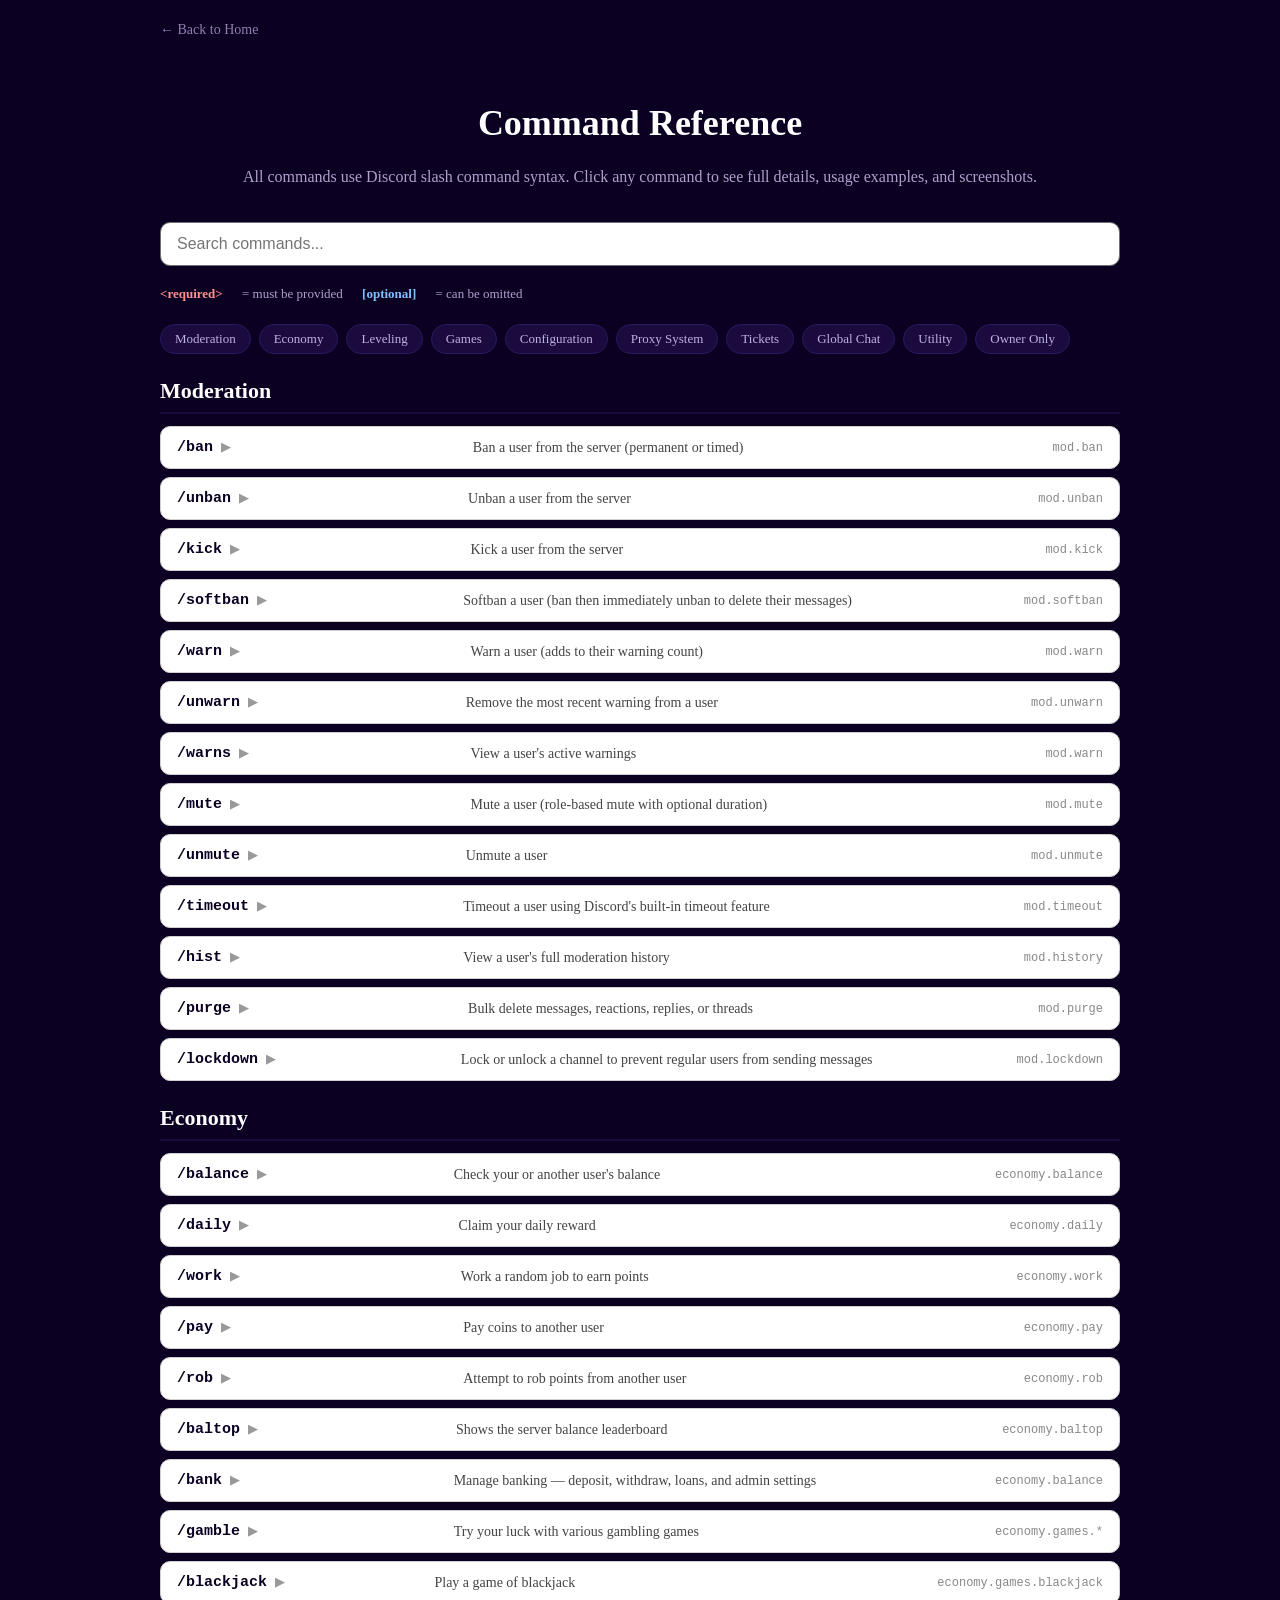
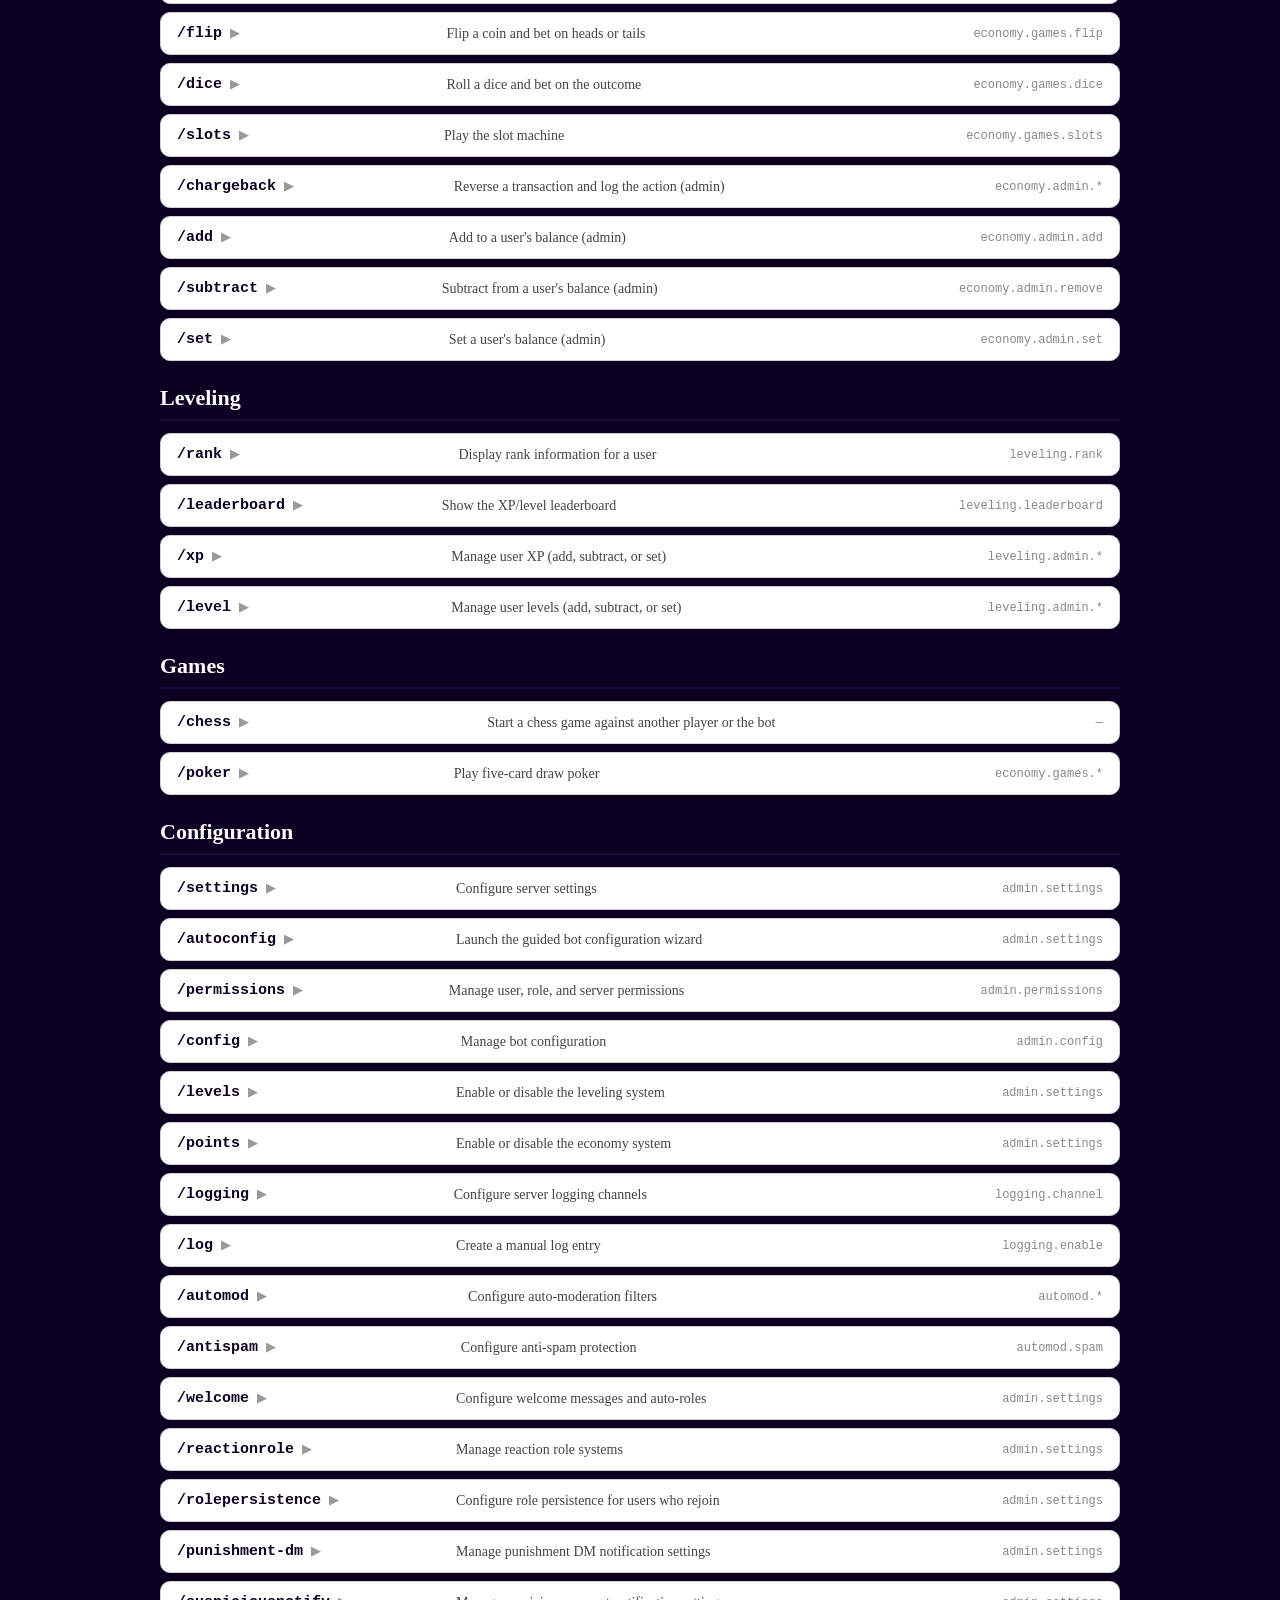
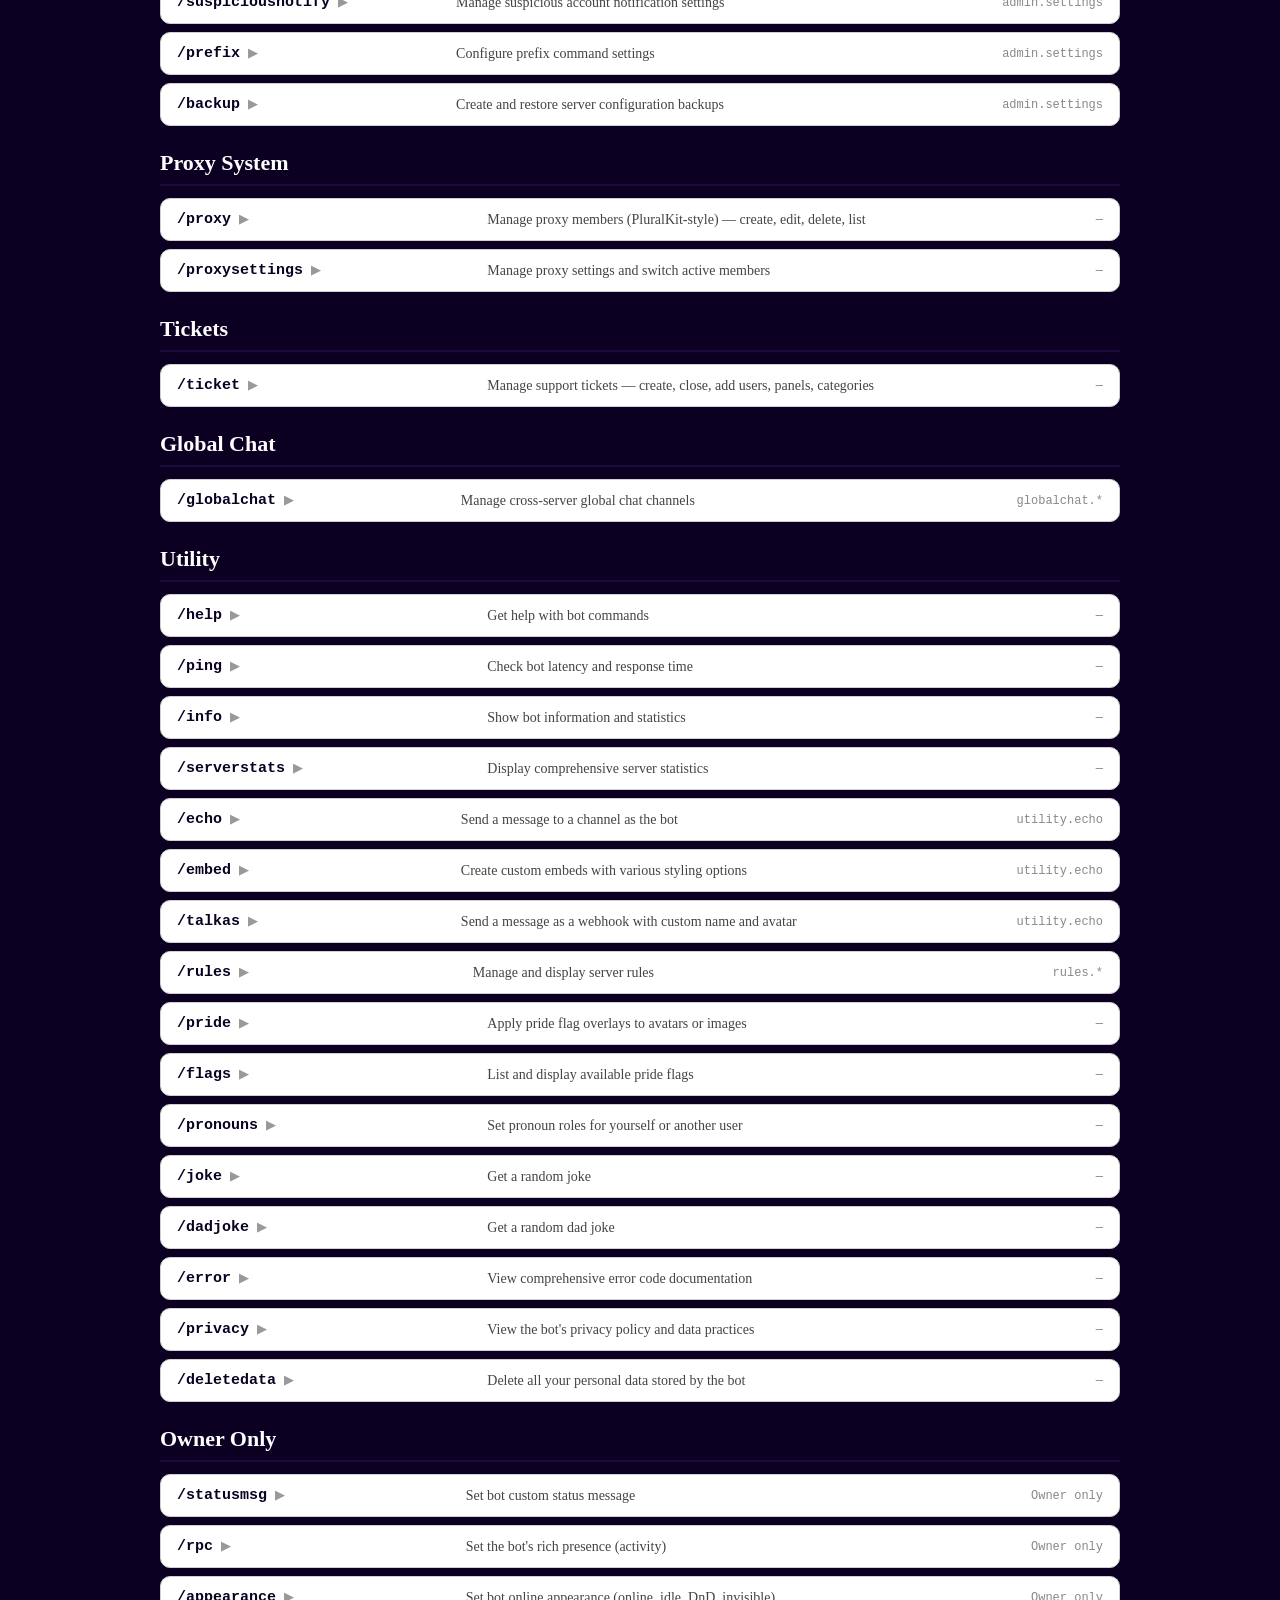
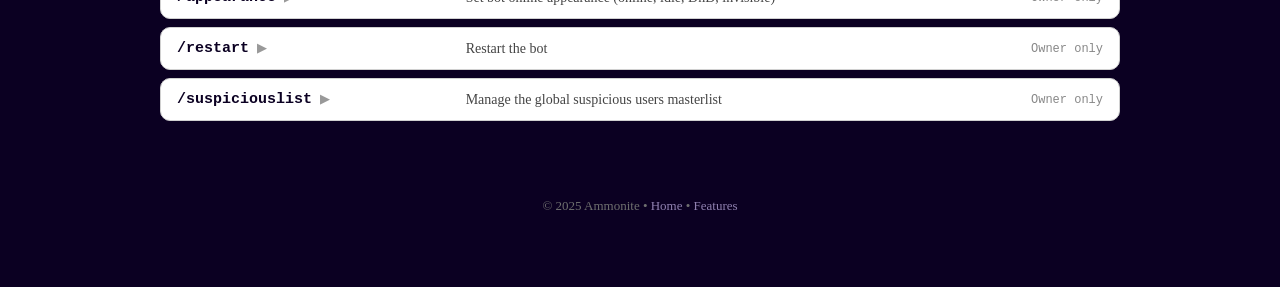
==== site/commands.html @ 2026deb2 "updated site" ====
<!DOCTYPE html>
<html lang="en">
<head>
    <meta charset="UTF-8">
    <meta name="viewport" content="width=device-width, initial-scale=1.0">
    <title>Commands — Ammonite</title>
    <link rel="stylesheet" href="common.css">
    <style>
        .page-header {
            text-align: center;
            padding: 40px 20px 20px;
            animation: fadeIn 0.4s ease;
        }
        .page-header h1 { color: #ffffff; font-size: 36px; }
        .page-header p { color: #b0a0cc; font-size: 16px; }
        .back { padding: 0 20px; max-width: 960px; margin: 0 auto; }
        .back a { display: inline; color: #9080b0; font-size: 14px; }

        .category-section {
            max-width: 960px;
            margin: 24px auto;
            padding: 0 20px;
            animation: fadeIn 0.4s ease;
        }
        .category-title {
            color: #ffffff;
            font-size: 22px;
            text-align: left;
            margin-bottom: 12px;
            padding-bottom: 8px;
            border-bottom: 2px solid #1a0a3e;
        }

        /* Command row */
        .cmd-row {
            background: #ffffff;
            border: 1px solid #d0d0d0;
            border-radius: 10px;
            margin-bottom: 8px;
            overflow: hidden;
            transition: box-shadow 0.2s ease;
        }
        .cmd-row:hover {
            box-shadow: 0 2px 12px rgba(11, 0, 34, 0.1);
        }
        .cmd-summary {
            display: grid;
            grid-template-columns: minmax(200px, 1fr) 2fr auto;
            align-items: center;
            padding: 12px 16px;
            cursor: pointer;
            gap: 12px;
            user-select: none;
        }
        .cmd-summary:hover {
            background: #f8f6fc;
        }
        .cmd-name {
            font-family: 'Consolas', 'Courier New', monospace;
            font-weight: bold;
            color: #0b0022;
            font-size: 15px;
        }
        .cmd-desc {
            color: #444;
            font-size: 14px;
        }
        .cmd-perm {
            font-size: 12px;
            color: #888;
            font-family: monospace;
            text-align: right;
            white-space: nowrap;
        }
        .cmd-expand-icon {
            display: inline-block;
            transition: transform 0.2s ease;
            color: #999;
            font-size: 12px;
            margin-left: 8px;
        }
        .cmd-row.open .cmd-expand-icon {
            transform: rotate(90deg);
        }

        /* Expandable detail panel */
        .cmd-detail {
            display: none;
            padding: 0 20px 20px 20px;
            border-top: 1px solid #e8e4f0;
            background: #faf8ff;
            animation: fadeIn 0.2s ease;
        }
        .cmd-row.open .cmd-detail {
            display: block;
        }
        .cmd-detail h4 {
            font-size: 14px;
            color: #0b0022;
            margin: 16px 0 6px;
            text-transform: uppercase;
            letter-spacing: 0.5px;
        }
        .cmd-detail p, .cmd-detail li {
            font-size: 14px;
            color: #333;
            line-height: 1.6;
        }
        .cmd-detail ul {
            margin: 4px 0;
            padding-left: 20px;
        }
        .cmd-detail code {
            background: #eee8f5;
            padding: 2px 7px;
            border-radius: 4px;
            font-size: 13px;
            font-family: 'Consolas', 'Courier New', monospace;
        }
        .syntax-block {
            background: #0b0022;
            color: #c0b0e0;
            padding: 12px 16px;
            border-radius: 8px;
            font-family: 'Consolas', 'Courier New', monospace;
            font-size: 14px;
            margin: 8px 0;
            overflow-x: auto;
        }
        .syntax-block .required { color: #ff9090; }
        .syntax-block .optional { color: #80c0ff; }
        .example-block {
            background: #f0ecfa;
            border-left: 4px solid #0b0022;
            padding: 10px 14px;
            border-radius: 0 8px 8px 0;
            margin: 6px 0;
            font-size: 14px;
        }
        .example-block code {
            background: transparent;
            padding: 0;
            color: #0b0022;
            font-weight: bold;
        }
        .param-table {
            width: 100%;
            border-collapse: collapse;
            margin: 8px 0;
        }
        .param-table th {
            background: #0b0022;
            color: #fff;
            text-align: left;
            padding: 8px 12px;
            font-size: 13px;
        }
        .param-table td {
            padding: 7px 12px;
            border-bottom: 1px solid #e8e4f0;
            font-size: 13px;
            vertical-align: top;
        }
        .param-table tr:last-child td { border-bottom: none; }
        .param-required {
            color: #cc0000;
            font-weight: bold;
            font-size: 11px;
        }
        .param-optional {
            color: #4488cc;
            font-size: 11px;
        }
        .cmd-screenshot {
            margin: 12px 0;
            border-radius: 8px;
            border: 1px solid #d0d0d0;
            max-width: 100%;
            box-shadow: 0 2px 8px rgba(0,0,0,0.1);
        }
        .screenshot-caption {
            font-size: 12px;
            color: #888;
            margin-top: 4px;
            font-style: italic;
        }
        .note-box {
            background: #fff8e8;
            border-left: 4px solid #e8a820;
            padding: 10px 14px;
            border-radius: 0 8px 8px 0;
            margin: 8px 0;
            font-size: 13px;
            color: #6a5000;
        }

        /* Search */
        .search-box {
            max-width: 960px;
            margin: 0 auto 20px;
            padding: 0 20px;
        }
        .search-box input {
            width: 100%;
            padding: 12px 16px;
            font-size: 16px;
            border: 1px solid #6f6f6f;
            border-radius: 10px;
            font-family: Calibri, sans-serif;
            box-sizing: border-box;
        }
        .search-box input:focus {
            outline: none;
            border-color: #0b0022;
            box-shadow: 0 0 0 3px rgba(11, 0, 34, 0.1);
        }

        /* Legend */
        .legend {
            max-width: 960px;
            margin: 0 auto 12px;
            padding: 0 20px;
            font-size: 13px;
            color: #b0a0cc;
        }
        .legend span { margin-right: 16px; }
        .legend .req-dot { color: #ff9090; font-weight: bold; }
        .legend .opt-dot { color: #80c0ff; font-weight: bold; }

        /* Category jump nav */
        .cat-nav {
            max-width: 960px;
            margin: 0 auto 20px;
            padding: 0 20px;
            display: flex;
            flex-wrap: wrap;
            gap: 8px;
        }
        .cat-nav a {
            display: inline-block;
            background: #1a0a3e;
            color: #c0b0e0;
            padding: 6px 14px;
            border-radius: 20px;
            font-size: 13px;
            border: 1px solid #2a1a5e;
            transition: all 0.2s ease;
        }
        .cat-nav a:hover {
            background: #0b0022;
            color: #fff;
            transform: translateY(-1px);
        }

        .no-results {
            text-align: center;
            color: #888;
            padding: 40px 20px;
            display: none;
            font-size: 16px;
        }

        .footer {
            text-align: center;
            padding: 40px 20px;
            color: #6f6f6f;
            font-size: 13px;
        }
        .footer a { display: inline; color: #9080b0; font-size: 13px; }

        @media (max-width: 700px) {
            .cmd-summary {
                grid-template-columns: 1fr;
                gap: 4px;
            }
            .cmd-perm { text-align: left; }
        }
    </style>
</head>
<body>

    <div class="back">
        <a href="index.html">&larr; Back to Home</a>
    </div>

    <div class="page-header">
        <h1>Command Reference</h1>
        <p>All commands use Discord slash command syntax. Click any command to see full details, usage examples, and screenshots.</p>
    </div>

    <div class="search-box">
        <input type="text" id="cmdSearch" placeholder="Search commands..." oninput="filterCommands()">
    </div>

    <div class="legend">
        <span><span class="req-dot">&lt;required&gt;</span> = must be provided</span>
        <span><span class="opt-dot">[optional]</span> = can be omitted</span>
    </div>

    <div class="cat-nav">
        <a href="#cat-moderation">Moderation</a>
        <a href="#cat-economy">Economy</a>
        <a href="#cat-leveling">Leveling</a>
        <a href="#cat-games">Games</a>
        <a href="#cat-configuration">Configuration</a>
        <a href="#cat-proxy">Proxy System</a>
        <a href="#cat-tickets">Tickets</a>
        <a href="#cat-globalchat">Global Chat</a>
        <a href="#cat-utility">Utility</a>
        <a href="#cat-owner">Owner Only</a>
    </div>

    <div id="no-results" class="no-results">No commands found matching your search.</div>

    <!-- ============================================================ -->
    <!-- MODERATION -->
    <!-- ============================================================ -->
    <div class="category-section" id="cat-moderation" data-category="moderation">
        <h2 class="category-title">Moderation</h2>

        <!-- /ban -->
        <div class="cmd-row" data-cmd="ban">
            <div class="cmd-summary" onclick="toggleCmd(this)">
                <span class="cmd-name">/ban<span class="cmd-expand-icon">&#9654;</span></span>
                <span class="cmd-desc">Ban a user from the server (permanent or timed)</span>
                <span class="cmd-perm">mod.ban</span>
            </div>
            <div class="cmd-detail">
                <h4>Syntax</h4>
                <div class="syntax-block">/ban <span class="required">&lt;user&gt;</span> <span class="optional">[duration]</span> <span class="optional">[reason]</span></div>
                <h4>Parameters</h4>
                <table class="param-table">
                    <tr><th>Name</th><th>Type</th><th>Required</th><th>Description</th></tr>
                    <tr><td><code>user</code></td><td>User</td><td><span class="param-required">Yes</span></td><td>The user to ban</td></tr>
                    <tr><td><code>duration</code></td><td>String</td><td><span class="param-optional">No</span></td><td>Duration of the ban. Omit for permanent. Formats: <code>1d</code>, <code>2h</code>, <code>30m</code>, <code>1w</code>, <code>12h30m</code></td></tr>
                    <tr><td><code>reason</code></td><td>String</td><td><span class="param-optional">No</span></td><td>Reason for the ban (logged in mod history). Defaults to "No reason provided"</td></tr>
                </table>
                <h4>Examples</h4>
                <div class="example-block"><code>/ban @John 7d Repeated rule violations</code> — Bans John for 7 days</div>
                <div class="example-block"><code>/ban @Spammer</code> — Permanently bans a user with no reason</div>
                <div class="example-block"><code>/ban @User 2h30m Cooling off</code> — Bans for 2 hours and 30 minutes</div>
                <h4>Details</h4>
                <ul>
                    <li>Deletes the user's messages from the last 7 days when banning.</li>
                    <li>If a duration is specified, the bot will automatically unban the user after the time expires.</li>
                    <li>A DM notification is sent to the user (if <code>/punishment-dm</code> is enabled), including the reason, duration, and an appeal button.</li>
                    <li>The action is logged to the mod history, accessible via <code>/hist</code>.</li>
                    <li>Role hierarchy is enforced — you can only ban users with roles below yours.</li>
                </ul>
                <h4>Screenshot</h4>
                <img src="assets/ban-example.png" alt="Ban command example" class="cmd-screenshot">
                <p class="screenshot-caption">Example of the /ban command in action</p>
            </div>
        </div>

        <!-- /unban -->
        <div class="cmd-row" data-cmd="unban">
            <div class="cmd-summary" onclick="toggleCmd(this)">
                <span class="cmd-name">/unban<span class="cmd-expand-icon">&#9654;</span></span>
                <span class="cmd-desc">Unban a user from the server</span>
                <span class="cmd-perm">mod.unban</span>
            </div>
            <div class="cmd-detail">
                <h4>Syntax</h4>
                <div class="syntax-block">/unban <span class="required">&lt;user&gt;</span> <span class="optional">[reason]</span></div>
                <h4>Parameters</h4>
                <table class="param-table">
                    <tr><th>Name</th><th>Type</th><th>Required</th><th>Description</th></tr>
                    <tr><td><code>user</code></td><td>User</td><td><span class="param-required">Yes</span></td><td>The user to unban</td></tr>
                    <tr><td><code>reason</code></td><td>String</td><td><span class="param-optional">No</span></td><td>Reason for unbanning</td></tr>
                </table>
                <h4>Examples</h4>
                <div class="example-block"><code>/unban @John Appeal approved</code></div>
                <h4>Details</h4>
                <ul>
                    <li>Removes the user from the server's ban list, allowing them to rejoin.</li>
                    <li>The action is logged in moderation history.</li>
                </ul>
                <h4>Screenshot</h4>
                <img src="assets/unban-example.png" alt="Unban command example" class="cmd-screenshot">
                <p class="screenshot-caption">Example of the /unban command</p>
            </div>
        </div>

        <!-- /kick -->
        <div class="cmd-row" data-cmd="kick">
            <div class="cmd-summary" onclick="toggleCmd(this)">
                <span class="cmd-name">/kick<span class="cmd-expand-icon">&#9654;</span></span>
                <span class="cmd-desc">Kick a user from the server</span>
                <span class="cmd-perm">mod.kick</span>
            </div>
            <div class="cmd-detail">
                <h4>Syntax</h4>
                <div class="syntax-block">/kick <span class="required">&lt;user&gt;</span> <span class="optional">[reason]</span></div>
                <h4>Parameters</h4>
                <table class="param-table">
                    <tr><th>Name</th><th>Type</th><th>Required</th><th>Description</th></tr>
                    <tr><td><code>user</code></td><td>User</td><td><span class="param-required">Yes</span></td><td>The user to kick</td></tr>
                    <tr><td><code>reason</code></td><td>String</td><td><span class="param-optional">No</span></td><td>Reason for the kick. Defaults to "No reason provided"</td></tr>
                </table>
                <h4>Examples</h4>
                <div class="example-block"><code>/kick @John Breaking server rules</code></div>
                <h4>Details</h4>
                <ul>
                    <li>The user is removed from the server but can rejoin with a new invite link.</li>
                    <li>A DM notification is sent to the user if punishment DMs are enabled.</li>
                    <li>Role hierarchy is enforced.</li>
                    <li>Logged in moderation history and AutoLog channel.</li>
                </ul>
                <h4>Screenshot</h4>
                <img src="assets/kick-example.png" alt="Kick command example" class="cmd-screenshot">
                <p class="screenshot-caption">Example of the /kick command</p>
            </div>
        </div>

        <!-- /softban -->
        <div class="cmd-row" data-cmd="softban">
            <div class="cmd-summary" onclick="toggleCmd(this)">
                <span class="cmd-name">/softban<span class="cmd-expand-icon">&#9654;</span></span>
                <span class="cmd-desc">Softban a user (ban then immediately unban to delete their messages)</span>
                <span class="cmd-perm">mod.softban</span>
            </div>
            <div class="cmd-detail">
                <h4>Syntax</h4>
                <div class="syntax-block">/softban <span class="required">&lt;user&gt;</span> <span class="optional">[reason]</span></div>
                <h4>Parameters</h4>
                <table class="param-table">
                    <tr><th>Name</th><th>Type</th><th>Required</th><th>Description</th></tr>
                    <tr><td><code>user</code></td><td>User</td><td><span class="param-required">Yes</span></td><td>The user to softban</td></tr>
                    <tr><td><code>reason</code></td><td>String</td><td><span class="param-optional">No</span></td><td>Reason for the softban</td></tr>
                </table>
                <h4>Examples</h4>
                <div class="example-block"><code>/softban @Spammer Cleaning up spam messages</code></div>
                <h4>Details</h4>
                <ul>
                    <li>Bans the user (deleting their last 7 days of messages) and immediately unbans them.</li>
                    <li>Effectively a "kick + message purge" — the user is removed and can rejoin, but their messages are cleaned up.</li>
                    <li>Useful for dealing with spam raids or nuking a user's message history.</li>
                </ul>
                <h4>Screenshot</h4>
                <img src="assets/softban-example.png" alt="Softban command example" class="cmd-screenshot">
                <p class="screenshot-caption">Example of the /softban command</p>
            </div>
        </div>

        <!-- /warn -->
        <div class="cmd-row" data-cmd="warn">
            <div class="cmd-summary" onclick="toggleCmd(this)">
                <span class="cmd-name">/warn<span class="cmd-expand-icon">&#9654;</span></span>
                <span class="cmd-desc">Warn a user (adds to their warning count)</span>
                <span class="cmd-perm">mod.warn</span>
            </div>
            <div class="cmd-detail">
                <h4>Syntax</h4>
                <div class="syntax-block">/warn <span class="required">&lt;user&gt;</span> <span class="optional">[reason]</span></div>
                <h4>Parameters</h4>
                <table class="param-table">
                    <tr><th>Name</th><th>Type</th><th>Required</th><th>Description</th></tr>
                    <tr><td><code>user</code></td><td>User</td><td><span class="param-required">Yes</span></td><td>The user to warn</td></tr>
                    <tr><td><code>reason</code></td><td>String</td><td><span class="param-optional">No</span></td><td>Reason for the warning. Defaults to "No reason provided"</td></tr>
                </table>
                <h4>Examples</h4>
                <div class="example-block"><code>/warn @John Please follow the rules</code></div>
                <div class="example-block"><code>/warn @User Spamming in chat</code></div>
                <h4>Details</h4>
                <ul>
                    <li>Adds a warning to the user's record. The total warning count is displayed in the response.</li>
                    <li>Warnings are stored per-server and can be viewed with <code>/warns</code>.</li>
                    <li>A DM notification is sent to the warned user if punishment DMs are enabled.</li>
                    <li>Cannot warn bots. Role hierarchy is enforced.</li>
                </ul>
                <h4>Screenshot</h4>
                <img src="assets/warn-example.png" alt="Warn command example" class="cmd-screenshot">
                <p class="screenshot-caption">Example of the /warn command</p>
            </div>
        </div>

        <!-- /unwarn -->
        <div class="cmd-row" data-cmd="unwarn">
            <div class="cmd-summary" onclick="toggleCmd(this)">
                <span class="cmd-name">/unwarn<span class="cmd-expand-icon">&#9654;</span></span>
                <span class="cmd-desc">Remove the most recent warning from a user</span>
                <span class="cmd-perm">mod.unwarn</span>
            </div>
            <div class="cmd-detail">
                <h4>Syntax</h4>
                <div class="syntax-block">/unwarn <span class="required">&lt;user&gt;</span> <span class="optional">[reason]</span></div>
                <h4>Parameters</h4>
                <table class="param-table">
                    <tr><th>Name</th><th>Type</th><th>Required</th><th>Description</th></tr>
                    <tr><td><code>user</code></td><td>User</td><td><span class="param-required">Yes</span></td><td>The user to remove a warning from</td></tr>
                    <tr><td><code>reason</code></td><td>String</td><td><span class="param-optional">No</span></td><td>Reason for removing the warning</td></tr>
                </table>
                <h4>Examples</h4>
                <div class="example-block"><code>/unwarn @John Warning was unjustified</code></div>
                <h4>Details</h4>
                <ul>
                    <li>Removes the <strong>most recent</strong> warning from the user's record.</li>
                    <li>Shows the removed warning's original reason and remaining warning count.</li>
                    <li>Logged to moderation history and AutoLog channel.</li>
                </ul>
                <h4>Screenshot</h4>
                <img src="assets/unwarn-example.png" alt="Unwarn command example" class="cmd-screenshot">
                <p class="screenshot-caption">Example of the /unwarn command</p>
            </div>
        </div>

        <!-- /warns -->
        <div class="cmd-row" data-cmd="warns">
            <div class="cmd-summary" onclick="toggleCmd(this)">
                <span class="cmd-name">/warns<span class="cmd-expand-icon">&#9654;</span></span>
                <span class="cmd-desc">View a user's active warnings</span>
                <span class="cmd-perm">mod.warn</span>
            </div>
            <div class="cmd-detail">
                <h4>Syntax</h4>
                <div class="syntax-block">/warns <span class="optional">[user]</span></div>
                <h4>Parameters</h4>
                <table class="param-table">
                    <tr><th>Name</th><th>Type</th><th>Required</th><th>Description</th></tr>
                    <tr><td><code>user</code></td><td>User</td><td><span class="param-optional">No</span></td><td>User to check warnings for. Defaults to yourself</td></tr>
                </table>
                <h4>Examples</h4>
                <div class="example-block"><code>/warns @John</code> — View John's warnings</div>
                <div class="example-block"><code>/warns</code> — View your own warnings</div>
                <h4>Details</h4>
                <ul>
                    <li>Displays each warning with the reason, moderator who issued it, and timestamp.</li>
                    <li>Shows total warning count.</li>
                </ul>
                <h4>Screenshot</h4>
                <img src="assets/warns-example.png" alt="Warns command example" class="cmd-screenshot">
                <p class="screenshot-caption">Example of the /warns command output</p>
            </div>
        </div>

        <!-- /mute -->
        <div class="cmd-row" data-cmd="mute">
            <div class="cmd-summary" onclick="toggleCmd(this)">
                <span class="cmd-name">/mute<span class="cmd-expand-icon">&#9654;</span></span>
                <span class="cmd-desc">Mute a user (role-based mute with optional duration)</span>
                <span class="cmd-perm">mod.mute</span>
            </div>
            <div class="cmd-detail">
                <h4>Syntax</h4>
                <div class="syntax-block">/mute <span class="required">&lt;user&gt;</span> <span class="optional">[duration]</span> <span class="optional">[reason]</span></div>
                <h4>Parameters</h4>
                <table class="param-table">
                    <tr><th>Name</th><th>Type</th><th>Required</th><th>Description</th></tr>
                    <tr><td><code>user</code></td><td>User</td><td><span class="param-required">Yes</span></td><td>The user to mute</td></tr>
                    <tr><td><code>duration</code></td><td>String</td><td><span class="param-optional">No</span></td><td>Duration of mute (e.g., <code>1h</code>, <code>30m</code>, <code>2d</code>). Omit for permanent</td></tr>
                    <tr><td><code>reason</code></td><td>String</td><td><span class="param-optional">No</span></td><td>Reason for the mute</td></tr>
                </table>
                <h4>Examples</h4>
                <div class="example-block"><code>/mute @John 1h Inappropriate language</code></div>
                <div class="example-block"><code>/mute @User 30m</code> — 30 minute mute with no reason</div>
                <h4>Details</h4>
                <ul>
                    <li>Applies a mute role that removes speaking permissions.</li>
                    <li>Timed mutes are automatically reversed when the duration expires.</li>
                    <li>DM notification sent if punishment DMs are configured.</li>
                </ul>
            </div>
        </div>

        <!-- /unmute -->
        <div class="cmd-row" data-cmd="unmute">
            <div class="cmd-summary" onclick="toggleCmd(this)">
                <span class="cmd-name">/unmute<span class="cmd-expand-icon">&#9654;</span></span>
                <span class="cmd-desc">Unmute a user</span>
                <span class="cmd-perm">mod.unmute</span>
            </div>
            <div class="cmd-detail">
                <h4>Syntax</h4>
                <div class="syntax-block">/unmute <span class="required">&lt;user&gt;</span> <span class="optional">[reason]</span></div>
                <h4>Parameters</h4>
                <table class="param-table">
                    <tr><th>Name</th><th>Type</th><th>Required</th><th>Description</th></tr>
                    <tr><td><code>user</code></td><td>User</td><td><span class="param-required">Yes</span></td><td>The user to unmute</td></tr>
                    <tr><td><code>reason</code></td><td>String</td><td><span class="param-optional">No</span></td><td>Reason for unmuting</td></tr>
                </table>
                <h4>Examples</h4>
                <div class="example-block"><code>/unmute @John Served their time</code></div>
            </div>
        </div>

        <!-- /timeout -->
        <div class="cmd-row" data-cmd="timeout">
            <div class="cmd-summary" onclick="toggleCmd(this)">
                <span class="cmd-name">/timeout<span class="cmd-expand-icon">&#9654;</span></span>
                <span class="cmd-desc">Timeout a user using Discord's built-in timeout feature</span>
                <span class="cmd-perm">mod.timeout</span>
            </div>
            <div class="cmd-detail">
                <h4>Syntax</h4>
                <div class="syntax-block">/timeout <span class="required">&lt;user&gt;</span> <span class="required">&lt;duration&gt;</span> <span class="optional">[reason]</span></div>
                <h4>Parameters</h4>
                <table class="param-table">
                    <tr><th>Name</th><th>Type</th><th>Required</th><th>Description</th></tr>
                    <tr><td><code>user</code></td><td>User</td><td><span class="param-required">Yes</span></td><td>The user to timeout</td></tr>
                    <tr><td><code>duration</code></td><td>String</td><td><span class="param-required">Yes</span></td><td>Duration (e.g., <code>1h</code>, <code>30m</code>, <code>1d</code>). Max 28 days</td></tr>
                    <tr><td><code>reason</code></td><td>String</td><td><span class="param-optional">No</span></td><td>Reason for the timeout</td></tr>
                </table>
                <h4>Examples</h4>
                <div class="example-block"><code>/timeout @John 1h Needs to cool down</code></div>
                <h4>Details</h4>
                <ul>
                    <li>Uses Discord's native timeout feature — the user cannot send messages, react, or join voice channels for the duration.</li>
                    <li>Requires the bot to have the <strong>Moderate Members</strong> permission.</li>
                    <li>Maximum duration is 28 days (Discord limitation).</li>
                </ul>
                <h4>Screenshot</h4>
                <img src="assets/timeout-example.png" alt="Timeout command example" class="cmd-screenshot">
                <p class="screenshot-caption">Example of the /timeout command</p>
            </div>
        </div>

        <!-- /hist -->
        <div class="cmd-row" data-cmd="hist">
            <div class="cmd-summary" onclick="toggleCmd(this)">
                <span class="cmd-name">/hist<span class="cmd-expand-icon">&#9654;</span></span>
                <span class="cmd-desc">View a user's full moderation history</span>
                <span class="cmd-perm">mod.history</span>
            </div>
            <div class="cmd-detail">
                <h4>Syntax</h4>
                <div class="syntax-block">/hist <span class="required">&lt;user&gt;</span></div>
                <h4>Parameters</h4>
                <table class="param-table">
                    <tr><th>Name</th><th>Type</th><th>Required</th><th>Description</th></tr>
                    <tr><td><code>user</code></td><td>User</td><td><span class="param-required">Yes</span></td><td>The user to view history for</td></tr>
                </table>
                <h4>Examples</h4>
                <div class="example-block"><code>/hist @John</code> — View John's moderation history</div>
                <h4>Details</h4>
                <ul>
                    <li>Shows the last 20 moderation actions for the user (bans, kicks, warns, mutes, etc.).</li>
                    <li>Each entry includes the action type, reason, moderator, and timestamp.</li>
                    <li>Useful for reviewing a user's track record before taking further action.</li>
                </ul>
                <h4>Screenshot</h4>
                <img src="assets/hist-example.png" alt="Hist command example" class="cmd-screenshot">
                <p class="screenshot-caption">Example of the /hist command output</p>
            </div>
        </div>

        <!-- /purge -->
        <div class="cmd-row" data-cmd="purge">
            <div class="cmd-summary" onclick="toggleCmd(this)">
                <span class="cmd-name">/purge<span class="cmd-expand-icon">&#9654;</span></span>
                <span class="cmd-desc">Bulk delete messages, reactions, replies, or threads</span>
                <span class="cmd-perm">mod.purge</span>
            </div>
            <div class="cmd-detail">
                <h4>Syntax</h4>
                <div class="syntax-block">/purge <span class="required">&lt;type&gt;</span></div>
                <h4>Parameters</h4>
                <table class="param-table">
                    <tr><th>Name</th><th>Type</th><th>Required</th><th>Description</th></tr>
                    <tr><td><code>type</code></td><td>Choice</td><td><span class="param-required">Yes</span></td><td>What to purge: <code>messages</code>, <code>reactions</code>, <code>replies</code>, or <code>threads</code></td></tr>
                </table>
                <h4>Examples</h4>
                <div class="example-block"><code>/purge messages</code> — Bulk delete recent messages</div>
                <div class="example-block"><code>/purge reactions</code> — Clear all reactions from recent messages</div>
                <h4>Details</h4>
                <ul>
                    <li>Requires <strong>Manage Messages</strong> and <strong>Read Message History</strong> bot permissions.</li>
                    <li>Messages older than 14 days cannot be bulk-deleted (Discord limitation).</li>
                </ul>
            </div>
        </div>

        <!-- /lockdown -->
        <div class="cmd-row" data-cmd="lockdown">
            <div class="cmd-summary" onclick="toggleCmd(this)">
                <span class="cmd-name">/lockdown<span class="cmd-expand-icon">&#9654;</span></span>
                <span class="cmd-desc">Lock or unlock a channel to prevent regular users from sending messages</span>
                <span class="cmd-perm">mod.lockdown</span>
            </div>
            <div class="cmd-detail">
                <h4>Syntax</h4>
                <div class="syntax-block">/lockdown <span class="optional">[channel]</span></div>
                <h4>Parameters</h4>
                <table class="param-table">
                    <tr><th>Name</th><th>Type</th><th>Required</th><th>Description</th></tr>
                    <tr><td><code>channel</code></td><td>Channel</td><td><span class="param-optional">No</span></td><td>Channel to lock/unlock. Defaults to the current channel</td></tr>
                </table>
                <h4>Examples</h4>
                <div class="example-block"><code>/lockdown</code> — Toggle lockdown on the current channel</div>
                <div class="example-block"><code>/lockdown #general</code> — Lock/unlock a specific channel</div>
                <h4>Details</h4>
                <ul>
                    <li>Toggles the channel's permission override for <code>@everyone</code> to deny sending messages.</li>
                    <li>Running the command again unlocks the channel.</li>
                </ul>
            </div>
        </div>
    </div>

    <!-- ============================================================ -->
    <!-- ECONOMY -->
    <!-- ============================================================ -->
    <div class="category-section" id="cat-economy" data-category="economy">
        <h2 class="category-title">Economy</h2>

        <div class="cmd-row" data-cmd="balance">
            <div class="cmd-summary" onclick="toggleCmd(this)">
                <span class="cmd-name">/balance<span class="cmd-expand-icon">&#9654;</span></span>
                <span class="cmd-desc">Check your or another user's balance</span>
                <span class="cmd-perm">economy.balance</span>
            </div>
            <div class="cmd-detail">
                <h4>Syntax</h4>
                <div class="syntax-block">/balance <span class="optional">[user]</span></div>
                <h4>Parameters</h4>
                <table class="param-table">
                    <tr><th>Name</th><th>Type</th><th>Required</th><th>Description</th></tr>
                    <tr><td><code>user</code></td><td>User</td><td><span class="param-optional">No</span></td><td>User to check. Defaults to yourself</td></tr>
                </table>
                <h4>Examples</h4>
                <div class="example-block"><code>/balance</code> — Check your own balance</div>
                <div class="example-block"><code>/balance @John</code> — Check John's balance</div>
            </div>
        </div>

        <div class="cmd-row" data-cmd="daily">
            <div class="cmd-summary" onclick="toggleCmd(this)">
                <span class="cmd-name">/daily<span class="cmd-expand-icon">&#9654;</span></span>
                <span class="cmd-desc">Claim your daily reward</span>
                <span class="cmd-perm">economy.daily</span>
            </div>
            <div class="cmd-detail">
                <h4>Syntax</h4>
                <div class="syntax-block">/daily</div>
                <h4>Details</h4>
                <ul>
                    <li>Awards the server's configured daily reward amount.</li>
                    <li>Can only be claimed once every 24 hours.</li>
                    <li>The daily reward amount is configurable via <code>/settings</code>.</li>
                </ul>
            </div>
        </div>

        <div class="cmd-row" data-cmd="work">
            <div class="cmd-summary" onclick="toggleCmd(this)">
                <span class="cmd-name">/work<span class="cmd-expand-icon">&#9654;</span></span>
                <span class="cmd-desc">Work a random job to earn points</span>
                <span class="cmd-perm">economy.work</span>
            </div>
            <div class="cmd-detail">
                <h4>Syntax</h4>
                <div class="syntax-block">/work</div>
                <h4>Details</h4>
                <ul>
                    <li>Generates a random job scenario and reward.</li>
                    <li>Has a cooldown between uses.</li>
                </ul>
            </div>
        </div>

        <div class="cmd-row" data-cmd="pay">
            <div class="cmd-summary" onclick="toggleCmd(this)">
                <span class="cmd-name">/pay<span class="cmd-expand-icon">&#9654;</span></span>
                <span class="cmd-desc">Pay coins to another user</span>
                <span class="cmd-perm">economy.pay</span>
            </div>
            <div class="cmd-detail">
                <h4>Syntax</h4>
                <div class="syntax-block">/pay <span class="required">&lt;user&gt;</span> <span class="required">&lt;amount&gt;</span></div>
                <h4>Parameters</h4>
                <table class="param-table">
                    <tr><th>Name</th><th>Type</th><th>Required</th><th>Description</th></tr>
                    <tr><td><code>user</code></td><td>User</td><td><span class="param-required">Yes</span></td><td>User to pay</td></tr>
                    <tr><td><code>amount</code></td><td>Integer</td><td><span class="param-required">Yes</span></td><td>Amount of coins to transfer</td></tr>
                </table>
                <h4>Examples</h4>
                <div class="example-block"><code>/pay @John 500</code> — Transfer 500 coins to John</div>
            </div>
        </div>

        <div class="cmd-row" data-cmd="rob">
            <div class="cmd-summary" onclick="toggleCmd(this)">
                <span class="cmd-name">/rob<span class="cmd-expand-icon">&#9654;</span></span>
                <span class="cmd-desc">Attempt to rob points from another user</span>
                <span class="cmd-perm">economy.rob</span>
            </div>
            <div class="cmd-detail">
                <h4>Syntax</h4>
                <div class="syntax-block">/rob <span class="required">&lt;user&gt;</span></div>
                <h4>Details</h4>
                <ul>
                    <li>Has a chance to succeed or fail. If you fail, you lose coins.</li>
                    <li>You can only rob coins from a user's <strong>wallet</strong> — bank balance is protected.</li>
                </ul>
            </div>
        </div>

        <div class="cmd-row" data-cmd="baltop">
            <div class="cmd-summary" onclick="toggleCmd(this)">
                <span class="cmd-name">/baltop<span class="cmd-expand-icon">&#9654;</span></span>
                <span class="cmd-desc">Shows the server balance leaderboard</span>
                <span class="cmd-perm">economy.baltop</span>
            </div>
            <div class="cmd-detail">
                <h4>Syntax</h4>
                <div class="syntax-block">/baltop</div>
                <h4>Details</h4>
                <ul><li>Displays a leaderboard of the richest users in the server.</li></ul>
            </div>
        </div>

        <div class="cmd-row" data-cmd="bank">
            <div class="cmd-summary" onclick="toggleCmd(this)">
                <span class="cmd-name">/bank<span class="cmd-expand-icon">&#9654;</span></span>
                <span class="cmd-desc">Manage banking — deposit, withdraw, loans, and admin settings</span>
                <span class="cmd-perm">economy.balance</span>
            </div>
            <div class="cmd-detail">
                <h4>Syntax</h4>
                <div class="syntax-block">/bank <span class="required">&lt;setting&gt;</span> <span class="optional">[action]</span> <span class="optional">[user]</span> <span class="optional">[amount]</span></div>
                <h4>Examples</h4>
                <div class="example-block"><code>/bank setting:balance</code> — View your bank balance</div>
                <div class="example-block"><code>/bank setting:balance action:add user:@John amount:1000</code> — Admin: add 1000 to John's bank</div>
                <h4>Details</h4>
                <ul>
                    <li>Bank balance is protected from <code>/rob</code>.</li>
                    <li>Admins can configure max loan amounts, interest rates, and auto-collection.</li>
                </ul>
            </div>
        </div>

        <div class="cmd-row" data-cmd="gamble">
            <div class="cmd-summary" onclick="toggleCmd(this)">
                <span class="cmd-name">/gamble<span class="cmd-expand-icon">&#9654;</span></span>
                <span class="cmd-desc">Try your luck with various gambling games</span>
                <span class="cmd-perm">economy.games.*</span>
            </div>
            <div class="cmd-detail">
                <h4>Syntax</h4>
                <div class="syntax-block">/gamble <span class="required">&lt;game&gt;</span> <span class="required">&lt;points&gt;</span></div>
                <h4>Parameters</h4>
                <table class="param-table">
                    <tr><th>Name</th><th>Type</th><th>Required</th><th>Description</th></tr>
                    <tr><td><code>game</code></td><td>Choice</td><td><span class="param-required">Yes</span></td><td>Game to play: <code>blackjack</code>, <code>cointoss</code>, <code>poker</code>, <code>rockpaperscissors</code></td></tr>
                    <tr><td><code>points</code></td><td>Integer</td><td><span class="param-required">Yes</span></td><td>Amount of coins to bet</td></tr>
                </table>
            </div>
        </div>

        <div class="cmd-row" data-cmd="blackjack">
            <div class="cmd-summary" onclick="toggleCmd(this)">
                <span class="cmd-name">/blackjack<span class="cmd-expand-icon">&#9654;</span></span>
                <span class="cmd-desc">Play a game of blackjack</span>
                <span class="cmd-perm">economy.games.blackjack</span>
            </div>
            <div class="cmd-detail">
                <h4>Syntax</h4>
                <div class="syntax-block">/blackjack <span class="required">&lt;bet&gt;</span></div>
                <h4>Details</h4>
                <ul>
                    <li>Full blackjack with Hit, Stand, and Double Down buttons.</li>
                    <li>Interactive button-based interface.</li>
                    <li>Standard blackjack rules and payouts.</li>
                </ul>
            </div>
        </div>

        <div class="cmd-row" data-cmd="flip">
            <div class="cmd-summary" onclick="toggleCmd(this)">
                <span class="cmd-name">/flip<span class="cmd-expand-icon">&#9654;</span></span>
                <span class="cmd-desc">Flip a coin and bet on heads or tails</span>
                <span class="cmd-perm">economy.games.flip</span>
            </div>
            <div class="cmd-detail">
                <h4>Syntax</h4>
                <div class="syntax-block">/flip <span class="required">&lt;bet&gt;</span> <span class="required">&lt;choice&gt;</span></div>
            </div>
        </div>

        <div class="cmd-row" data-cmd="dice">
            <div class="cmd-summary" onclick="toggleCmd(this)">
                <span class="cmd-name">/dice<span class="cmd-expand-icon">&#9654;</span></span>
                <span class="cmd-desc">Roll a dice and bet on the outcome</span>
                <span class="cmd-perm">economy.games.dice</span>
            </div>
            <div class="cmd-detail">
                <h4>Syntax</h4>
                <div class="syntax-block">/dice <span class="required">&lt;bet&gt;</span> <span class="required">&lt;number&gt;</span></div>
            </div>
        </div>

        <div class="cmd-row" data-cmd="slots">
            <div class="cmd-summary" onclick="toggleCmd(this)">
                <span class="cmd-name">/slots<span class="cmd-expand-icon">&#9654;</span></span>
                <span class="cmd-desc">Play the slot machine</span>
                <span class="cmd-perm">economy.games.slots</span>
            </div>
            <div class="cmd-detail">
                <h4>Syntax</h4>
                <div class="syntax-block">/slots <span class="required">&lt;bet&gt;</span></div>
                <h4>Details</h4>
                <ul>
                    <li>Triple match: big multiplier payout (up to 20x for rare symbols).</li>
                    <li>Double match: smaller payout (1x-2x).</li>
                </ul>
            </div>
        </div>

        <div class="cmd-row" data-cmd="chargeback">
            <div class="cmd-summary" onclick="toggleCmd(this)">
                <span class="cmd-name">/chargeback<span class="cmd-expand-icon">&#9654;</span></span>
                <span class="cmd-desc">Reverse a transaction and log the action (admin)</span>
                <span class="cmd-perm">economy.admin.*</span>
            </div>
            <div class="cmd-detail">
                <h4>Syntax</h4>
                <div class="syntax-block">/chargeback <span class="required">&lt;id&gt;</span> <span class="required">&lt;reason&gt;</span></div>
            </div>
        </div>

        <div class="cmd-row" data-cmd="add">
            <div class="cmd-summary" onclick="toggleCmd(this)">
                <span class="cmd-name">/add<span class="cmd-expand-icon">&#9654;</span></span>
                <span class="cmd-desc">Add to a user's balance (admin)</span>
                <span class="cmd-perm">economy.admin.add</span>
            </div>
            <div class="cmd-detail">
                <h4>Syntax</h4>
                <div class="syntax-block">/add <span class="required">&lt;user&gt;</span> <span class="required">&lt;amount&gt;</span></div>
            </div>
        </div>

        <div class="cmd-row" data-cmd="subtract">
            <div class="cmd-summary" onclick="toggleCmd(this)">
                <span class="cmd-name">/subtract<span class="cmd-expand-icon">&#9654;</span></span>
                <span class="cmd-desc">Subtract from a user's balance (admin)</span>
                <span class="cmd-perm">economy.admin.remove</span>
            </div>
            <div class="cmd-detail">
                <h4>Syntax</h4>
                <div class="syntax-block">/subtract <span class="required">&lt;user&gt;</span> <span class="required">&lt;amount&gt;</span></div>
            </div>
        </div>

        <div class="cmd-row" data-cmd="set">
            <div class="cmd-summary" onclick="toggleCmd(this)">
                <span class="cmd-name">/set<span class="cmd-expand-icon">&#9654;</span></span>
                <span class="cmd-desc">Set a user's balance (admin)</span>
                <span class="cmd-perm">economy.admin.set</span>
            </div>
            <div class="cmd-detail">
                <h4>Syntax</h4>
                <div class="syntax-block">/set <span class="required">&lt;user&gt;</span> <span class="required">&lt;amount&gt;</span></div>
            </div>
        </div>
    </div>

    <!-- ============================================================ -->
    <!-- LEVELING -->
    <!-- ============================================================ -->
    <div class="category-section" id="cat-leveling" data-category="leveling">
        <h2 class="category-title">Leveling</h2>

        <div class="cmd-row" data-cmd="rank">
            <div class="cmd-summary" onclick="toggleCmd(this)">
                <span class="cmd-name">/rank<span class="cmd-expand-icon">&#9654;</span></span>
                <span class="cmd-desc">Display rank information for a user</span>
                <span class="cmd-perm">leveling.rank</span>
            </div>
            <div class="cmd-detail">
                <h4>Syntax</h4>
                <div class="syntax-block">/rank <span class="optional">[user]</span></div>
                <h4>Details</h4>
                <ul>
                    <li>Shows level, XP, XP needed for next level, and server rank position.</li>
                </ul>
            </div>
        </div>

        <div class="cmd-row" data-cmd="leaderboard">
            <div class="cmd-summary" onclick="toggleCmd(this)">
                <span class="cmd-name">/leaderboard<span class="cmd-expand-icon">&#9654;</span></span>
                <span class="cmd-desc">Show the XP/level leaderboard</span>
                <span class="cmd-perm">leveling.leaderboard</span>
            </div>
            <div class="cmd-detail">
                <h4>Syntax</h4>
                <div class="syntax-block">/leaderboard</div>
                <h4>Details</h4>
                <ul><li>Displays the top users by XP in the server. Alias: <code>/lb</code></li></ul>
            </div>
        </div>

        <div class="cmd-row" data-cmd="xp">
            <div class="cmd-summary" onclick="toggleCmd(this)">
                <span class="cmd-name">/xp<span class="cmd-expand-icon">&#9654;</span></span>
                <span class="cmd-desc">Manage user XP (add, subtract, or set)</span>
                <span class="cmd-perm">leveling.admin.*</span>
            </div>
            <div class="cmd-detail">
                <h4>Syntax</h4>
                <div class="syntax-block">/xp <span class="required">&lt;action&gt;</span> <span class="required">&lt;amount&gt;</span> <span class="required">&lt;user&gt;</span></div>
                <h4>Examples</h4>
                <div class="example-block"><code>/xp add 500 @John</code> — Add 500 XP to John</div>
                <div class="example-block"><code>/xp set 0 @User</code> — Reset a user's XP to 0</div>
            </div>
        </div>

        <div class="cmd-row" data-cmd="level">
            <div class="cmd-summary" onclick="toggleCmd(this)">
                <span class="cmd-name">/level<span class="cmd-expand-icon">&#9654;</span></span>
                <span class="cmd-desc">Manage user levels (add, subtract, or set)</span>
                <span class="cmd-perm">leveling.admin.*</span>
            </div>
            <div class="cmd-detail">
                <h4>Syntax</h4>
                <div class="syntax-block">/level <span class="required">&lt;action&gt;</span> <span class="required">&lt;level&gt;</span> <span class="required">&lt;user&gt;</span></div>
                <h4>Examples</h4>
                <div class="example-block"><code>/level set 10 @John</code> — Set John's level to 10</div>
            </div>
        </div>
    </div>

    <!-- ============================================================ -->
    <!-- GAMES -->
    <!-- ============================================================ -->
    <div class="category-section" id="cat-games" data-category="games">
        <h2 class="category-title">Games</h2>

        <div class="cmd-row" data-cmd="chess">
            <div class="cmd-summary" onclick="toggleCmd(this)">
                <span class="cmd-name">/chess<span class="cmd-expand-icon">&#9654;</span></span>
                <span class="cmd-desc">Start a chess game against another player or the bot</span>
                <span class="cmd-perm">—</span>
            </div>
            <div class="cmd-detail">
                <h4>Syntax</h4>
                <div class="syntax-block">/chess <span class="optional">[opponent]</span></div>
                <h4>Parameters</h4>
                <table class="param-table">
                    <tr><th>Name</th><th>Type</th><th>Required</th><th>Description</th></tr>
                    <tr><td><code>opponent</code></td><td>User</td><td><span class="param-optional">No</span></td><td>Player to challenge. Leave empty to play against the bot AI</td></tr>
                </table>
                <h4>Details</h4>
                <ul>
                    <li>Full chess with move validation, check/checkmate detection.</li>
                    <li>Interactive button interface for moves, draw offers, and resignation.</li>
                    <li>Board rendered with text and emoji pieces.</li>
                </ul>
            </div>
        </div>

        <div class="cmd-row" data-cmd="poker">
            <div class="cmd-summary" onclick="toggleCmd(this)">
                <span class="cmd-name">/poker<span class="cmd-expand-icon">&#9654;</span></span>
                <span class="cmd-desc">Play five-card draw poker</span>
                <span class="cmd-perm">economy.games.*</span>
            </div>
            <div class="cmd-detail">
                <h4>Syntax</h4>
                <div class="syntax-block">/poker <span class="required">&lt;bet&gt;</span></div>
                <h4>Details</h4>
                <ul>
                    <li>Five-card draw with hold/discard mechanics via buttons.</li>
                    <li>Standard poker hand rankings and payouts.</li>
                </ul>
            </div>
        </div>
    </div>

    <!-- ============================================================ -->
    <!-- CONFIGURATION -->
    <!-- ============================================================ -->
    <div class="category-section" id="cat-configuration" data-category="configuration">
        <h2 class="category-title">Configuration</h2>

        <div class="cmd-row" data-cmd="settings">
            <div class="cmd-summary" onclick="toggleCmd(this)">
                <span class="cmd-name">/settings<span class="cmd-expand-icon">&#9654;</span></span>
                <span class="cmd-desc">Configure server settings</span>
                <span class="cmd-perm">admin.settings</span>
            </div>
            <div class="cmd-detail">
                <h4>Syntax</h4>
                <div class="syntax-block">/settings <span class="required">&lt;setting&gt;</span> <span class="optional">[value]</span></div>
                <h4>Examples</h4>
                <div class="example-block"><code>/settings setting:daily-reward value:100</code> — Set the daily reward to 100 coins</div>
                <h4>Details</h4>
                <ul>
                    <li>Central hub for all server configuration — economy, leveling, moderation, and general settings.</li>
                    <li>Run without a value to see the current setting.</li>
                </ul>
            </div>
        </div>

        <div class="cmd-row" data-cmd="autoconfig">
            <div class="cmd-summary" onclick="toggleCmd(this)">
                <span class="cmd-name">/autoconfig<span class="cmd-expand-icon">&#9654;</span></span>
                <span class="cmd-desc">Launch the guided bot configuration wizard</span>
                <span class="cmd-perm">admin.settings</span>
            </div>
            <div class="cmd-detail">
                <h4>Syntax</h4>
                <div class="syntax-block">/autoconfig</div>
                <h4>Details</h4>
                <ul>
                    <li>Walks you through configuring the bot step-by-step with interactive menus.</li>
                    <li>Covers log channels, moderation settings, economy toggles, welcome messages, and more.</li>
                    <li>Recommended for first-time setup.</li>
                </ul>
            </div>
        </div>

        <div class="cmd-row" data-cmd="permissions">
            <div class="cmd-summary" onclick="toggleCmd(this)">
                <span class="cmd-name">/permissions<span class="cmd-expand-icon">&#9654;</span></span>
                <span class="cmd-desc">Manage user, role, and server permissions</span>
                <span class="cmd-perm">admin.permissions</span>
            </div>
            <div class="cmd-detail">
                <h4>Syntax</h4>
                <div class="syntax-block">/permissions <span class="required">&lt;target&gt;</span> <span class="required">&lt;action&gt;</span> <span class="optional">[target-entity]</span> <span class="optional">[node]</span> <span class="optional">[value]</span></div>
                <h4>Examples</h4>
                <div class="example-block"><code>/permissions target:user action:set target-entity:@John node:mod.ban value:true</code></div>
                <div class="example-block"><code>/permissions target:role action:view target-entity:@Moderator</code></div>
                <h4>Details</h4>
                <ul>
                    <li>Supports <code>user</code>, <code>role</code>, and <code>everyone</code> targets.</li>
                    <li>Actions: <code>set</code>, <code>remove</code>, <code>view</code>.</li>
                    <li>See <a href="permissions.html">Permissions</a> for the full list of nodes.</li>
                </ul>
            </div>
        </div>

        <div class="cmd-row" data-cmd="config">
            <div class="cmd-summary" onclick="toggleCmd(this)">
                <span class="cmd-name">/config<span class="cmd-expand-icon">&#9654;</span></span>
                <span class="cmd-desc">Manage bot configuration</span>
                <span class="cmd-perm">admin.config</span>
            </div>
            <div class="cmd-detail">
                <h4>Syntax</h4>
                <div class="syntax-block">/config <span class="optional">[action]</span></div>
            </div>
        </div>

        <div class="cmd-row" data-cmd="levels">
            <div class="cmd-summary" onclick="toggleCmd(this)">
                <span class="cmd-name">/levels<span class="cmd-expand-icon">&#9654;</span></span>
                <span class="cmd-desc">Enable or disable the leveling system</span>
                <span class="cmd-perm">admin.settings</span>
            </div>
            <div class="cmd-detail">
                <h4>Syntax</h4>
                <div class="syntax-block">/levels <span class="required">&lt;enable/disable&gt;</span></div>
            </div>
        </div>

        <div class="cmd-row" data-cmd="points">
            <div class="cmd-summary" onclick="toggleCmd(this)">
                <span class="cmd-name">/points<span class="cmd-expand-icon">&#9654;</span></span>
                <span class="cmd-desc">Enable or disable the economy system</span>
                <span class="cmd-perm">admin.settings</span>
            </div>
            <div class="cmd-detail">
                <h4>Syntax</h4>
                <div class="syntax-block">/points <span class="required">&lt;enable/disable&gt;</span></div>
            </div>
        </div>

        <div class="cmd-row" data-cmd="logging">
            <div class="cmd-summary" onclick="toggleCmd(this)">
                <span class="cmd-name">/logging<span class="cmd-expand-icon">&#9654;</span></span>
                <span class="cmd-desc">Configure server logging channels</span>
                <span class="cmd-perm">logging.channel</span>
            </div>
            <div class="cmd-detail">
                <h4>Syntax</h4>
                <div class="syntax-block">/logging <span class="required">&lt;type&gt;</span> <span class="required">&lt;channel&gt;</span></div>
            </div>
        </div>

        <div class="cmd-row" data-cmd="log">
            <div class="cmd-summary" onclick="toggleCmd(this)">
                <span class="cmd-name">/log<span class="cmd-expand-icon">&#9654;</span></span>
                <span class="cmd-desc">Create a manual log entry</span>
                <span class="cmd-perm">logging.enable</span>
            </div>
            <div class="cmd-detail">
                <h4>Syntax</h4>
                <div class="syntax-block">/log <span class="required">&lt;type&gt;</span> <span class="required">&lt;message&gt;</span></div>
            </div>
        </div>

        <div class="cmd-row" data-cmd="automod">
            <div class="cmd-summary" onclick="toggleCmd(this)">
                <span class="cmd-name">/automod<span class="cmd-expand-icon">&#9654;</span></span>
                <span class="cmd-desc">Configure auto-moderation filters</span>
                <span class="cmd-perm">automod.*</span>
            </div>
            <div class="cmd-detail">
                <h4>Syntax</h4>
                <div class="syntax-block">/automod <span class="required">&lt;action&gt;</span></div>
                <h4>Details</h4>
                <ul>
                    <li>Configure spam detection, link filtering, mention spam, caps filter, invite blocking, and word blacklists.</li>
                </ul>
            </div>
        </div>

        <div class="cmd-row" data-cmd="antispam">
            <div class="cmd-summary" onclick="toggleCmd(this)">
                <span class="cmd-name">/antispam<span class="cmd-expand-icon">&#9654;</span></span>
                <span class="cmd-desc">Configure anti-spam protection</span>
                <span class="cmd-perm">automod.spam</span>
            </div>
            <div class="cmd-detail">
                <h4>Syntax</h4>
                <div class="syntax-block">/antispam <span class="required">&lt;setting&gt;</span> <span class="optional">[value]</span></div>
                <h4>Examples</h4>
                <div class="example-block"><code>/antispam setting:message-limit amount:10</code></div>
            </div>
        </div>

        <div class="cmd-row" data-cmd="welcome">
            <div class="cmd-summary" onclick="toggleCmd(this)">
                <span class="cmd-name">/welcome<span class="cmd-expand-icon">&#9654;</span></span>
                <span class="cmd-desc">Configure welcome messages and auto-roles</span>
                <span class="cmd-perm">admin.settings</span>
            </div>
            <div class="cmd-detail">
                <h4>Syntax</h4>
                <div class="syntax-block">/welcome <span class="required">&lt;action&gt;</span> <span class="optional">[value]</span></div>
                <h4>Examples</h4>
                <div class="example-block"><code>/welcome action:message text:Welcome {user} to {server}!</code></div>
                <h4>Details</h4>
                <ul>
                    <li>Actions: <code>view</code>, <code>message</code>, <code>embed-color</code>, <code>auto-role</code>, <code>enable</code>, <code>test</code></li>
                    <li>Variables: <code>{user}</code>, <code>{server}</code>, <code>{membercount}</code>, etc.</li>
                </ul>
            </div>
        </div>

        <div class="cmd-row" data-cmd="reactionrole">
            <div class="cmd-summary" onclick="toggleCmd(this)">
                <span class="cmd-name">/reactionrole<span class="cmd-expand-icon">&#9654;</span></span>
                <span class="cmd-desc">Manage reaction role systems</span>
                <span class="cmd-perm">admin.settings</span>
            </div>
            <div class="cmd-detail">
                <h4>Syntax</h4>
                <div class="syntax-block">/reactionrole <span class="required">&lt;action&gt;</span></div>
            </div>
        </div>

        <div class="cmd-row" data-cmd="rolepersistence">
            <div class="cmd-summary" onclick="toggleCmd(this)">
                <span class="cmd-name">/rolepersistence<span class="cmd-expand-icon">&#9654;</span></span>
                <span class="cmd-desc">Configure role persistence for users who rejoin</span>
                <span class="cmd-perm">admin.settings</span>
            </div>
            <div class="cmd-detail">
                <h4>Syntax</h4>
                <div class="syntax-block">/rolepersistence <span class="required">&lt;action&gt;</span></div>
            </div>
        </div>

        <div class="cmd-row" data-cmd="punishment-dm">
            <div class="cmd-summary" onclick="toggleCmd(this)">
                <span class="cmd-name">/punishment-dm<span class="cmd-expand-icon">&#9654;</span></span>
                <span class="cmd-desc">Manage punishment DM notification settings</span>
                <span class="cmd-perm">admin.settings</span>
            </div>
            <div class="cmd-detail">
                <h4>Syntax</h4>
                <div class="syntax-block">/punishment-dm <span class="required">&lt;action&gt;</span></div>
                <h4>Details</h4>
                <ul>
                    <li>When enabled, users receive a DM when punished with the reason, duration, and an appeal button.</li>
                </ul>
            </div>
        </div>

        <div class="cmd-row" data-cmd="suspiciousnotify">
            <div class="cmd-summary" onclick="toggleCmd(this)">
                <span class="cmd-name">/suspiciousnotify<span class="cmd-expand-icon">&#9654;</span></span>
                <span class="cmd-desc">Manage suspicious account notification settings</span>
                <span class="cmd-perm">admin.settings</span>
            </div>
            <div class="cmd-detail">
                <h4>Syntax</h4>
                <div class="syntax-block">/suspiciousnotify <span class="required">&lt;action&gt;</span></div>
            </div>
        </div>

        <div class="cmd-row" data-cmd="prefix">
            <div class="cmd-summary" onclick="toggleCmd(this)">
                <span class="cmd-name">/prefix<span class="cmd-expand-icon">&#9654;</span></span>
                <span class="cmd-desc">Configure prefix command settings</span>
                <span class="cmd-perm">admin.settings</span>
            </div>
            <div class="cmd-detail">
                <h4>Syntax</h4>
                <div class="syntax-block">/prefix <span class="required">&lt;action&gt;</span></div>
            </div>
        </div>

        <div class="cmd-row" data-cmd="backup">
            <div class="cmd-summary" onclick="toggleCmd(this)">
                <span class="cmd-name">/backup<span class="cmd-expand-icon">&#9654;</span></span>
                <span class="cmd-desc">Create and restore server configuration backups</span>
                <span class="cmd-perm">admin.settings</span>
            </div>
            <div class="cmd-detail">
                <h4>Syntax</h4>
                <div class="syntax-block">/backup <span class="required">&lt;action&gt;</span> <span class="optional">[timestamp]</span></div>
                <h4>Details</h4>
                <ul>
                    <li>Subcommands: <code>create</code>, <code>list</code>, <code>delete</code>, <code>restore</code></li>
                    <li>Backups include settings, permissions, logging config, and more.</li>
                </ul>
            </div>
        </div>
    </div>

    <!-- ============================================================ -->
    <!-- PROXY SYSTEM -->
    <!-- ============================================================ -->
    <div class="category-section" id="cat-proxy" data-category="proxy">
        <h2 class="category-title">Proxy System</h2>

        <div class="cmd-row" data-cmd="proxy">
            <div class="cmd-summary" onclick="toggleCmd(this)">
                <span class="cmd-name">/proxy<span class="cmd-expand-icon">&#9654;</span></span>
                <span class="cmd-desc">Manage proxy members (PluralKit-style) — create, edit, delete, list</span>
                <span class="cmd-perm">—</span>
            </div>
            <div class="cmd-detail">
                <h4>Syntax</h4>
                <div class="syntax-block">/proxy <span class="required">&lt;action&gt;</span></div>
                <h4>Details</h4>
                <ul>
                    <li>Create proxy identities that send messages via webhooks with custom names and avatars.</li>
                    <li>Set prefix/suffix proxy tags (e.g., typing <code>{Hello}</code> sends as a proxy member).</li>
                    <li>See <a href="features.html#proxy">Proxy Features</a> for a full guide.</li>
                </ul>
            </div>
        </div>

        <div class="cmd-row" data-cmd="proxysettings">
            <div class="cmd-summary" onclick="toggleCmd(this)">
                <span class="cmd-name">/proxysettings<span class="cmd-expand-icon">&#9654;</span></span>
                <span class="cmd-desc">Manage proxy settings and switch active members</span>
                <span class="cmd-perm">—</span>
            </div>
            <div class="cmd-detail">
                <h4>Syntax</h4>
                <div class="syntax-block">/proxysettings <span class="required">&lt;action&gt;</span></div>
                <h4>Details</h4>
                <ul>
                    <li>Use <code>switch &lt;member&gt;</code> to auto-proxy all messages as a specific member.</li>
                </ul>
            </div>
        </div>
    </div>

    <!-- ============================================================ -->
    <!-- TICKETS -->
    <!-- ============================================================ -->
    <div class="category-section" id="cat-tickets" data-category="tickets">
        <h2 class="category-title">Tickets</h2>

        <div class="cmd-row" data-cmd="ticket">
            <div class="cmd-summary" onclick="toggleCmd(this)">
                <span class="cmd-name">/ticket<span class="cmd-expand-icon">&#9654;</span></span>
                <span class="cmd-desc">Manage support tickets — create, close, add users, panels, categories</span>
                <span class="cmd-perm">—</span>
            </div>
            <div class="cmd-detail">
                <h4>Syntax</h4>
                <div class="syntax-block">/ticket <span class="required">&lt;action&gt;</span> <span class="optional">[options]</span></div>
                <h4>Details</h4>
                <ul>
                    <li>Subcommands: <code>create</code>, <code>close</code>, <code>add</code>, <code>remove</code>, <code>panel</code>, <code>settings</code>, <code>categories</code></li>
                    <li>Ticket panels let users open tickets with a button click.</li>
                    <li>Categories allow organizing different types of support requests.</li>
                    <li>Transcript logging available for closed tickets.</li>
                </ul>
            </div>
        </div>
    </div>

    <!-- ============================================================ -->
    <!-- GLOBAL CHAT -->
    <!-- ============================================================ -->
    <div class="category-section" id="cat-globalchat" data-category="globalchat">
        <h2 class="category-title">Global Chat</h2>

        <div class="cmd-row" data-cmd="globalchat">
            <div class="cmd-summary" onclick="toggleCmd(this)">
                <span class="cmd-name">/globalchat<span class="cmd-expand-icon">&#9654;</span></span>
                <span class="cmd-desc">Manage cross-server global chat channels</span>
                <span class="cmd-perm">globalchat.*</span>
            </div>
            <div class="cmd-detail">
                <h4>Syntax</h4>
                <div class="syntax-block">/globalchat <span class="required">&lt;subcommand&gt;</span></div>
                <h4>Subcommands</h4>
                <table class="param-table">
                    <tr><th>Subcommand</th><th>Description</th></tr>
                    <tr><td><code>create</code></td><td>Create a new global chat channel (name, description, visibility, key)</td></tr>
                    <tr><td><code>edit</code></td><td>Edit an existing global chat channel's properties</td></tr>
                    <tr><td><code>delete</code></td><td>Delete a global chat channel you own</td></tr>
                    <tr><td><code>link</code></td><td>Link a server channel to a global chat</td></tr>
                    <tr><td><code>unlink</code></td><td>Unlink a server channel from its global chat</td></tr>
                    <tr><td><code>info</code></td><td>View info about a global chat channel</td></tr>
                    <tr><td><code>list</code></td><td>List your global chat channels</td></tr>
                    <tr><td><code>setrules</code></td><td>Set rules for your global chat channel</td></tr>
                    <tr><td><code>manage</code></td><td>Open the management panel (DM only)</td></tr>
                    <tr><td><code>kick</code></td><td>Kick a server from your global chat</td></tr>
                    <tr><td><code>ban</code></td><td>Ban a server from your global chat</td></tr>
                    <tr><td><code>unban</code></td><td>Unban a server</td></tr>
                    <tr><td><code>warn</code></td><td>Warn a server</td></tr>
                    <tr><td><code>unwarn</code></td><td>Clear warnings for a server</td></tr>
                    <tr><td><code>mute</code></td><td>Mute a server (with optional duration)</td></tr>
                    <tr><td><code>unmute</code></td><td>Unmute a server</td></tr>
                    <tr><td><code>addmod</code></td><td>Add a moderator to your channel</td></tr>
                    <tr><td><code>removemod</code></td><td>Remove a moderator</td></tr>
                    <tr><td><code>addcoowner</code></td><td>Add a co-owner to your channel</td></tr>
                </table>
                <h4>Examples</h4>
                <div class="example-block"><code>/globalchat create name:Lounge description:A chill cross-server chat</code></div>
                <div class="example-block"><code>/globalchat link channelid:abc123 channel:#global</code></div>
                <h4>Details</h4>
                <ul>
                    <li>Messages relay across servers via webhooks. See <a href="features.html#globalchat">Global Chat Features</a> for full details.</li>
                </ul>
            </div>
        </div>
    </div>

    <!-- ============================================================ -->
    <!-- UTILITY -->
    <!-- ============================================================ -->
    <div class="category-section" id="cat-utility" data-category="utility">
        <h2 class="category-title">Utility</h2>

        <div class="cmd-row" data-cmd="help">
            <div class="cmd-summary" onclick="toggleCmd(this)">
                <span class="cmd-name">/help<span class="cmd-expand-icon">&#9654;</span></span>
                <span class="cmd-desc">Get help with bot commands</span>
                <span class="cmd-perm">—</span>
            </div>
            <div class="cmd-detail">
                <h4>Syntax</h4>
                <div class="syntax-block">/help <span class="optional">[command]</span></div>
                <h4>Details</h4>
                <ul>
                    <li>Without arguments: shows all commands by category.</li>
                    <li>With a command name: shows detailed help for that specific command.</li>
                </ul>
            </div>
        </div>

        <div class="cmd-row" data-cmd="ping">
            <div class="cmd-summary" onclick="toggleCmd(this)">
                <span class="cmd-name">/ping<span class="cmd-expand-icon">&#9654;</span></span>
                <span class="cmd-desc">Check bot latency and response time</span>
                <span class="cmd-perm">—</span>
            </div>
            <div class="cmd-detail">
                <h4>Syntax</h4>
                <div class="syntax-block">/ping</div>
            </div>
        </div>

        <div class="cmd-row" data-cmd="info">
            <div class="cmd-summary" onclick="toggleCmd(this)">
                <span class="cmd-name">/info<span class="cmd-expand-icon">&#9654;</span></span>
                <span class="cmd-desc">Show bot information and statistics</span>
                <span class="cmd-perm">—</span>
            </div>
            <div class="cmd-detail">
                <h4>Syntax</h4>
                <div class="syntax-block">/info</div>
            </div>
        </div>

        <div class="cmd-row" data-cmd="serverstats">
            <div class="cmd-summary" onclick="toggleCmd(this)">
                <span class="cmd-name">/serverstats<span class="cmd-expand-icon">&#9654;</span></span>
                <span class="cmd-desc">Display comprehensive server statistics</span>
                <span class="cmd-perm">—</span>
            </div>
            <div class="cmd-detail">
                <h4>Syntax</h4>
                <div class="syntax-block">/serverstats</div>
            </div>
        </div>

        <div class="cmd-row" data-cmd="echo">
            <div class="cmd-summary" onclick="toggleCmd(this)">
                <span class="cmd-name">/echo<span class="cmd-expand-icon">&#9654;</span></span>
                <span class="cmd-desc">Send a message to a channel as the bot</span>
                <span class="cmd-perm">utility.echo</span>
            </div>
            <div class="cmd-detail">
                <h4>Syntax</h4>
                <div class="syntax-block">/echo <span class="required">&lt;message&gt;</span> <span class="optional">[channel]</span></div>
                <h4>Examples</h4>
                <div class="example-block"><code>/echo Hello World #general</code></div>
            </div>
        </div>

        <div class="cmd-row" data-cmd="embed">
            <div class="cmd-summary" onclick="toggleCmd(this)">
                <span class="cmd-name">/embed<span class="cmd-expand-icon">&#9654;</span></span>
                <span class="cmd-desc">Create custom embeds with various styling options</span>
                <span class="cmd-perm">utility.echo</span>
            </div>
            <div class="cmd-detail">
                <h4>Syntax</h4>
                <div class="syntax-block">/embed <span class="required">&lt;type&gt;</span> <span class="required">&lt;title&gt;</span> <span class="required">&lt;description&gt;</span> <span class="optional">[color]</span></div>
                <h4>Examples</h4>
                <div class="example-block"><code>/embed type:simple title:Welcome description:Hello everyone! color:#ff0000</code></div>
            </div>
        </div>

        <div class="cmd-row" data-cmd="talkas">
            <div class="cmd-summary" onclick="toggleCmd(this)">
                <span class="cmd-name">/talkas<span class="cmd-expand-icon">&#9654;</span></span>
                <span class="cmd-desc">Send a message as a webhook with custom name and avatar</span>
                <span class="cmd-perm">utility.echo</span>
            </div>
            <div class="cmd-detail">
                <h4>Syntax</h4>
                <div class="syntax-block">/talkas <span class="required">&lt;name&gt;</span> <span class="required">&lt;message&gt;</span> <span class="optional">[avatar]</span> <span class="optional">[channel]</span></div>
            </div>
        </div>

        <div class="cmd-row" data-cmd="rules">
            <div class="cmd-summary" onclick="toggleCmd(this)">
                <span class="cmd-name">/rules<span class="cmd-expand-icon">&#9654;</span></span>
                <span class="cmd-desc">Manage and display server rules</span>
                <span class="cmd-perm">rules.*</span>
            </div>
            <div class="cmd-detail">
                <h4>Syntax</h4>
                <div class="syntax-block">/rules <span class="required">&lt;action&gt;</span></div>
            </div>
        </div>

        <div class="cmd-row" data-cmd="pride">
            <div class="cmd-summary" onclick="toggleCmd(this)">
                <span class="cmd-name">/pride<span class="cmd-expand-icon">&#9654;</span></span>
                <span class="cmd-desc">Apply pride flag overlays to avatars or images</span>
                <span class="cmd-perm">—</span>
            </div>
            <div class="cmd-detail">
                <h4>Syntax</h4>
                <div class="syntax-block">/pride <span class="required">&lt;type&gt;</span> <span class="required">&lt;flag&gt;</span> <span class="optional">[url]</span></div>
                <h4>Examples</h4>
                <div class="example-block"><code>/pride type:avatar flag:rainbow</code></div>
            </div>
        </div>

        <div class="cmd-row" data-cmd="flags">
            <div class="cmd-summary" onclick="toggleCmd(this)">
                <span class="cmd-name">/flags<span class="cmd-expand-icon">&#9654;</span></span>
                <span class="cmd-desc">List and display available pride flags</span>
                <span class="cmd-perm">—</span>
            </div>
            <div class="cmd-detail">
                <h4>Syntax</h4>
                <div class="syntax-block">/flags</div>
            </div>
        </div>

        <div class="cmd-row" data-cmd="pronouns">
            <div class="cmd-summary" onclick="toggleCmd(this)">
                <span class="cmd-name">/pronouns<span class="cmd-expand-icon">&#9654;</span></span>
                <span class="cmd-desc">Set pronoun roles for yourself or another user</span>
                <span class="cmd-perm">—</span>
            </div>
            <div class="cmd-detail">
                <h4>Syntax</h4>
                <div class="syntax-block">/pronouns <span class="required">&lt;action&gt;</span></div>
            </div>
        </div>

        <div class="cmd-row" data-cmd="joke">
            <div class="cmd-summary" onclick="toggleCmd(this)">
                <span class="cmd-name">/joke<span class="cmd-expand-icon">&#9654;</span></span>
                <span class="cmd-desc">Get a random joke</span>
                <span class="cmd-perm">—</span>
            </div>
            <div class="cmd-detail">
                <h4>Syntax</h4>
                <div class="syntax-block">/joke</div>
            </div>
        </div>

        <div class="cmd-row" data-cmd="dadjoke">
            <div class="cmd-summary" onclick="toggleCmd(this)">
                <span class="cmd-name">/dadjoke<span class="cmd-expand-icon">&#9654;</span></span>
                <span class="cmd-desc">Get a random dad joke</span>
                <span class="cmd-perm">—</span>
            </div>
            <div class="cmd-detail">
                <h4>Syntax</h4>
                <div class="syntax-block">/dadjoke</div>
            </div>
        </div>

        <div class="cmd-row" data-cmd="error">
            <div class="cmd-summary" onclick="toggleCmd(this)">
                <span class="cmd-name">/error<span class="cmd-expand-icon">&#9654;</span></span>
                <span class="cmd-desc">View comprehensive error code documentation</span>
                <span class="cmd-perm">—</span>
            </div>
            <div class="cmd-detail">
                <h4>Syntax</h4>
                <div class="syntax-block">/error <span class="optional">[category]</span></div>
                <h4>Examples</h4>
                <div class="example-block"><code>/error category:S</code> — View settings error codes</div>
                <h4>Details</h4>
                <ul><li>Categories range from A to W, each covering a different area of the bot.</li></ul>
            </div>
        </div>

        <div class="cmd-row" data-cmd="privacy">
            <div class="cmd-summary" onclick="toggleCmd(this)">
                <span class="cmd-name">/privacy<span class="cmd-expand-icon">&#9654;</span></span>
                <span class="cmd-desc">View the bot's privacy policy and data practices</span>
                <span class="cmd-perm">—</span>
            </div>
            <div class="cmd-detail">
                <h4>Syntax</h4>
                <div class="syntax-block">/privacy</div>
            </div>
        </div>

        <div class="cmd-row" data-cmd="deletedata">
            <div class="cmd-summary" onclick="toggleCmd(this)">
                <span class="cmd-name">/deletedata<span class="cmd-expand-icon">&#9654;</span></span>
                <span class="cmd-desc">Delete all your personal data stored by the bot</span>
                <span class="cmd-perm">—</span>
            </div>
            <div class="cmd-detail">
                <h4>Syntax</h4>
                <div class="syntax-block">/deletedata</div>
                <h4>Details</h4>
                <ul>
                    <li>Permanently deletes all your personal data with a confirmation step.</li>
                    <li>This action cannot be undone.</li>
                </ul>
            </div>
        </div>
    </div>

    <!-- ============================================================ -->
    <!-- OWNER ONLY -->
    <!-- ============================================================ -->
    <div class="category-section" id="cat-owner" data-category="owner">
        <h2 class="category-title">Owner Only</h2>

        <div class="cmd-row" data-cmd="statusmsg">
            <div class="cmd-summary" onclick="toggleCmd(this)">
                <span class="cmd-name">/statusmsg<span class="cmd-expand-icon">&#9654;</span></span>
                <span class="cmd-desc">Set bot custom status message</span>
                <span class="cmd-perm">Owner only</span>
            </div>
            <div class="cmd-detail">
                <h4>Syntax</h4>
                <div class="syntax-block">/statusmsg <span class="optional">[message]</span></div>
            </div>
        </div>

        <div class="cmd-row" data-cmd="rpc">
            <div class="cmd-summary" onclick="toggleCmd(this)">
                <span class="cmd-name">/rpc<span class="cmd-expand-icon">&#9654;</span></span>
                <span class="cmd-desc">Set the bot's rich presence (activity)</span>
                <span class="cmd-perm">Owner only</span>
            </div>
            <div class="cmd-detail">
                <h4>Syntax</h4>
                <div class="syntax-block">/rpc <span class="required">&lt;activity&gt;</span></div>
            </div>
        </div>

        <div class="cmd-row" data-cmd="appearance">
            <div class="cmd-summary" onclick="toggleCmd(this)">
                <span class="cmd-name">/appearance<span class="cmd-expand-icon">&#9654;</span></span>
                <span class="cmd-desc">Set bot online appearance (online, idle, DnD, invisible)</span>
                <span class="cmd-perm">Owner only</span>
            </div>
            <div class="cmd-detail">
                <h4>Syntax</h4>
                <div class="syntax-block">/appearance <span class="required">&lt;status&gt;</span></div>
            </div>
        </div>

        <div class="cmd-row" data-cmd="restart">
            <div class="cmd-summary" onclick="toggleCmd(this)">
                <span class="cmd-name">/restart<span class="cmd-expand-icon">&#9654;</span></span>
                <span class="cmd-desc">Restart the bot</span>
                <span class="cmd-perm">Owner only</span>
            </div>
            <div class="cmd-detail">
                <h4>Syntax</h4>
                <div class="syntax-block">/restart</div>
            </div>
        </div>

        <div class="cmd-row" data-cmd="suspiciouslist">
            <div class="cmd-summary" onclick="toggleCmd(this)">
                <span class="cmd-name">/suspiciouslist<span class="cmd-expand-icon">&#9654;</span></span>
                <span class="cmd-desc">Manage the global suspicious users masterlist</span>
                <span class="cmd-perm">Owner only</span>
            </div>
            <div class="cmd-detail">
                <h4>Syntax</h4>
                <div class="syntax-block">/suspiciouslist <span class="required">&lt;action&gt;</span></div>
                <h4>Details</h4>
                <ul>
                    <li>Subcommands: <code>add</code>, <code>remove</code>, <code>check</code>, <code>list</code>, <code>validate</code></li>
                    <li>Cross-server suspicious user tracking managed by the bot owner.</li>
                </ul>
            </div>
        </div>
    </div>

    <div class="footer">
        <p>&copy; 2025 Ammonite &bull; <a href="index.html">Home</a> &bull; <a href="features.html">Features</a></p>
    </div>

    <script>
        function toggleCmd(el) {
            const row = el.closest('.cmd-row');
            row.classList.toggle('open');
        }

        function filterCommands() {
            const query = document.getElementById('cmdSearch').value.toLowerCase();
            let anyVisible = false;

            document.querySelectorAll('.cmd-row').forEach(row => {
                const text = row.textContent.toLowerCase();
                const match = text.includes(query);
                row.style.display = match ? '' : 'none';
                if (match) anyVisible = true;
            });

            document.querySelectorAll('.category-section').forEach(section => {
                const hasVisible = Array.from(section.querySelectorAll('.cmd-row')).some(r => r.style.display !== 'none');
                section.style.display = hasVisible ? '' : 'none';
            });

            document.getElementById('no-results').style.display = anyVisible ? 'none' : 'block';
        }
    </script>

</body>
</html>
---- site/common.css ----
/* Global Styles */
body {
    font-family: Calibri;
    margin: 20px;
    background-color: #0b0022;
}
h1 {
    text-align: center;
}
h2 {
    text-align: center;
}

/* Animations */
@keyframes fadeIn {
    from { 
        opacity: 0; 
        transform: translateY(10px); 
    }
    to { 
        opacity: 1; 
        transform: translateY(0); 
    }
}

@keyframes slideIn {
    from {
        opacity: 0;
        transform: translateX(-20px);
    }
    to {
        opacity: 1;
        transform: translateX(0);
    }
}

/* Container */
.container {
    max-width: 600px;
    margin: auto;
    padding: 20px;
    background-color: #ffffff;
    border: 1px solid #6f6f6f;
    border-radius: 10px;
    animation: fadeIn 0.3s ease;
}

.container button:hover {
    background-color: #0b0022;
    color: white;
    cursor: pointer;
}

/* Buttons */
.container button {
    max-width: 600px;
    margin: auto;
    padding: 10px;
    padding-left: 20px;
    padding-right: 20px;
    background-color: #ffffff;
    border: 1px solid #6f6f6f;
    border-radius: 10px;
    text-align: center;
    align-items: center;
    transition: all 0.3s ease;
}
.back {
    position: relative;
}
.back button {
    max-width: 100px;
    margin: auto;
    padding: 10px;
    padding-left: 20px;
    padding-right: 20px;
    background-color: #ffffff;
    border: 1px solid #6f6f6f;
    border-radius: 10px;
    text-align: center;
    transition: all 0.3s ease;
}

.back button:hover {
    background-color: #0b0022;
    color: white;
    cursor: pointer;
}

button:hover {
    background-color: #0b0022;
    cursor: pointer;
    color: white;
}

/* Links */
a {
    display: block;
    margin-top: 10px;
    font-size: 18px;
    color: #000000;
    text-decoration: none;
    transition: all 0.2s ease;
}
a:hover {
    cursor: pointer;
    transform: translateX(5px);
    color: #0b0022;
}

/* Tabs */
.tab {
    overflow: hidden;
    border: 1px solid;
    background-color:#ffffff;
}
.tab button {
    background-color: inherit;
    float: left;
    border: none;
    outline: none;
    cursor: pointer;
    padding: 14px 16px;
    transition: all 0.3s ease;
}
.tab button:hover {
    background-color: #e8e8e8;
    cursor: pointer;
    transform: translateY(-2px);
}
.tab button.active {
    background-color: #0b0022;
    color: white;
}

/* Tab Content */
.tabcontent {
    display: none;
    padding: 6px 12px;
    border: 1px solid;
    border-top: none;
    animation: fadeIn 0.3s ease;
}

/* Input Elements */
input[type="text"],
input[type="number"],
textarea,
select {
    transition: all 0.3s ease;
}

input[type="text"]:focus,
input[type="number"]:focus,
textarea:focus,
select:focus {
    outline: none;
    border-color: #0b0022;
    box-shadow: 0 0 5px rgba(11, 0, 34, 0.2);
}

.form-container {
    max-width: 400px;
    margin: auto;
    padding: 20px;
    border: 1px solid #ccc;
    border-radius: 8px;
    box-shadow: 0 0 10px rgba(0, 0, 0, 0.1);
}

.form-container input,
.form-container select,
.form-container button {
    width: 100%;
    padding: 10px;
    margin-top: 10px;
    font-size: 16px;
}

/* Info Box */
.info-box {
    background-color: #f0f0f0;
    padding: 15px;
    border-radius: 8px;
    margin: 20px 0;
    border-left: 4px solid #0b0022;
    animation: fadeIn 0.3s ease;
}

.info-box h3 {
    margin-top: 0;
    color: #0b0022;
}

.info-box p {
    margin: 5px 0;
    color: #666;
    font-size: 14px;
}

.info-box.success {
    background-color: #e6ffe6;
    border-left-color: #28a745;
}

.info-box.error {
    background-color: #ffe6e6;
    border-left-color: #cc0000;
}

.info-box.warning {
    background-color: #fff9e6;
    border-left-color: #ffa500;
}
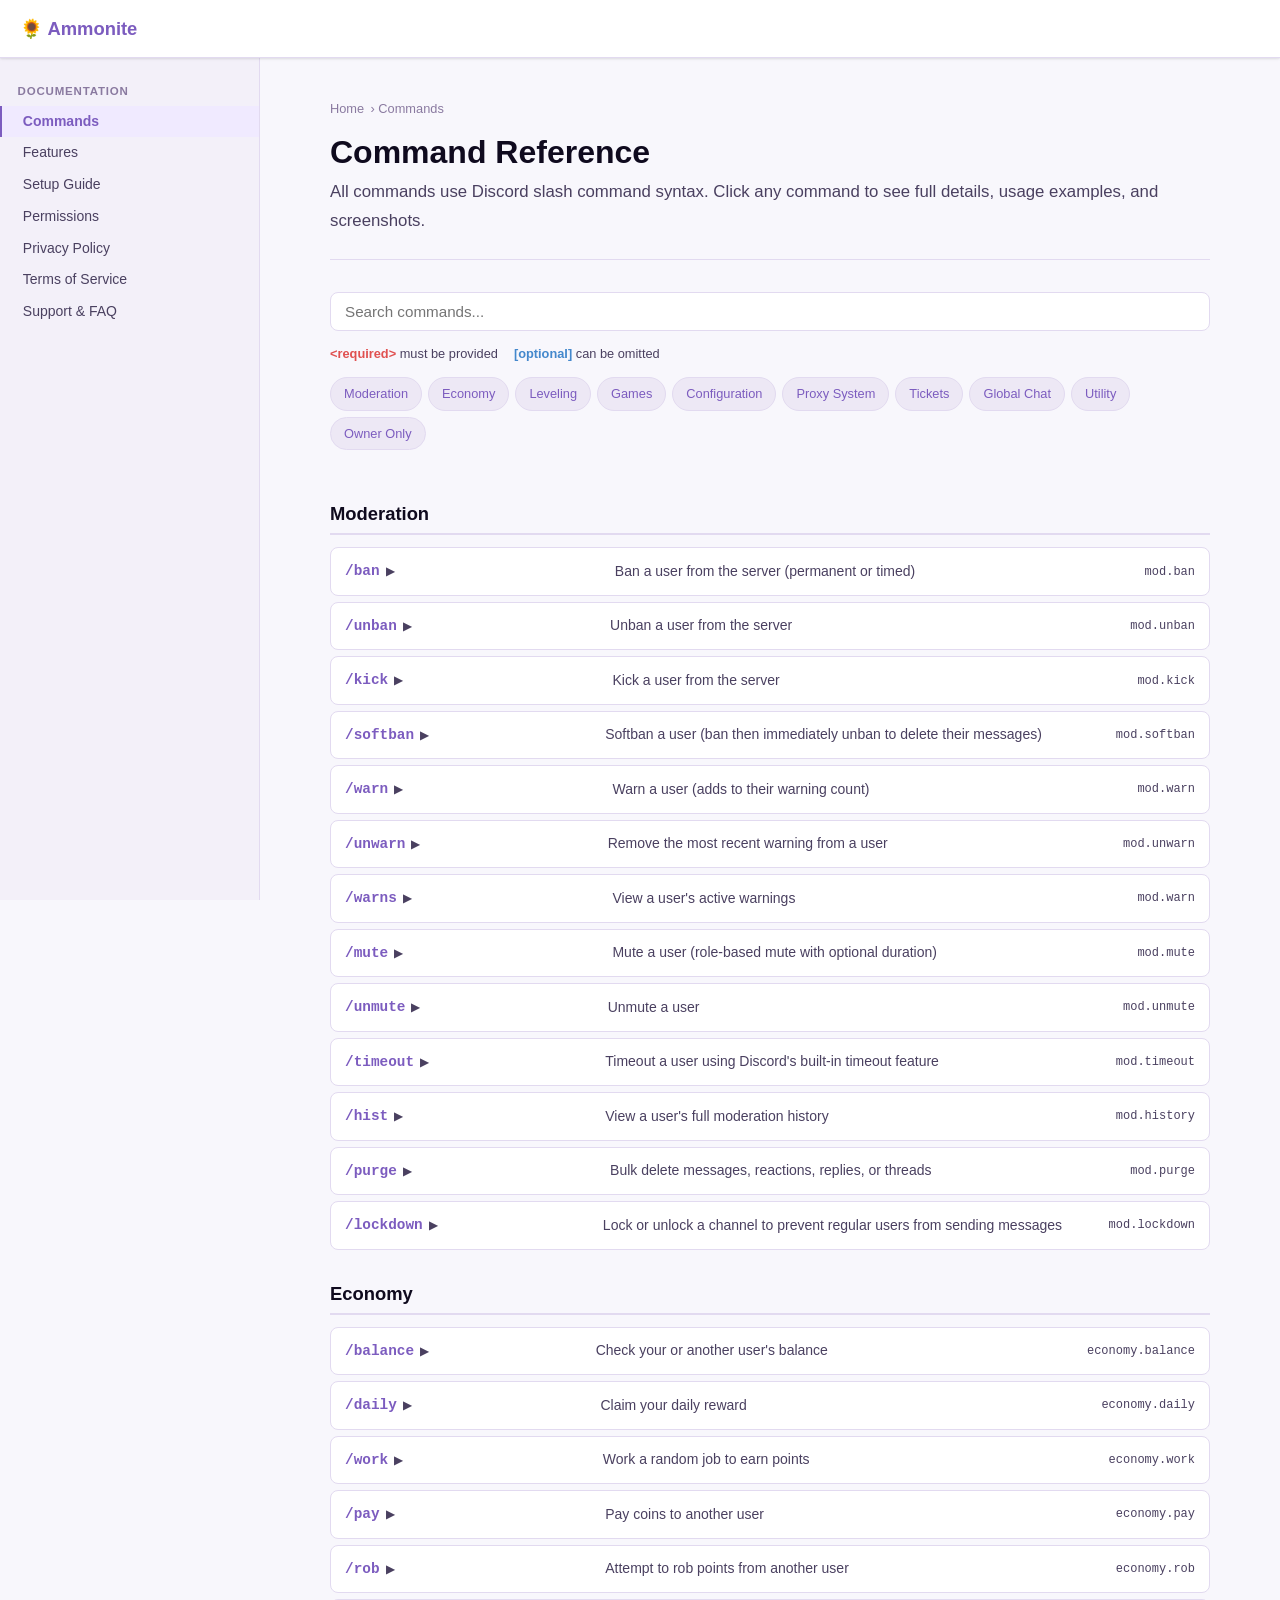
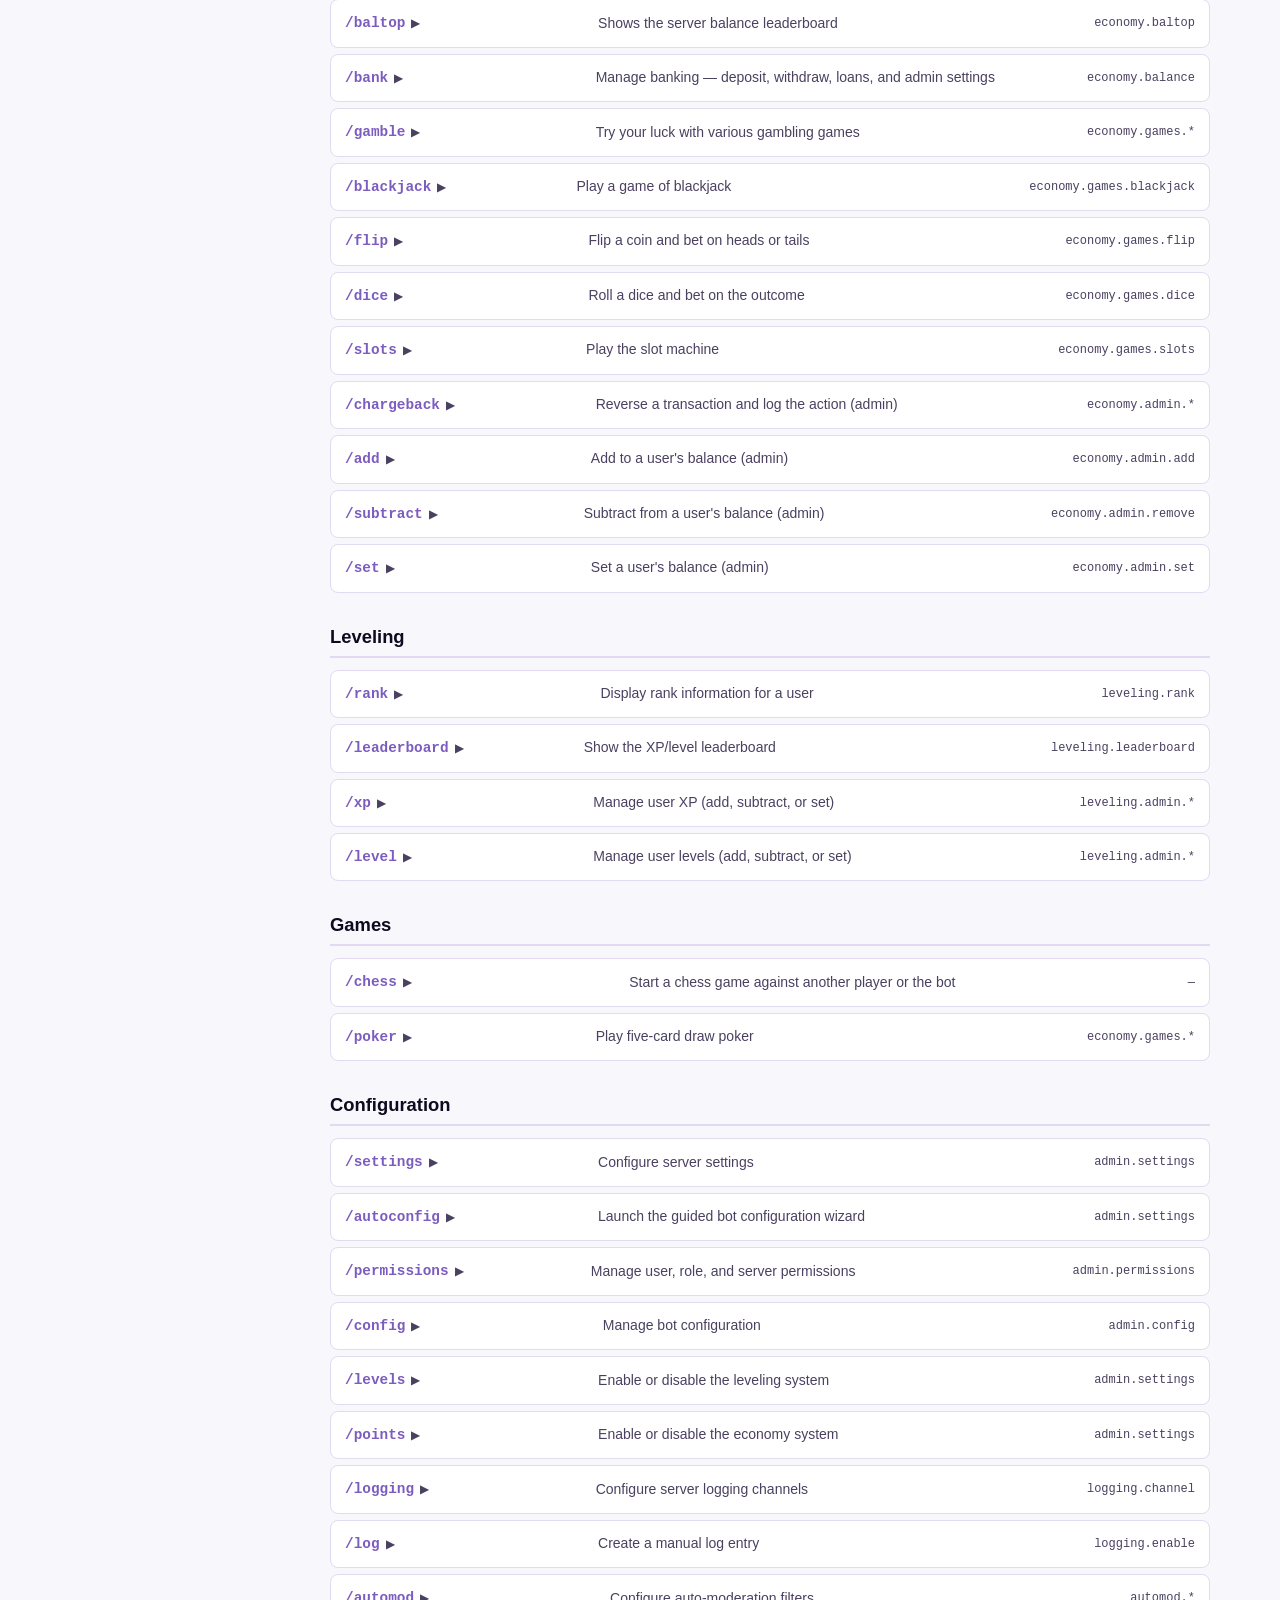
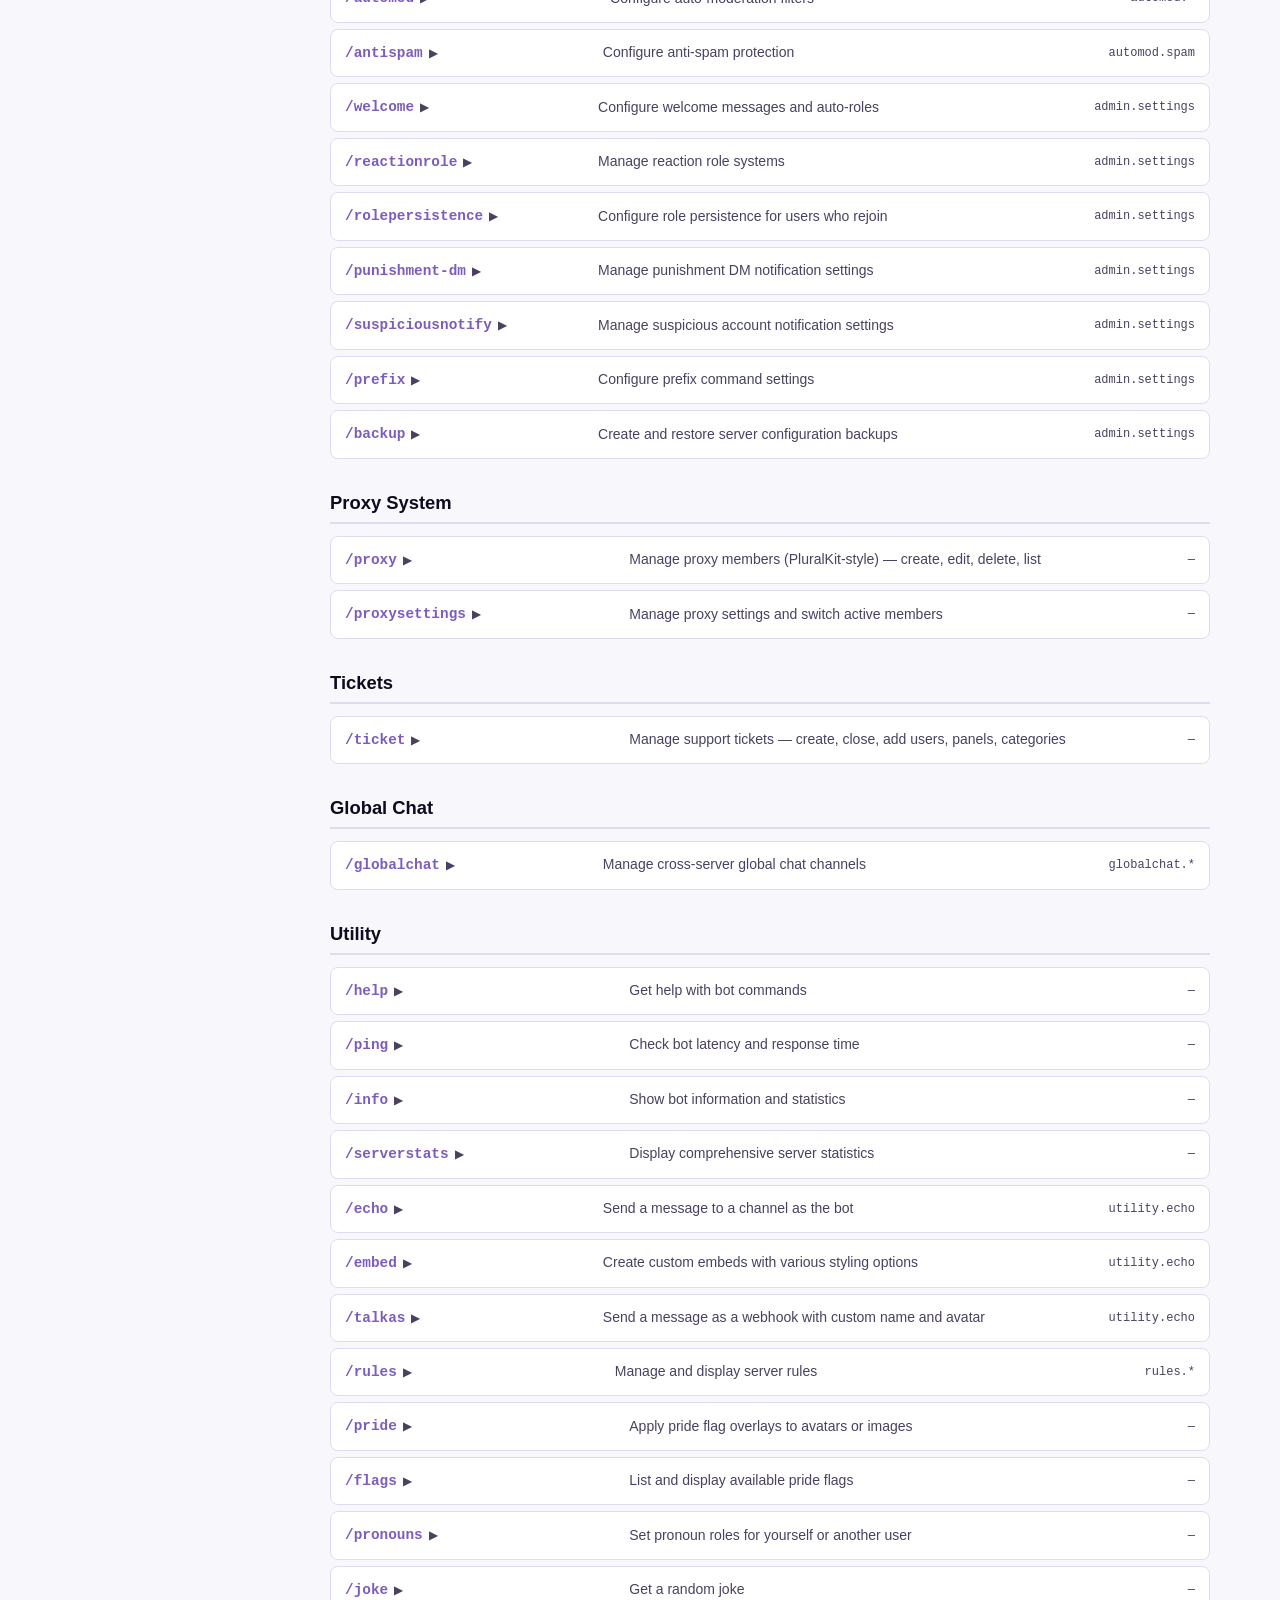
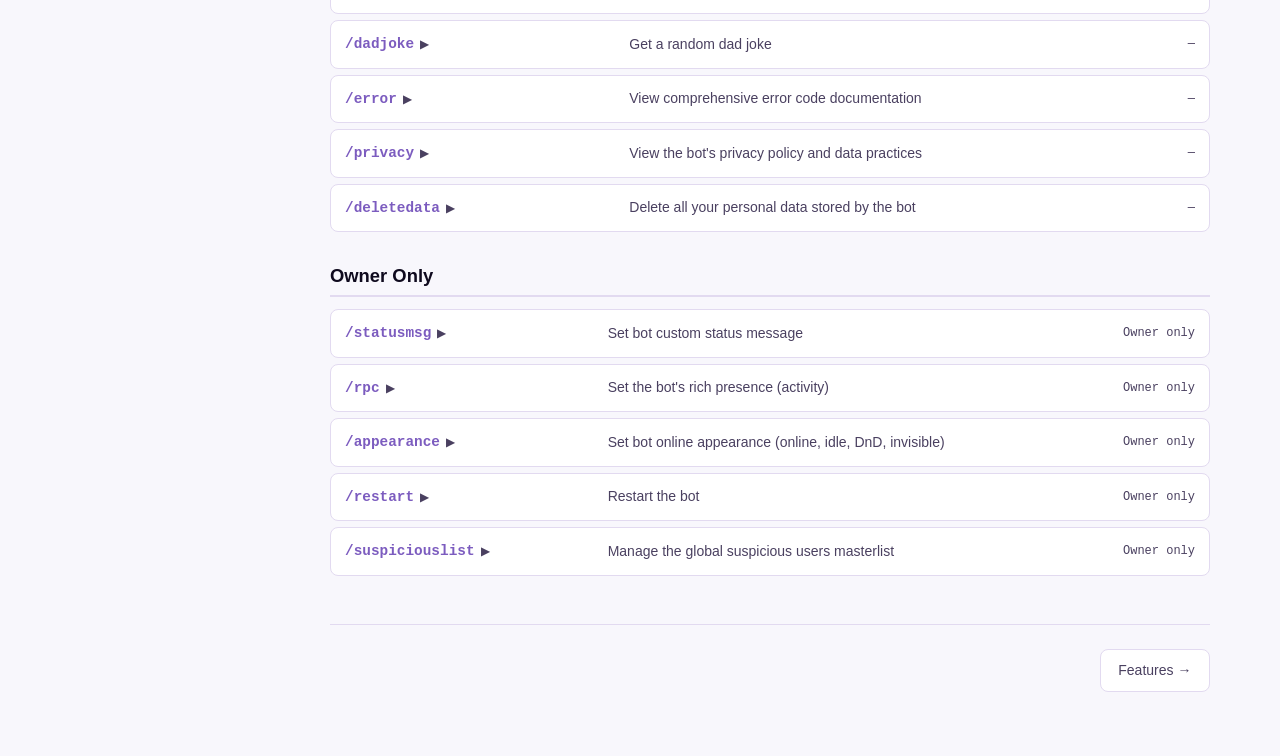
==== commit a841f93f: "reformatted site" ====
--- a/site/commands.html
+++ b/site/commands.html
@@ -1,316 +1,87 @@
-<!DOCTYPE html>
+﻿<!DOCTYPE html>
 <html lang="en">
 <head>
-    <meta charset="UTF-8">
-    <meta name="viewport" content="width=device-width, initial-scale=1.0">
-    <title>Commands — Ammonite</title>
-    <link rel="stylesheet" href="common.css">
-    <style>
-        .page-header {
-            text-align: center;
-            padding: 40px 20px 20px;
-            animation: fadeIn 0.4s ease;
-        }
-        .page-header h1 { color: #ffffff; font-size: 36px; }
-        .page-header p { color: #b0a0cc; font-size: 16px; }
-        .back { padding: 0 20px; max-width: 960px; margin: 0 auto; }
-        .back a { display: inline; color: #9080b0; font-size: 14px; }
-
-        .category-section {
-            max-width: 960px;
-            margin: 24px auto;
-            padding: 0 20px;
-            animation: fadeIn 0.4s ease;
-        }
-        .category-title {
-            color: #ffffff;
-            font-size: 22px;
-            text-align: left;
-            margin-bottom: 12px;
-            padding-bottom: 8px;
-            border-bottom: 2px solid #1a0a3e;
-        }
-
-        /* Command row */
-        .cmd-row {
-            background: #ffffff;
-            border: 1px solid #d0d0d0;
-            border-radius: 10px;
-            margin-bottom: 8px;
-            overflow: hidden;
-            transition: box-shadow 0.2s ease;
-        }
-        .cmd-row:hover {
-            box-shadow: 0 2px 12px rgba(11, 0, 34, 0.1);
-        }
-        .cmd-summary {
-            display: grid;
-            grid-template-columns: minmax(200px, 1fr) 2fr auto;
-            align-items: center;
-            padding: 12px 16px;
-            cursor: pointer;
-            gap: 12px;
-            user-select: none;
-        }
-        .cmd-summary:hover {
-            background: #f8f6fc;
-        }
-        .cmd-name {
-            font-family: 'Consolas', 'Courier New', monospace;
-            font-weight: bold;
-            color: #0b0022;
-            font-size: 15px;
-        }
-        .cmd-desc {
-            color: #444;
-            font-size: 14px;
-        }
-        .cmd-perm {
-            font-size: 12px;
-            color: #888;
-            font-family: monospace;
-            text-align: right;
-            white-space: nowrap;
-        }
-        .cmd-expand-icon {
-            display: inline-block;
-            transition: transform 0.2s ease;
-            color: #999;
-            font-size: 12px;
-            margin-left: 8px;
-        }
-        .cmd-row.open .cmd-expand-icon {
-            transform: rotate(90deg);
-        }
-
-        /* Expandable detail panel */
-        .cmd-detail {
-            display: none;
-            padding: 0 20px 20px 20px;
-            border-top: 1px solid #e8e4f0;
-            background: #faf8ff;
-            animation: fadeIn 0.2s ease;
-        }
-        .cmd-row.open .cmd-detail {
-            display: block;
-        }
-        .cmd-detail h4 {
-            font-size: 14px;
-            color: #0b0022;
-            margin: 16px 0 6px;
-            text-transform: uppercase;
-            letter-spacing: 0.5px;
-        }
-        .cmd-detail p, .cmd-detail li {
-            font-size: 14px;
-            color: #333;
-            line-height: 1.6;
-        }
-        .cmd-detail ul {
-            margin: 4px 0;
-            padding-left: 20px;
-        }
-        .cmd-detail code {
-            background: #eee8f5;
-            padding: 2px 7px;
-            border-radius: 4px;
-            font-size: 13px;
-            font-family: 'Consolas', 'Courier New', monospace;
-        }
-        .syntax-block {
-            background: #0b0022;
-            color: #c0b0e0;
-            padding: 12px 16px;
-            border-radius: 8px;
-            font-family: 'Consolas', 'Courier New', monospace;
-            font-size: 14px;
-            margin: 8px 0;
-            overflow-x: auto;
-        }
-        .syntax-block .required { color: #ff9090; }
-        .syntax-block .optional { color: #80c0ff; }
-        .example-block {
-            background: #f0ecfa;
-            border-left: 4px solid #0b0022;
-            padding: 10px 14px;
-            border-radius: 0 8px 8px 0;
-            margin: 6px 0;
-            font-size: 14px;
-        }
-        .example-block code {
-            background: transparent;
-            padding: 0;
-            color: #0b0022;
-            font-weight: bold;
-        }
-        .param-table {
-            width: 100%;
-            border-collapse: collapse;
-            margin: 8px 0;
-        }
-        .param-table th {
-            background: #0b0022;
-            color: #fff;
-            text-align: left;
-            padding: 8px 12px;
-            font-size: 13px;
-        }
-        .param-table td {
-            padding: 7px 12px;
-            border-bottom: 1px solid #e8e4f0;
-            font-size: 13px;
-            vertical-align: top;
-        }
-        .param-table tr:last-child td { border-bottom: none; }
-        .param-required {
-            color: #cc0000;
-            font-weight: bold;
-            font-size: 11px;
-        }
-        .param-optional {
-            color: #4488cc;
-            font-size: 11px;
-        }
-        .cmd-screenshot {
-            margin: 12px 0;
-            border-radius: 8px;
-            border: 1px solid #d0d0d0;
-            max-width: 100%;
-            box-shadow: 0 2px 8px rgba(0,0,0,0.1);
-        }
-        .screenshot-caption {
-            font-size: 12px;
-            color: #888;
-            margin-top: 4px;
-            font-style: italic;
-        }
-        .note-box {
-            background: #fff8e8;
-            border-left: 4px solid #e8a820;
-            padding: 10px 14px;
-            border-radius: 0 8px 8px 0;
-            margin: 8px 0;
-            font-size: 13px;
-            color: #6a5000;
-        }
-
-        /* Search */
-        .search-box {
-            max-width: 960px;
-            margin: 0 auto 20px;
-            padding: 0 20px;
-        }
-        .search-box input {
-            width: 100%;
-            padding: 12px 16px;
-            font-size: 16px;
-            border: 1px solid #6f6f6f;
-            border-radius: 10px;
-            font-family: Calibri, sans-serif;
-            box-sizing: border-box;
-        }
-        .search-box input:focus {
-            outline: none;
-            border-color: #0b0022;
-            box-shadow: 0 0 0 3px rgba(11, 0, 34, 0.1);
-        }
-
-        /* Legend */
-        .legend {
-            max-width: 960px;
-            margin: 0 auto 12px;
-            padding: 0 20px;
-            font-size: 13px;
-            color: #b0a0cc;
-        }
-        .legend span { margin-right: 16px; }
-        .legend .req-dot { color: #ff9090; font-weight: bold; }
-        .legend .opt-dot { color: #80c0ff; font-weight: bold; }
-
-        /* Category jump nav */
-        .cat-nav {
-            max-width: 960px;
-            margin: 0 auto 20px;
-            padding: 0 20px;
-            display: flex;
-            flex-wrap: wrap;
-            gap: 8px;
-        }
-        .cat-nav a {
-            display: inline-block;
-            background: #1a0a3e;
-            color: #c0b0e0;
-            padding: 6px 14px;
-            border-radius: 20px;
-            font-size: 13px;
-            border: 1px solid #2a1a5e;
-            transition: all 0.2s ease;
-        }
-        .cat-nav a:hover {
-            background: #0b0022;
-            color: #fff;
-            transform: translateY(-1px);
-        }
-
-        .no-results {
-            text-align: center;
-            color: #888;
-            padding: 40px 20px;
-            display: none;
-            font-size: 16px;
-        }
-
-        .footer {
-            text-align: center;
-            padding: 40px 20px;
-            color: #6f6f6f;
-            font-size: 13px;
-        }
-        .footer a { display: inline; color: #9080b0; font-size: 13px; }
-
-        @media (max-width: 700px) {
-            .cmd-summary {
-                grid-template-columns: 1fr;
-                gap: 4px;
-            }
-            .cmd-perm { text-align: left; }
-        }
-    </style>
+  <meta charset="UTF-8">
+  <meta name="viewport" content="width=device-width, initial-scale=1.0">
+  <title>Commands — Ammonite</title>
+  <link rel="stylesheet" href="common.css">
+  <style>
+    /* ── commands-specific overrides ── */
+    .cmd-controls { margin-bottom: 1.25rem; display: flex; flex-direction: column; gap: 0.75rem; }
+    .cmd-search { width: 100%; padding: 10px 14px; font-size: 0.95rem; border: 1px solid var(--border); border-radius: var(--radius); background: var(--bg-surface); color: var(--text-primary); box-sizing: border-box; }
+    .cmd-search:focus { outline: none; border-color: var(--brand-primary); box-shadow: 0 0 0 3px var(--brand-light); }
+    .legend { font-size: 0.8rem; color: var(--text-secondary); display: flex; gap: 1rem; flex-wrap: wrap; }
+    .req-dot { color: #e05050; font-weight: 700; }
+    .opt-dot { color: #4488cc; font-weight: 700; }
+    .cat-nav { display: flex; flex-wrap: wrap; gap: 6px; margin-bottom: 1.25rem; }
+    .cat-nav a { display: inline-block; background: var(--bg-inline); color: var(--brand-primary); padding: 5px 13px; border-radius: 20px; font-size: 0.8rem; border: 1px solid var(--border); transition: background .15s; }
+    .cat-nav a:hover { background: var(--brand-primary); color: #fff; border-color: var(--brand-primary); }
+    .category-section { margin-bottom: 2rem; }
+    .category-title { font-size: 1.15rem; font-weight: 700; color: var(--text-primary); padding-bottom: 8px; border-bottom: 2px solid var(--border); margin-bottom: 0.75rem; }
+    .cmd-row { background: var(--bg-surface); border: 1px solid var(--border); border-radius: var(--radius); margin-bottom: 6px; overflow: hidden; }
+    .cmd-row:hover { box-shadow: 0 2px 8px rgba(124,92,191,.08); }
+    .cmd-summary { display: grid; grid-template-columns: minmax(180px,1fr) 2fr auto; align-items: center; padding: 11px 14px; cursor: pointer; gap: 10px; user-select: none; }
+    .cmd-summary:hover { background: var(--bg-inline); }
+    .cmd-name { font-family: 'Consolas','Courier New',monospace; font-weight: 700; color: var(--brand-primary); font-size: 0.9rem; }
+    .cmd-desc { color: var(--text-secondary); font-size: 0.875rem; }
+    .cmd-perm { font-size: 0.75rem; color: var(--text-secondary); font-family: monospace; text-align: right; white-space: nowrap; }
+    .cmd-expand-icon { display: inline-block; transition: transform .2s; color: var(--text-secondary); font-size: 0.7rem; margin-left: 6px; }
+    .cmd-row.open .cmd-expand-icon { transform: rotate(90deg); }
+    .cmd-detail { display: none; padding: 0 18px 18px; border-top: 1px solid var(--border); background: var(--bg-inline); }
+    .cmd-row.open .cmd-detail { display: block; }
+    .cmd-detail h4 { font-size: 0.75rem; text-transform: uppercase; letter-spacing: .5px; color: var(--text-secondary); margin: 14px 0 5px; }
+    .cmd-detail p, .cmd-detail li { font-size: 0.875rem; color: var(--text-secondary); line-height: 1.6; }
+    .cmd-detail ul { margin: 4px 0; padding-left: 20px; }
+    .cmd-detail code { background: var(--bg-surface); padding: 2px 6px; border-radius: 4px; font-size: 0.8rem; font-family: 'Consolas','Courier New',monospace; border: 1px solid var(--border); }
+    .syntax-block { background: var(--bg-page); border: 1px solid var(--border); color: var(--text-primary); padding: 10px 14px; border-radius: var(--radius); font-family: 'Consolas','Courier New',monospace; font-size: 0.85rem; margin: 6px 0; overflow-x: auto; }
+    .syntax-block .required { color: #e05050; }
+    .syntax-block .optional { color: #4488cc; }
+    .example-block { background: var(--bg-surface); border-left: 3px solid var(--brand-primary); padding: 8px 12px; border-radius: 0 var(--radius) var(--radius) 0; margin: 5px 0; font-size: 0.85rem; }
+    .example-block code { background: transparent; border: none; padding: 0; color: var(--text-primary); font-weight: 600; }
+    .param-table { width: 100%; border-collapse: collapse; margin: 6px 0; font-size: 0.85rem; }
+    .param-table th { background: var(--bg-page); color: var(--text-primary); text-align: left; padding: 7px 10px; border-bottom: 2px solid var(--border); }
+    .param-table td { padding: 6px 10px; border-bottom: 1px solid var(--border); vertical-align: top; }
+    .param-table tr:last-child td { border-bottom: none; }
+    .param-required { color: #cc2222; font-weight: 700; font-size: 0.75rem; }
+    .param-optional { color: #4488cc; font-size: 0.75rem; }
+    .cmd-screenshot { margin: 10px 0; border-radius: var(--radius); border: 1px solid var(--border); max-width: 100%; }
+    .screenshot-caption { font-size: 0.75rem; color: var(--text-secondary); margin-top: 3px; font-style: italic; }
+    .note-box { background: #fffae8; border-left: 3px solid #e8a820; padding: 8px 12px; border-radius: 0 var(--radius) var(--radius) 0; margin: 6px 0; font-size: 0.85rem; color: #6a5000; }
+    .no-results { text-align: center; color: var(--text-secondary); padding: 40px 20px; display: none; font-size: 1rem; }
+    @media (max-width: 600px) {
+      .cmd-summary { grid-template-columns: 1fr; gap: 3px; }
+      .cmd-perm { text-align: left; }
+    }
+  </style>
 </head>
 <body>
-
-    <div class="back">
-        <a href="index.html">&larr; Back to Home</a>
+<header class="site-header"><button class="sidebar-toggle">&#9776;</button><a class="site-logo" href="index.html">&#127803; Ammonite</a></header>
+<div class="site-body"><aside class="sidebar"></aside><div class="sidebar-backdrop"></div>
+<main class="content"><div class="content-inner">
+  <div class="breadcrumb"><a href="index.html">Home</a> &#8250; Commands</div>
+  <div class="page-header"><h1>Command Reference</h1><p>All commands use Discord slash command syntax. Click any command to see full details, usage examples, and screenshots.</p></div>
+
+  <div class="cmd-controls">
+    <input type="text" id="cmdSearch" class="cmd-search" placeholder="Search commands..." oninput="filterCommands()">
+    <div class="legend">
+      <span><span class="req-dot">&lt;required&gt;</span> must be provided</span>
+      <span><span class="opt-dot">[optional]</span> can be omitted</span>
     </div>
-
-    <div class="page-header">
-        <h1>Command Reference</h1>
-        <p>All commands use Discord slash command syntax. Click any command to see full details, usage examples, and screenshots.</p>
+    <div class="cat-nav">
+      <a href="#cat-moderation">Moderation</a>
+      <a href="#cat-economy">Economy</a>
+      <a href="#cat-leveling">Leveling</a>
+      <a href="#cat-games">Games</a>
+      <a href="#cat-configuration">Configuration</a>
+      <a href="#cat-proxy">Proxy System</a>
+      <a href="#cat-tickets">Tickets</a>
+      <a href="#cat-globalchat">Global Chat</a>
+      <a href="#cat-utility">Utility</a>
+      <a href="#cat-owner">Owner Only</a>
     </div>
-
-    <div class="search-box">
-        <input type="text" id="cmdSearch" placeholder="Search commands..." oninput="filterCommands()">
-    </div>
-
-    <div class="legend">
-        <span><span class="req-dot">&lt;required&gt;</span> = must be provided</span>
-        <span><span class="opt-dot">[optional]</span> = can be omitted</span>
-    </div>
-
-    <div class="cat-nav">
-        <a href="#cat-moderation">Moderation</a>
-        <a href="#cat-economy">Economy</a>
-        <a href="#cat-leveling">Leveling</a>
-        <a href="#cat-games">Games</a>
-        <a href="#cat-configuration">Configuration</a>
-        <a href="#cat-proxy">Proxy System</a>
-        <a href="#cat-tickets">Tickets</a>
-        <a href="#cat-globalchat">Global Chat</a>
-        <a href="#cat-utility">Utility</a>
-        <a href="#cat-owner">Owner Only</a>
-    </div>
-
-    <div id="no-results" class="no-results">No commands found matching your search.</div>
+  </div>
+
+  <div id="no-results" class="no-results">No commands found matching your search.</div>
 
     <!-- ============================================================ -->
     <!-- MODERATION -->
@@ -1730,35 +1501,29 @@
         </div>
     </div>
 
-    <div class="footer">
-        <p>&copy; 2025 Ammonite &bull; <a href="index.html">Home</a> &bull; <a href="features.html">Features</a></p>
-    </div>
-
-    <script>
-        function toggleCmd(el) {
-            const row = el.closest('.cmd-row');
-            row.classList.toggle('open');
-        }
-
-        function filterCommands() {
-            const query = document.getElementById('cmdSearch').value.toLowerCase();
-            let anyVisible = false;
-
-            document.querySelectorAll('.cmd-row').forEach(row => {
-                const text = row.textContent.toLowerCase();
-                const match = text.includes(query);
-                row.style.display = match ? '' : 'none';
-                if (match) anyVisible = true;
-            });
-
-            document.querySelectorAll('.category-section').forEach(section => {
-                const hasVisible = Array.from(section.querySelectorAll('.cmd-row')).some(r => r.style.display !== 'none');
-                section.style.display = hasVisible ? '' : 'none';
-            });
-
-            document.getElementById('no-results').style.display = anyVisible ? 'none' : 'block';
-        }
-    </script>
-
+  <div class="page-nav"></div>
+</div></main></div>
+<script src="site.js"></script>
+<script>AmDoc.init("commands");</script>
+<script>
+function toggleCmd(el) {
+  var row = el.closest('.cmd-row');
+  row.classList.toggle('open');
+}
+function filterCommands() {
+  var query = document.getElementById('cmdSearch').value.toLowerCase();
+  var anyVisible = false;
+  document.querySelectorAll('.cmd-row').forEach(function(row) {
+    var match = row.textContent.toLowerCase().includes(query);
+    row.style.display = match ? '' : 'none';
+    if (match) anyVisible = true;
+  });
+  document.querySelectorAll('.category-section').forEach(function(section) {
+    var hasVisible = Array.from(section.querySelectorAll('.cmd-row')).some(function(r) { return r.style.display !== 'none'; });
+    section.style.display = hasVisible ? '' : 'none';
+  });
+  document.getElementById('no-results').style.display = anyVisible ? 'none' : 'block';
+}
+</script>
 </body>
 </html>
--- a/site/common.css
+++ b/site/common.css
@@ -1,214 +1,191 @@
-/* Global Styles */
-body {
-    font-family: Calibri;
-    margin: 20px;
-    background-color: #0b0022;
-}
-h1 {
-    text-align: center;
-}
-h2 {
-    text-align: center;
+﻿/* ============================================================
+   Ammonite Documentation — common.css
+   ============================================================ */
+
+:root {
+  --brand-primary:  #7c5cbf;
+  --brand-dark:     #5b3fa0;
+  --brand-light:    #f0eaff;
+  --bg-page:        #f8f7fc;
+  --bg-surface:     #ffffff;
+  --bg-sidebar:     #f3f0f9;
+  --bg-inline:      #ede8f5;
+  --bg-tip:         #ecfdf5;
+  --bg-note:        #eff6ff;
+  --bg-warn:        #fffbeb;
+  --bg-danger:      #fff1f2;
+  --text-primary:   #0f0a1e;
+  --text-secondary: #4a4060;
+  --text-muted:     #8a7aa0;
+  --text-inline:    #6d3faf;
+  --text-link:      #7c5cbf;
+  --border:         #e2daf0;
+  --sidebar-w:      260px;
+  --header-h:       58px;
+  --content-max:    880px;
+  --radius:         8px;
+  --radius-sm:      4px;
+  --shadow:         0 1px 3px rgba(0,0,0,.08), 0 1px 2px rgba(0,0,0,.05);
+  --shadow-md:      0 4px 6px rgba(0,0,0,.06), 0 2px 4px rgba(0,0,0,.05);
 }
 
-/* Animations */
-@keyframes fadeIn {
-    from { 
-        opacity: 0; 
-        transform: translateY(10px); 
-    }
-    to { 
-        opacity: 1; 
-        transform: translateY(0); 
-    }
+@media (prefers-color-scheme: dark) {
+  :root {
+    --bg-page:        #0b0022;
+    --bg-surface:     #140040;
+    --bg-sidebar:     #0f0030;
+    --bg-inline:      #1a0a3e;
+    --bg-tip:         #052e16;
+    --bg-note:        #0c1a2e;
+    --bg-warn:        #2d1900;
+    --bg-danger:      #2d0a0a;
+    --text-primary:   #f0ebff;
+    --text-secondary: #b0a0cc;
+    --text-muted:     #6a5a80;
+    --text-inline:    #c0a0f0;
+    --text-link:      #a87fe0;
+    --border:         #2a1a5e;
+    --brand-light:    rgba(124,92,191,.12);
+  }
 }
 
-@keyframes slideIn {
-    from {
-        opacity: 0;
-        transform: translateX(-20px);
-    }
-    to {
-        opacity: 1;
-        transform: translateX(0);
-    }
+*, *::before, *::after { box-sizing: border-box; margin: 0; padding: 0; }
+html { font-size: 16px; scroll-behavior: smooth; scroll-padding-top: calc(var(--header-h) + 16px); }
+body { font-family: -apple-system, BlinkMacSystemFont, "Segoe UI", "Noto Sans", Helvetica, Arial, sans-serif; font-size: 1rem; line-height: 1.7; color: var(--text-primary); background: var(--bg-page); }
+
+@keyframes fadeIn { from { opacity: 0; transform: translateY(8px); } to { opacity: 1; transform: translateY(0); } }
+
+.site-header {
+  position: fixed; top: 0; left: 0; right: 0;
+  height: var(--header-h);
+  background: var(--bg-surface);
+  border-bottom: 1px solid var(--border);
+  display: flex; align-items: center;
+  padding: 0 1.25rem; gap: 1rem;
+  z-index: 100; box-shadow: var(--shadow);
+}
+.site-logo { display: flex; align-items: center; gap: 0.5rem; text-decoration: none; font-weight: 700; font-size: 1.15rem; color: var(--brand-primary); white-space: nowrap; }
+.site-logo:hover { color: var(--brand-dark); text-decoration: none; }
+.site-header-spacer { flex: 1; }
+.sidebar-toggle { display: none; background: none; border: 1px solid var(--border); border-radius: var(--radius-sm); padding: 0.3rem 0.55rem; cursor: pointer; color: var(--text-primary); font-size: 1.1rem; line-height: 1; }
+
+.site-body { display: flex; margin-top: var(--header-h); min-height: calc(100vh - var(--header-h)); }
+
+.sidebar {
+  width: var(--sidebar-w); min-width: var(--sidebar-w);
+  background: var(--bg-sidebar); border-right: 1px solid var(--border);
+  height: calc(100vh - var(--header-h));
+  position: sticky; top: var(--header-h); overflow-y: auto;
+  padding: 1rem 0; scrollbar-width: thin; scrollbar-color: var(--border) transparent;
+}
+.sidebar-group-title { padding: 0.5rem 1.1rem 0.25rem; font-size: 0.72rem; font-weight: 700; text-transform: uppercase; letter-spacing: .07em; color: var(--text-muted); }
+.sidebar a { display: block; padding: 0.38rem 1.1rem 0.38rem 1.3rem; font-size: 0.875rem; color: var(--text-secondary); text-decoration: none; border-left: 2px solid transparent; transition: color .12s, background .12s, border-color .12s; line-height: 1.4; }
+.sidebar a:hover { color: var(--text-primary); background: var(--bg-inline); text-decoration: none; }
+.sidebar a.active { color: var(--brand-primary); border-left-color: var(--brand-primary); background: var(--brand-light); font-weight: 600; }
+
+.content { flex: 1; min-width: 0; padding: 2.5rem 2.5rem 4rem; }
+.content-inner { max-width: var(--content-max); margin: 0 auto; }
+
+h1, h2, h3, h4 { line-height: 1.25; font-weight: 700; color: var(--text-primary); }
+h1 { font-size: 2rem; margin-bottom: 0.6rem; }
+h2 { font-size: 1.4rem; margin-top: 2rem; margin-bottom: 0.6rem; padding-bottom: 0.3rem; border-bottom: 1px solid var(--border); }
+h3 { font-size: 1.1rem; margin-top: 1.4rem; margin-bottom: 0.4rem; }
+h4 { font-size: 1rem; margin-top: 1rem; margin-bottom: 0.3rem; }
+p { margin-bottom: 1rem; color: var(--text-secondary); }
+p strong { color: var(--text-primary); }
+ul, ol { margin: 0 0 1rem 1.5rem; color: var(--text-secondary); }
+li { margin-bottom: 0.3rem; }
+li strong { color: var(--text-primary); }
+a { color: var(--text-link); text-decoration: none; }
+a:hover { text-decoration: underline; }
+hr { border: none; border-top: 1px solid var(--border); margin: 2rem 0; }
+
+.page-header { margin-bottom: 2rem; padding-bottom: 1.5rem; border-bottom: 1px solid var(--border); }
+.page-header h1 { margin-bottom: 0.4rem; }
+.page-header p { font-size: 1.05rem; color: var(--text-secondary); margin: 0; }
+.breadcrumb { font-size: 0.8rem; color: var(--text-muted); margin-bottom: 0.75rem; display: flex; gap: 0.4rem; align-items: center; flex-wrap: wrap; }
+.breadcrumb a { color: var(--text-muted); }
+.breadcrumb a:hover { color: var(--text-link); text-decoration: none; }
+
+code { font-family: ui-monospace, SFMono-Regular, "SF Mono", Menlo, Consolas, monospace; font-size: 0.875em; background: var(--bg-inline); color: var(--text-inline); padding: 0.15em 0.4em; border-radius: var(--radius-sm); }
+
+.highlight { background: var(--bg-inline); padding: 0.9rem 1.1rem; border-radius: 0 var(--radius) var(--radius) 0; border-left: 4px solid var(--brand-primary); margin: 1rem 0; font-size: 0.925rem; color: var(--text-secondary); }
+.highlight strong { color: var(--text-primary); display: block; margin-bottom: 0.25rem; }
+.highlight ul, .highlight ol { margin-bottom: 0; }
+
+.callout { border-radius: var(--radius); padding: 1rem 1.25rem; margin: 1.25rem 0; border-left: 4px solid; font-size: 0.925rem; }
+.callout p { margin: 0; color: inherit; }
+.callout p + p { margin-top: 0.5rem; }
+.callout strong { display: block; margin-bottom: 0.3rem; font-size: 0.8rem; letter-spacing: .05em; text-transform: uppercase; }
+.callout-tip    { background: var(--bg-tip);    border-color: #10b981; color: #065f46; }
+.callout-note   { background: var(--bg-note);   border-color: #3b82f6; color: #1e40af; }
+.callout-warn   { background: var(--bg-warn);   border-color: #f59e0b; color: #78350f; }
+.callout-danger { background: var(--bg-danger); border-color: #ef4444; color: #7f1d1d; }
+@media (prefers-color-scheme: dark) {
+  .callout-tip    { color: #6ee7b7; }
+  .callout-note   { color: #93c5fd; }
+  .callout-warn   { color: #fcd34d; }
+  .callout-danger { color: #fca5a5; }
 }
 
-/* Container */
-.container {
-    max-width: 600px;
-    margin: auto;
-    padding: 20px;
-    background-color: #ffffff;
-    border: 1px solid #6f6f6f;
-    border-radius: 10px;
-    animation: fadeIn 0.3s ease;
+.doc-section { background: var(--bg-surface); border: 1px solid var(--border); border-radius: var(--radius); padding: 1.75rem 2rem; margin-bottom: 1.25rem; box-shadow: var(--shadow); animation: fadeIn .35s ease; }
+.doc-section h2 { margin-top: 0; border-bottom: none; padding-bottom: 0; }
+.doc-section h3 { color: var(--text-primary); }
+.doc-section p, .doc-section li { color: var(--text-secondary); }
+.doc-section ul, .doc-section ol { padding-left: 1.25rem; }
+
+.table-wrap { overflow-x: auto; margin: 1.25rem 0; border-radius: var(--radius); box-shadow: var(--shadow); }
+table { width: 100%; border-collapse: collapse; font-size: 0.9rem; background: var(--bg-surface); }
+thead tr { background: var(--bg-sidebar); }
+th { text-align: left; padding: 0.65rem 1rem; font-size: 0.8rem; font-weight: 600; letter-spacing: .04em; text-transform: uppercase; color: var(--text-secondary); border-bottom: 2px solid var(--border); }
+td { padding: 0.6rem 1rem; border-bottom: 1px solid var(--border); color: var(--text-secondary); vertical-align: top; }
+tbody tr:last-child td { border-bottom: none; }
+tbody tr:hover td { background: var(--bg-inline); }
+
+.page-nav { display: flex; justify-content: space-between; align-items: center; margin-top: 3rem; padding-top: 1.5rem; border-top: 1px solid var(--border); gap: 1rem; }
+.btn-nav { display: inline-flex; align-items: center; gap: 0.4rem; padding: 0.55rem 1.1rem; border-radius: var(--radius); font-size: 0.875rem; font-weight: 500; text-decoration: none; color: var(--text-secondary); background: var(--bg-surface); border: 1px solid var(--border); transition: color .15s, border-color .15s, background .15s; }
+.btn-nav:hover { color: var(--text-primary); border-color: var(--brand-primary); background: var(--brand-light); text-decoration: none; }
+.btn-nav.next { margin-left: auto; }
+
+.hero { text-align: center; padding: 5rem 2rem 3rem; animation: fadeIn .5s ease; }
+.hero h1 { font-size: 3rem; margin-bottom: 0.8rem; }
+.hero p { font-size: 1.2rem; color: var(--text-secondary); max-width: 600px; margin: 0 auto 1.5rem; }
+.hero-icon { font-size: 3.5rem; display: block; margin-bottom: 0.75rem; }
+.hero-badge { display: inline-block; background: var(--bg-inline); color: var(--text-muted); padding: 0.3rem 0.9rem; border-radius: 99px; font-size: 0.82rem; margin-bottom: 1.5rem; border: 1px solid var(--border); }
+.btn-invite { display: inline-block; background: var(--brand-primary); color: #fff !important; padding: 0.7rem 1.8rem; border-radius: var(--radius); font-size: 1rem; font-weight: 600; text-decoration: none !important; transition: background .15s, transform .15s; }
+.btn-invite:hover { background: var(--brand-dark); transform: translateY(-2px); }
+
+.section-cards { display: grid; grid-template-columns: repeat(auto-fit, minmax(260px, 1fr)); gap: 1.25rem; max-width: 1000px; margin: 0 auto; padding: 0 1.5rem 4rem; }
+.section-card { background: var(--bg-surface); border: 1px solid var(--border); border-radius: var(--radius); padding: 1.75rem; text-decoration: none; color: inherit; transition: transform .15s, box-shadow .15s, border-color .15s; box-shadow: var(--shadow); display: block; animation: fadeIn .35s ease; }
+.section-card:hover { transform: translateY(-3px); box-shadow: var(--shadow-md); border-color: var(--brand-primary); text-decoration: none; color: inherit; }
+.card-icon  { font-size: 2.2rem; margin-bottom: 0.75rem; display: block; }
+.card-title { font-size: 1.15rem; font-weight: 700; margin-bottom: 0.4rem; color: var(--text-primary); }
+.card-desc  { font-size: 0.875rem; color: var(--text-secondary); margin: 0; line-height: 1.55; }
+
+.feature-strip { border-top: 1px solid var(--border); padding: 3rem 2rem; text-align: center; }
+.feature-strip-inner { display: flex; justify-content: center; flex-wrap: wrap; gap: 3rem; max-width: 820px; margin: 0 auto; }
+.feature-strip-item { flex: 1; min-width: 150px; }
+.feature-strip-item .fi-icon { font-size: 2rem; margin-bottom: 0.4rem; }
+.feature-strip-item strong { display: block; margin-bottom: 0.2rem; color: var(--text-primary); font-size: 0.95rem; }
+.feature-strip-item span { font-size: 0.85rem; color: var(--text-muted); }
+
+.site-footer { border-top: 1px solid var(--border); padding: 1.5rem; text-align: center; font-size: 0.82rem; color: var(--text-muted); }
+.site-footer a { color: var(--text-muted); }
+.site-footer a:hover { color: var(--text-link); text-decoration: none; }
+
+@media (max-width: 900px) {
+  .sidebar { position: fixed; left: -280px; top: var(--header-h); height: calc(100vh - var(--header-h)); z-index: 90; transition: left .25s cubic-bezier(.4,0,.2,1); }
+  .sidebar.open { left: 0; box-shadow: 4px 0 24px rgba(0,0,0,.18); }
+  .sidebar-toggle { display: flex; align-items: center; justify-content: center; }
+  .content { padding: 1.5rem 1.25rem 3rem; }
+  .sidebar-backdrop { display: none; position: fixed; inset: 0; background: rgba(0,0,0,.3); z-index: 80; }
+  .sidebar-backdrop.open { display: block; }
 }
-
-.container button:hover {
-    background-color: #0b0022;
-    color: white;
-    cursor: pointer;
-}
-
-/* Buttons */
-.container button {
-    max-width: 600px;
-    margin: auto;
-    padding: 10px;
-    padding-left: 20px;
-    padding-right: 20px;
-    background-color: #ffffff;
-    border: 1px solid #6f6f6f;
-    border-radius: 10px;
-    text-align: center;
-    align-items: center;
-    transition: all 0.3s ease;
-}
-.back {
-    position: relative;
-}
-.back button {
-    max-width: 100px;
-    margin: auto;
-    padding: 10px;
-    padding-left: 20px;
-    padding-right: 20px;
-    background-color: #ffffff;
-    border: 1px solid #6f6f6f;
-    border-radius: 10px;
-    text-align: center;
-    transition: all 0.3s ease;
-}
-
-.back button:hover {
-    background-color: #0b0022;
-    color: white;
-    cursor: pointer;
-}
-
-button:hover {
-    background-color: #0b0022;
-    cursor: pointer;
-    color: white;
-}
-
-/* Links */
-a {
-    display: block;
-    margin-top: 10px;
-    font-size: 18px;
-    color: #000000;
-    text-decoration: none;
-    transition: all 0.2s ease;
-}
-a:hover {
-    cursor: pointer;
-    transform: translateX(5px);
-    color: #0b0022;
-}
-
-/* Tabs */
-.tab {
-    overflow: hidden;
-    border: 1px solid;
-    background-color:#ffffff;
-}
-.tab button {
-    background-color: inherit;
-    float: left;
-    border: none;
-    outline: none;
-    cursor: pointer;
-    padding: 14px 16px;
-    transition: all 0.3s ease;
-}
-.tab button:hover {
-    background-color: #e8e8e8;
-    cursor: pointer;
-    transform: translateY(-2px);
-}
-.tab button.active {
-    background-color: #0b0022;
-    color: white;
-}
-
-/* Tab Content */
-.tabcontent {
-    display: none;
-    padding: 6px 12px;
-    border: 1px solid;
-    border-top: none;
-    animation: fadeIn 0.3s ease;
-}
-
-/* Input Elements */
-input[type="text"],
-input[type="number"],
-textarea,
-select {
-    transition: all 0.3s ease;
-}
-
-input[type="text"]:focus,
-input[type="number"]:focus,
-textarea:focus,
-select:focus {
-    outline: none;
-    border-color: #0b0022;
-    box-shadow: 0 0 5px rgba(11, 0, 34, 0.2);
-}
-
-.form-container {
-    max-width: 400px;
-    margin: auto;
-    padding: 20px;
-    border: 1px solid #ccc;
-    border-radius: 8px;
-    box-shadow: 0 0 10px rgba(0, 0, 0, 0.1);
-}
-
-.form-container input,
-.form-container select,
-.form-container button {
-    width: 100%;
-    padding: 10px;
-    margin-top: 10px;
-    font-size: 16px;
-}
-
-/* Info Box */
-.info-box {
-    background-color: #f0f0f0;
-    padding: 15px;
-    border-radius: 8px;
-    margin: 20px 0;
-    border-left: 4px solid #0b0022;
-    animation: fadeIn 0.3s ease;
-}
-
-.info-box h3 {
-    margin-top: 0;
-    color: #0b0022;
-}
-
-.info-box p {
-    margin: 5px 0;
-    color: #666;
-    font-size: 14px;
-}
-
-.info-box.success {
-    background-color: #e6ffe6;
-    border-left-color: #28a745;
-}
-
-.info-box.error {
-    background-color: #ffe6e6;
-    border-left-color: #cc0000;
-}
-
-.info-box.warning {
-    background-color: #fff9e6;
-    border-left-color: #ffa500;
+@media (max-width: 600px) {
+  h1 { font-size: 1.65rem; }
+  h2 { font-size: 1.25rem; }
+  .hero h1 { font-size: 2.2rem; }
+  .section-cards { grid-template-columns: 1fr; padding: 0 1rem 3rem; }
+  .page-nav { flex-direction: column; }
+  .btn-nav.next { margin-left: 0; align-self: flex-end; }
 }
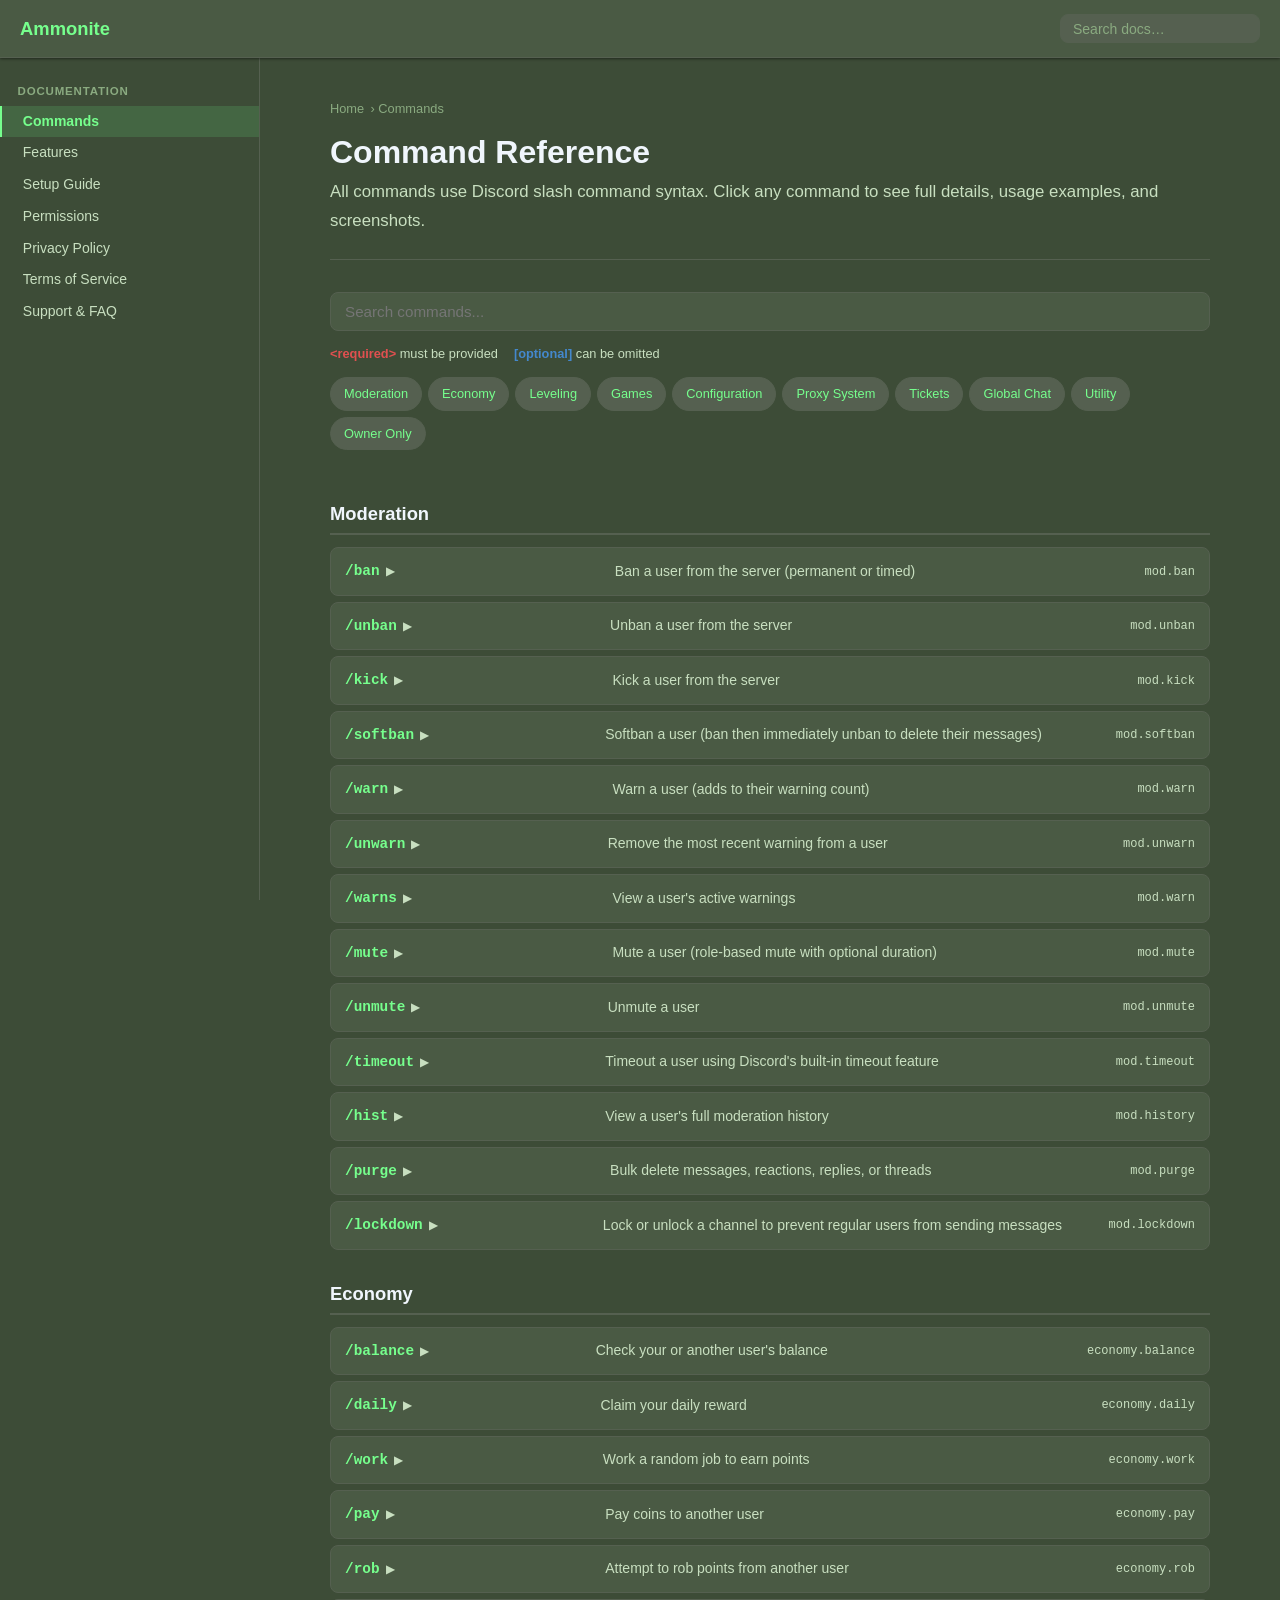
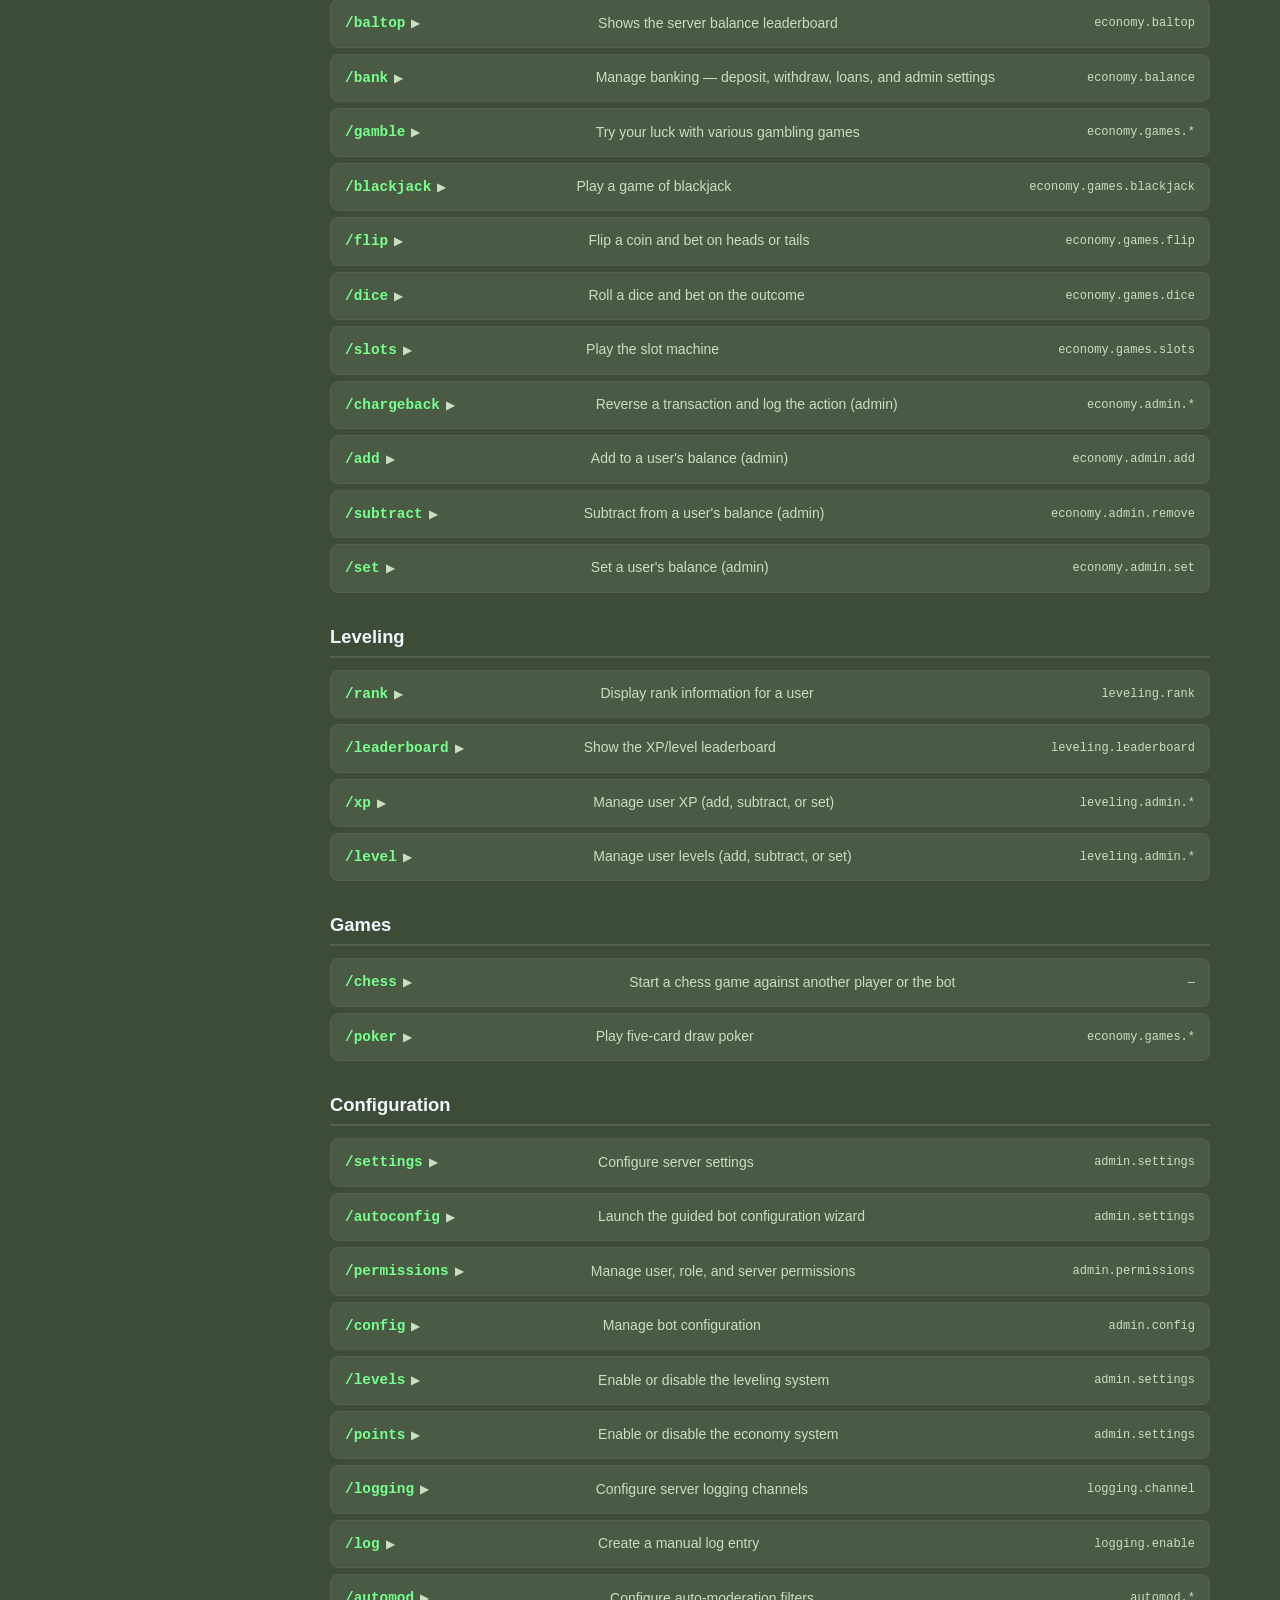
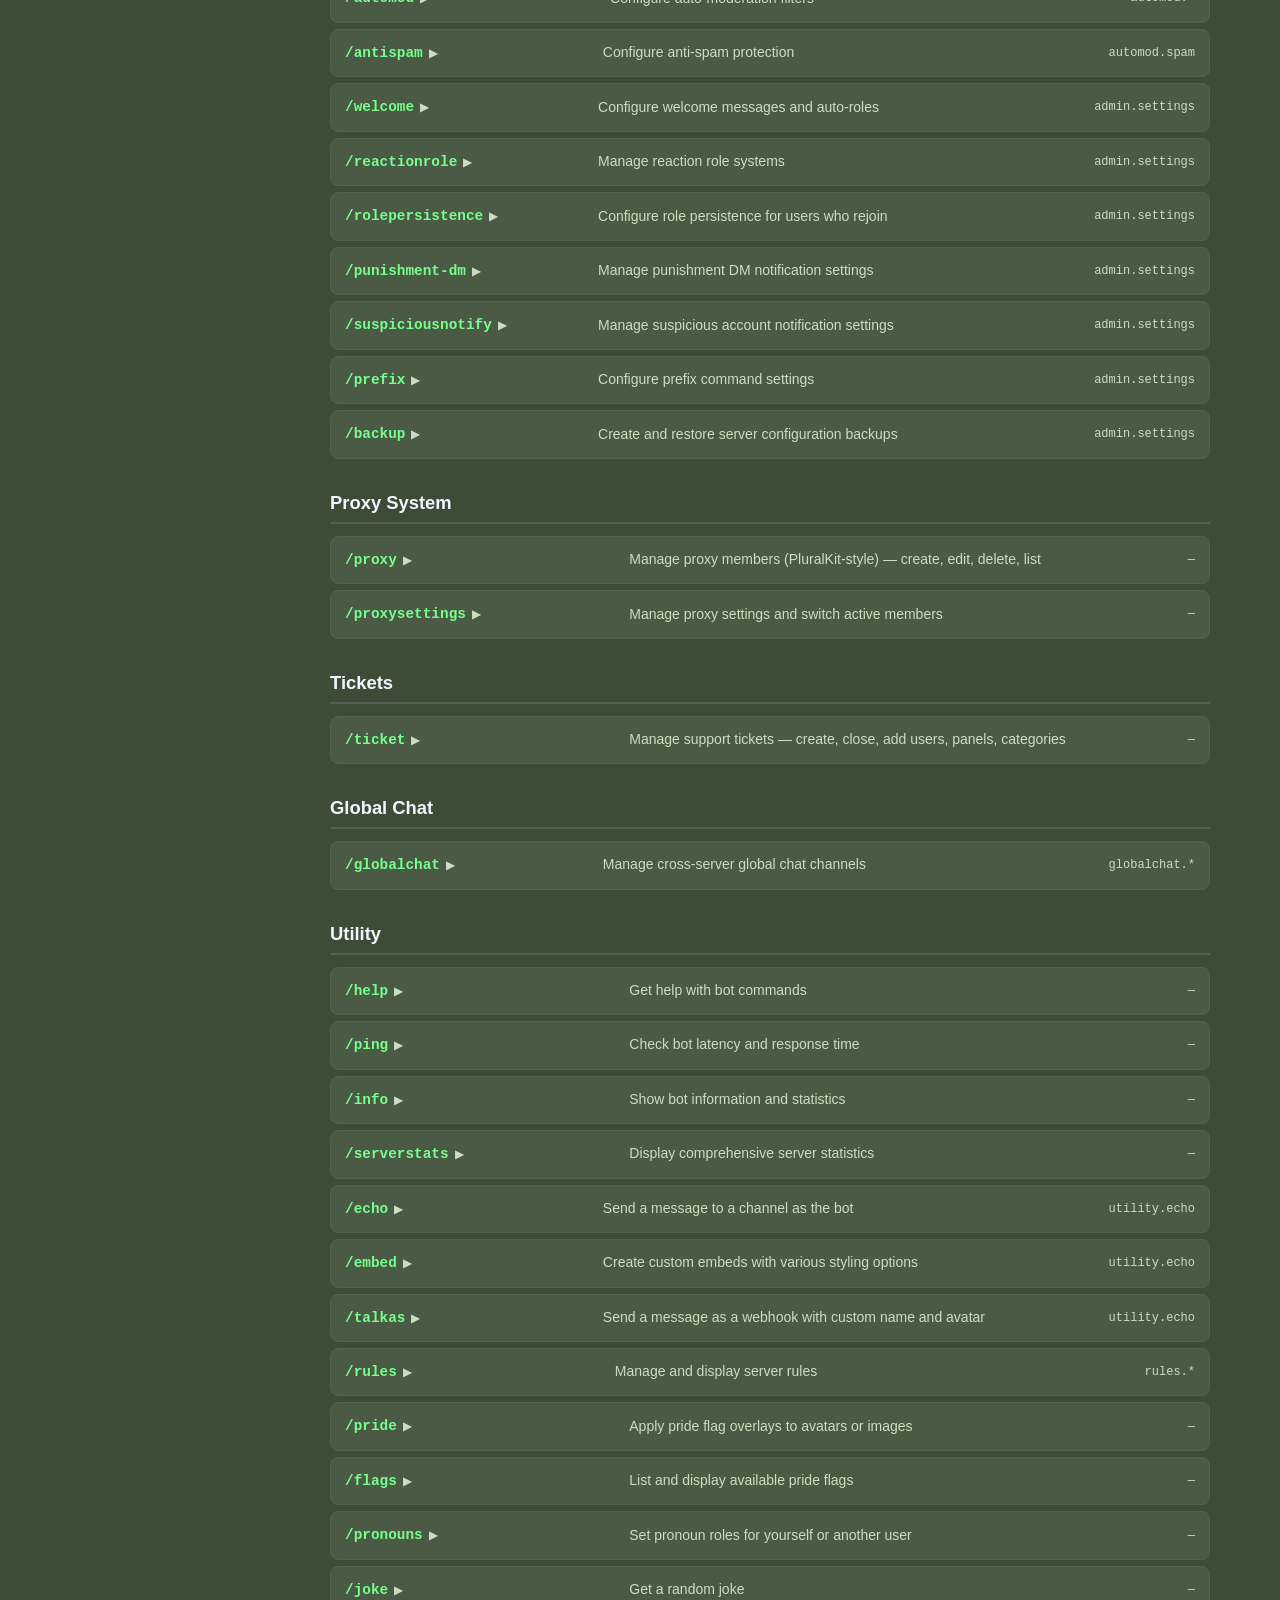
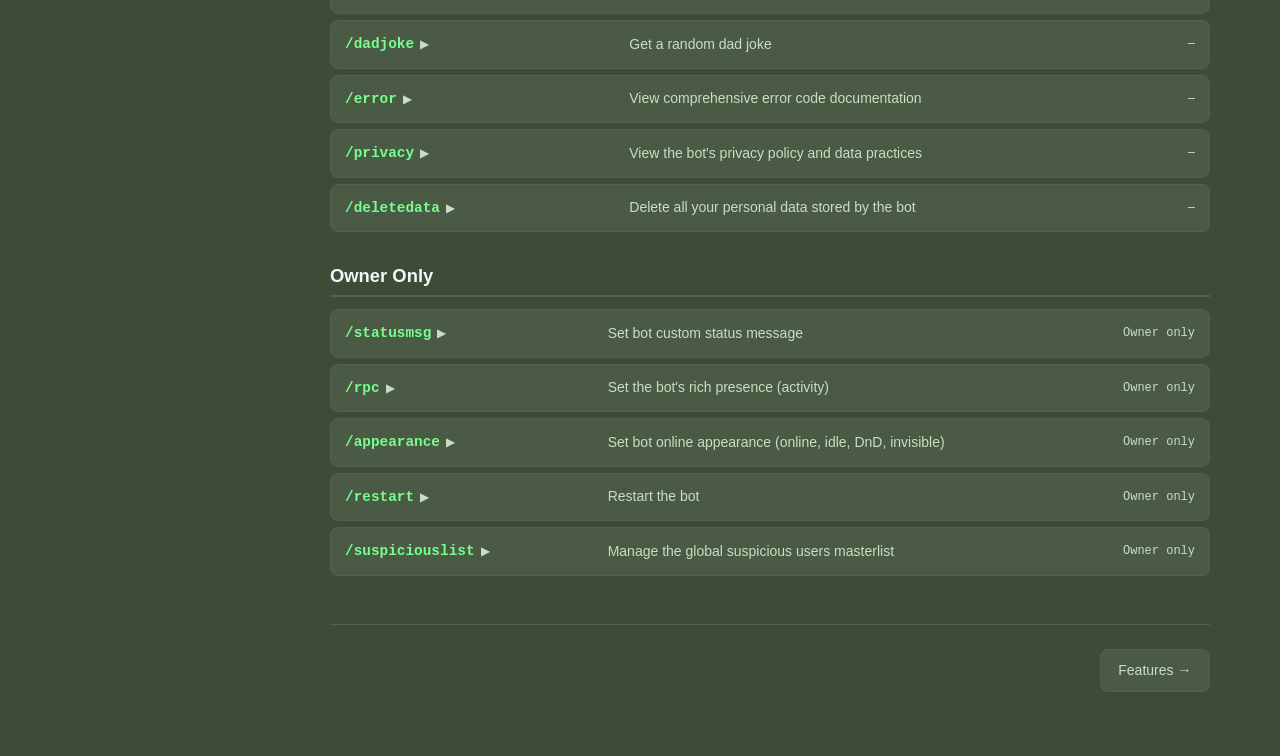
==== commit 1c453f09: "updated site" ====
--- a/site/commands.html
+++ b/site/commands.html
@@ -44,7 +44,7 @@
     .param-table tr:last-child td { border-bottom: none; }
     .param-required { color: #cc2222; font-weight: 700; font-size: 0.75rem; }
     .param-optional { color: #4488cc; font-size: 0.75rem; }
-    .cmd-screenshot { margin: 10px 0; border-radius: var(--radius); border: 1px solid var(--border); max-width: 100%; }
+    .cmd-screenshot { margin: 10px 0; border-radius: 10px; border: 1px solid var(--border); max-width: 100%; }
     .screenshot-caption { font-size: 0.75rem; color: var(--text-secondary); margin-top: 3px; font-style: italic; }
     .note-box { background: #fffae8; border-left: 3px solid #e8a820; padding: 8px 12px; border-radius: 0 var(--radius) var(--radius) 0; margin: 6px 0; font-size: 0.85rem; color: #6a5000; }
     .no-results { text-align: center; color: var(--text-secondary); padding: 40px 20px; display: none; font-size: 1rem; }
@@ -55,10 +55,10 @@
   </style>
 </head>
 <body>
-<header class="site-header"><button class="sidebar-toggle">&#9776;</button><a class="site-logo" href="index.html">&#127803; Ammonite</a></header>
+<header class="site-header"><button class="sidebar-toggle">&#9776;</button><a class="site-logo" href="/">Ammonite</a></header>
 <div class="site-body"><aside class="sidebar"></aside><div class="sidebar-backdrop"></div>
 <main class="content"><div class="content-inner">
-  <div class="breadcrumb"><a href="index.html">Home</a> &#8250; Commands</div>
+  <div class="breadcrumb"><a href="/">Home</a> &#8250; Commands</div>
   <div class="page-header"><h1>Command Reference</h1><p>All commands use Discord slash command syntax. Click any command to see full details, usage examples, and screenshots.</p></div>
 
   <div class="cmd-controls">
@@ -121,6 +121,8 @@
                 <h4>Screenshot</h4>
                 <img src="assets/ban-example.png" alt="Ban command example" class="cmd-screenshot">
                 <p class="screenshot-caption">Example of the /ban command in action</p>
+                <img src="assets/ban-example-command-feedback.png" alt="Ban command feedback" class="cmd-screenshot">
+                <p class="screenshot-caption">Feedback shown to the moderator executing /ban</p>
             </div>
         </div>
 
@@ -150,6 +152,8 @@
                 <h4>Screenshot</h4>
                 <img src="assets/unban-example.png" alt="Unban command example" class="cmd-screenshot">
                 <p class="screenshot-caption">Example of the /unban command</p>
+                <img src="assets/unban-example-command-feedback.png" alt="Unban command feedback" class="cmd-screenshot">
+                <p class="screenshot-caption">Feedback shown to the moderator executing /unban</p>
             </div>
         </div>
 
@@ -181,6 +185,8 @@
                 <h4>Screenshot</h4>
                 <img src="assets/kick-example.png" alt="Kick command example" class="cmd-screenshot">
                 <p class="screenshot-caption">Example of the /kick command</p>
+                <img src="assets/kick-example-command-feedback.png" alt="Kick command feedback" class="cmd-screenshot">
+                <p class="screenshot-caption">Feedback shown to the moderator executing /kick</p>
             </div>
         </div>
 
@@ -243,6 +249,10 @@
                 <h4>Screenshot</h4>
                 <img src="assets/warn-example.png" alt="Warn command example" class="cmd-screenshot">
                 <p class="screenshot-caption">Example of the /warn command</p>
+                <img src="assets/warn-example-command-feedback.png" alt="Warn command feedback" class="cmd-screenshot">
+                <p class="screenshot-caption">Feedback shown to the moderator executing /warn</p>
+                <img src="assets/warn-expiry-example.png" alt="Warn expiry example" class="cmd-screenshot">
+                <p class="screenshot-caption">Example of an expiring warning</p>
             </div>
         </div>
 
@@ -273,6 +283,8 @@
                 <h4>Screenshot</h4>
                 <img src="assets/unwarn-example.png" alt="Unwarn command example" class="cmd-screenshot">
                 <p class="screenshot-caption">Example of the /unwarn command</p>
+                <img src="assets/unwarn-example-command-feedback.png" alt="Unwarn command feedback" class="cmd-screenshot">
+                <p class="screenshot-caption">Feedback shown to the moderator executing /unwarn</p>
             </div>
         </div>
 
@@ -383,6 +395,8 @@
                 <h4>Screenshot</h4>
                 <img src="assets/timeout-example.png" alt="Timeout command example" class="cmd-screenshot">
                 <p class="screenshot-caption">Example of the /timeout command</p>
+                <img src="assets/timeout-example-command-feedback.png" alt="Timeout command feedback" class="cmd-screenshot">
+                <p class="screenshot-caption">Feedback shown to the moderator executing /timeout</p>
             </div>
         </div>
 
@@ -898,7 +912,7 @@
                 <ul>
                     <li>Supports <code>user</code>, <code>role</code>, and <code>everyone</code> targets.</li>
                     <li>Actions: <code>set</code>, <code>remove</code>, <code>view</code>.</li>
-                    <li>See <a href="permissions.html">Permissions</a> for the full list of nodes.</li>
+                    <li>See <a href="permissions">Permissions</a> for the full list of nodes.</li>
                 </ul>
             </div>
         </div>
--- a/site/common.css
+++ b/site/common.css
@@ -3,189 +3,824 @@
    ============================================================ */
 
 :root {
-  --brand-primary:  #7c5cbf;
-  --brand-dark:     #5b3fa0;
-  --brand-light:    #f0eaff;
-  --bg-page:        #f8f7fc;
-  --bg-surface:     #ffffff;
-  --bg-sidebar:     #f3f0f9;
-  --bg-inline:      #ede8f5;
-  --bg-tip:         #ecfdf5;
-  --bg-note:        #eff6ff;
-  --bg-warn:        #fffbeb;
-  --bg-danger:      #fff1f2;
-  --text-primary:   #0f0a1e;
-  --text-secondary: #4a4060;
-  --text-muted:     #8a7aa0;
-  --text-inline:    #6d3faf;
-  --text-link:      #7c5cbf;
-  --border:         #e2daf0;
-  --sidebar-w:      260px;
-  --header-h:       58px;
-  --content-max:    880px;
-  --radius:         8px;
-  --radius-sm:      4px;
-  --shadow:         0 1px 3px rgba(0,0,0,.08), 0 1px 2px rgba(0,0,0,.05);
-  --shadow-md:      0 4px 6px rgba(0,0,0,.06), 0 2px 4px rgba(0,0,0,.05);
-}
-
-@media (prefers-color-scheme: dark) {
-  :root {
-    --bg-page:        #0b0022;
-    --bg-surface:     #140040;
-    --bg-sidebar:     #0f0030;
-    --bg-inline:      #1a0a3e;
-    --bg-tip:         #052e16;
-    --bg-note:        #0c1a2e;
-    --bg-warn:        #2d1900;
-    --bg-danger:      #2d0a0a;
-    --text-primary:   #f0ebff;
-    --text-secondary: #b0a0cc;
-    --text-muted:     #6a5a80;
-    --text-inline:    #c0a0f0;
-    --text-link:      #a87fe0;
-    --border:         #2a1a5e;
-    --brand-light:    rgba(124,92,191,.12);
-  }
-}
-
-*, *::before, *::after { box-sizing: border-box; margin: 0; padding: 0; }
-html { font-size: 16px; scroll-behavior: smooth; scroll-padding-top: calc(var(--header-h) + 16px); }
-body { font-family: -apple-system, BlinkMacSystemFont, "Segoe UI", "Noto Sans", Helvetica, Arial, sans-serif; font-size: 1rem; line-height: 1.7; color: var(--text-primary); background: var(--bg-page); }
-
-@keyframes fadeIn { from { opacity: 0; transform: translateY(8px); } to { opacity: 1; transform: translateY(0); } }
+  --brand-primary: #76ff8d;
+  --brand-dark: #56d87a;
+  --brand-light: rgba(118, 255, 141, .15);
+  --bg-page: #3d4c37;
+  --bg-surface: #4a5a44;
+  --bg-sidebar: #38473200;
+  --bg-inline: #556050;
+  --bg-tip: #3a5a3a;
+  --bg-note: #3a4a5a;
+  --bg-warn: #5a4a2a;
+  --bg-danger: #5a3a3a;
+  --text-primary: #f0f6fc;
+  --text-secondary: #c8dfc0;
+  --text-muted: #8aaa80;
+  --text-inline: #76ff8d;
+  --text-link: #76ff8d;
+  --border: #556050;
+  --sidebar-w: 260px;
+  --header-h: 58px;
+  --content-max: 880px;
+  --radius: 8px;
+  --radius-sm: 4px;
+  --shadow: 0 1px 3px rgba(0, 0, 0, .3), 0 1px 2px rgba(0, 0, 0, .2);
+  --shadow-md: 0 4px 6px rgba(0, 0, 0, .25), 0 2px 4px rgba(0, 0, 0, .2);
+  color-scheme: dark;
+}
+
+*,
+*::before,
+*::after {
+  box-sizing: border-box;
+  margin: 0;
+  padding: 0;
+}
+
+html {
+  font-size: 16px;
+  scroll-behavior: smooth;
+  scroll-padding-top: calc(var(--header-h) + 16px);
+}
+
+body {
+  font-family: -apple-system, BlinkMacSystemFont, "Segoe UI", "Noto Sans", Helvetica, Arial, sans-serif;
+  font-size: 1rem;
+  line-height: 1.7;
+  color: var(--text-primary);
+  background: var(--bg-page);
+}
+
+@keyframes fadeIn {
+  from {
+    opacity: 0;
+    transform: translateY(8px);
+  }
+
+  to {
+    opacity: 1;
+    transform: translateY(0);
+  }
+}
 
 .site-header {
-  position: fixed; top: 0; left: 0; right: 0;
+  position: fixed;
+  top: 0;
+  left: 0;
+  right: 0;
   height: var(--header-h);
   background: var(--bg-surface);
   border-bottom: 1px solid var(--border);
-  display: flex; align-items: center;
-  padding: 0 1.25rem; gap: 1rem;
-  z-index: 100; box-shadow: var(--shadow);
-}
-.site-logo { display: flex; align-items: center; gap: 0.5rem; text-decoration: none; font-weight: 700; font-size: 1.15rem; color: var(--brand-primary); white-space: nowrap; }
-.site-logo:hover { color: var(--brand-dark); text-decoration: none; }
-.site-header-spacer { flex: 1; }
-.sidebar-toggle { display: none; background: none; border: 1px solid var(--border); border-radius: var(--radius-sm); padding: 0.3rem 0.55rem; cursor: pointer; color: var(--text-primary); font-size: 1.1rem; line-height: 1; }
-
-.site-body { display: flex; margin-top: var(--header-h); min-height: calc(100vh - var(--header-h)); }
+  display: flex;
+  align-items: center;
+  padding: 0 1.25rem;
+  gap: 1rem;
+  z-index: 100;
+  box-shadow: var(--shadow);
+}
+
+.site-logo {
+  display: flex;
+  align-items: center;
+  gap: 0.5rem;
+  text-decoration: none;
+  font-weight: 700;
+  font-size: 1.15rem;
+  color: var(--brand-primary);
+  white-space: nowrap;
+}
+
+.site-logo:hover {
+  color: var(--brand-dark);
+  text-decoration: none;
+}
+
+.site-header-spacer {
+  flex: 1;
+}
+
+.sidebar-toggle {
+  display: none;
+  background: none;
+  border: 1px solid var(--border);
+  border-radius: var(--radius-sm);
+  padding: 0.3rem 0.55rem;
+  cursor: pointer;
+  color: var(--text-primary);
+  font-size: 1.1rem;
+  line-height: 1;
+}
+
+.site-body {
+  display: flex;
+  margin-top: var(--header-h);
+  min-height: calc(100vh - var(--header-h));
+}
 
 .sidebar {
-  width: var(--sidebar-w); min-width: var(--sidebar-w);
-  background: var(--bg-sidebar); border-right: 1px solid var(--border);
+  width: var(--sidebar-w);
+  min-width: var(--sidebar-w);
+  background: var(--bg-sidebar);
+  border-right: 1px solid var(--border);
   height: calc(100vh - var(--header-h));
-  position: sticky; top: var(--header-h); overflow-y: auto;
-  padding: 1rem 0; scrollbar-width: thin; scrollbar-color: var(--border) transparent;
-}
-.sidebar-group-title { padding: 0.5rem 1.1rem 0.25rem; font-size: 0.72rem; font-weight: 700; text-transform: uppercase; letter-spacing: .07em; color: var(--text-muted); }
-.sidebar a { display: block; padding: 0.38rem 1.1rem 0.38rem 1.3rem; font-size: 0.875rem; color: var(--text-secondary); text-decoration: none; border-left: 2px solid transparent; transition: color .12s, background .12s, border-color .12s; line-height: 1.4; }
-.sidebar a:hover { color: var(--text-primary); background: var(--bg-inline); text-decoration: none; }
-.sidebar a.active { color: var(--brand-primary); border-left-color: var(--brand-primary); background: var(--brand-light); font-weight: 600; }
-
-.content { flex: 1; min-width: 0; padding: 2.5rem 2.5rem 4rem; }
-.content-inner { max-width: var(--content-max); margin: 0 auto; }
-
-h1, h2, h3, h4 { line-height: 1.25; font-weight: 700; color: var(--text-primary); }
-h1 { font-size: 2rem; margin-bottom: 0.6rem; }
-h2 { font-size: 1.4rem; margin-top: 2rem; margin-bottom: 0.6rem; padding-bottom: 0.3rem; border-bottom: 1px solid var(--border); }
-h3 { font-size: 1.1rem; margin-top: 1.4rem; margin-bottom: 0.4rem; }
-h4 { font-size: 1rem; margin-top: 1rem; margin-bottom: 0.3rem; }
-p { margin-bottom: 1rem; color: var(--text-secondary); }
-p strong { color: var(--text-primary); }
-ul, ol { margin: 0 0 1rem 1.5rem; color: var(--text-secondary); }
-li { margin-bottom: 0.3rem; }
-li strong { color: var(--text-primary); }
-a { color: var(--text-link); text-decoration: none; }
-a:hover { text-decoration: underline; }
-hr { border: none; border-top: 1px solid var(--border); margin: 2rem 0; }
-
-.page-header { margin-bottom: 2rem; padding-bottom: 1.5rem; border-bottom: 1px solid var(--border); }
-.page-header h1 { margin-bottom: 0.4rem; }
-.page-header p { font-size: 1.05rem; color: var(--text-secondary); margin: 0; }
-.breadcrumb { font-size: 0.8rem; color: var(--text-muted); margin-bottom: 0.75rem; display: flex; gap: 0.4rem; align-items: center; flex-wrap: wrap; }
-.breadcrumb a { color: var(--text-muted); }
-.breadcrumb a:hover { color: var(--text-link); text-decoration: none; }
-
-code { font-family: ui-monospace, SFMono-Regular, "SF Mono", Menlo, Consolas, monospace; font-size: 0.875em; background: var(--bg-inline); color: var(--text-inline); padding: 0.15em 0.4em; border-radius: var(--radius-sm); }
-
-.highlight { background: var(--bg-inline); padding: 0.9rem 1.1rem; border-radius: 0 var(--radius) var(--radius) 0; border-left: 4px solid var(--brand-primary); margin: 1rem 0; font-size: 0.925rem; color: var(--text-secondary); }
-.highlight strong { color: var(--text-primary); display: block; margin-bottom: 0.25rem; }
-.highlight ul, .highlight ol { margin-bottom: 0; }
-
-.callout { border-radius: var(--radius); padding: 1rem 1.25rem; margin: 1.25rem 0; border-left: 4px solid; font-size: 0.925rem; }
-.callout p { margin: 0; color: inherit; }
-.callout p + p { margin-top: 0.5rem; }
-.callout strong { display: block; margin-bottom: 0.3rem; font-size: 0.8rem; letter-spacing: .05em; text-transform: uppercase; }
-.callout-tip    { background: var(--bg-tip);    border-color: #10b981; color: #065f46; }
-.callout-note   { background: var(--bg-note);   border-color: #3b82f6; color: #1e40af; }
-.callout-warn   { background: var(--bg-warn);   border-color: #f59e0b; color: #78350f; }
-.callout-danger { background: var(--bg-danger); border-color: #ef4444; color: #7f1d1d; }
+  position: sticky;
+  top: var(--header-h);
+  overflow-y: auto;
+  padding: 1rem 0;
+  scrollbar-width: thin;
+  scrollbar-color: var(--border) transparent;
+}
+
+.sidebar-group-title {
+  padding: 0.5rem 1.1rem 0.25rem;
+  font-size: 0.72rem;
+  font-weight: 700;
+  text-transform: uppercase;
+  letter-spacing: .07em;
+  color: var(--text-muted);
+}
+
+.sidebar a {
+  display: block;
+  padding: 0.38rem 1.1rem 0.38rem 1.3rem;
+  font-size: 0.875rem;
+  color: var(--text-secondary);
+  text-decoration: none;
+  border-left: 2px solid transparent;
+  transition: color .12s, background .12s, border-color .12s;
+  line-height: 1.4;
+}
+
+.sidebar a:hover {
+  color: var(--text-primary);
+  background: var(--bg-inline);
+  text-decoration: none;
+}
+
+.sidebar a.active {
+  color: var(--brand-primary);
+  border-left-color: var(--brand-primary);
+  background: var(--brand-light);
+  font-weight: 600;
+}
+
+.content {
+  flex: 1;
+  min-width: 0;
+  padding: 2.5rem 2.5rem 4rem;
+}
+
+.content-inner {
+  max-width: var(--content-max);
+  margin: 0 auto;
+}
+
+h1,
+h2,
+h3,
+h4 {
+  line-height: 1.25;
+  font-weight: 700;
+  color: var(--text-primary);
+}
+
+h1 {
+  font-size: 2rem;
+  margin-bottom: 0.6rem;
+}
+
+h2 {
+  font-size: 1.4rem;
+  margin-top: 2rem;
+  margin-bottom: 0.6rem;
+  padding-bottom: 0.3rem;
+  border-bottom: 1px solid var(--border);
+}
+
+h3 {
+  font-size: 1.1rem;
+  margin-top: 1.4rem;
+  margin-bottom: 0.4rem;
+}
+
+h4 {
+  font-size: 1rem;
+  margin-top: 1rem;
+  margin-bottom: 0.3rem;
+}
+
+p {
+  margin-bottom: 1rem;
+  color: var(--text-secondary);
+}
+
+p strong {
+  color: var(--text-primary);
+}
+
+ul,
+ol {
+  margin: 0 0 1rem 1.5rem;
+  color: var(--text-secondary);
+}
+
+li {
+  margin-bottom: 0.3rem;
+}
+
+li strong {
+  color: var(--text-primary);
+}
+
+a {
+  color: var(--text-link);
+  text-decoration: none;
+}
+
+a:hover {
+  text-decoration: underline;
+}
+
+hr {
+  border: none;
+  border-top: 1px solid var(--border);
+  margin: 2rem 0;
+}
+
+.page-header {
+  margin-bottom: 2rem;
+  padding-bottom: 1.5rem;
+  border-bottom: 1px solid var(--border);
+}
+
+.page-header h1 {
+  margin-bottom: 0.4rem;
+}
+
+.page-header p {
+  font-size: 1.05rem;
+  color: var(--text-secondary);
+  margin: 0;
+}
+
+.breadcrumb {
+  font-size: 0.8rem;
+  color: var(--text-muted);
+  margin-bottom: 0.75rem;
+  display: flex;
+  gap: 0.4rem;
+  align-items: center;
+  flex-wrap: wrap;
+}
+
+.breadcrumb a {
+  color: var(--text-muted);
+}
+
+.breadcrumb a:hover {
+  color: var(--text-link);
+  text-decoration: none;
+}
+
+code {
+  font-family: ui-monospace, SFMono-Regular, "SF Mono", Menlo, Consolas, monospace;
+  font-size: 0.875em;
+  background: var(--bg-inline);
+  color: var(--text-inline);
+  padding: 0.15em 0.4em;
+  border-radius: var(--radius-sm);
+}
+
+.highlight {
+  background: var(--bg-inline);
+  padding: 0.9rem 1.1rem;
+  border-radius: 0 var(--radius) var(--radius) 0;
+  border-left: 4px solid var(--brand-primary);
+  margin: 1rem 0;
+  font-size: 0.925rem;
+  color: var(--text-secondary);
+}
+
+.highlight strong {
+  color: var(--text-primary);
+  display: block;
+  margin-bottom: 0.25rem;
+}
+
+.highlight ul,
+.highlight ol {
+  margin-bottom: 0;
+}
+
+.callout {
+  border-radius: var(--radius);
+  padding: 1rem 1.25rem;
+  margin: 1.25rem 0;
+  border-left: 4px solid;
+  font-size: 0.925rem;
+}
+
+.callout p {
+  margin: 0;
+  color: inherit;
+}
+
+.callout p+p {
+  margin-top: 0.5rem;
+}
+
+.callout strong {
+  display: block;
+  margin-bottom: 0.3rem;
+  font-size: 0.8rem;
+  letter-spacing: .05em;
+  text-transform: uppercase;
+}
+
+.callout-tip {
+  background: var(--bg-tip);
+  border-color: #10b981;
+  color: #065f46;
+}
+
+.callout-note {
+  background: var(--bg-note);
+  border-color: #3b82f6;
+  color: #1e40af;
+}
+
+.callout-warn {
+  background: var(--bg-warn);
+  border-color: #f59e0b;
+  color: #78350f;
+}
+
+.callout-danger {
+  background: var(--bg-danger);
+  border-color: #ef4444;
+  color: #7f1d1d;
+}
+
 @media (prefers-color-scheme: dark) {
-  .callout-tip    { color: #6ee7b7; }
-  .callout-note   { color: #93c5fd; }
-  .callout-warn   { color: #fcd34d; }
-  .callout-danger { color: #fca5a5; }
-}
-
-.doc-section { background: var(--bg-surface); border: 1px solid var(--border); border-radius: var(--radius); padding: 1.75rem 2rem; margin-bottom: 1.25rem; box-shadow: var(--shadow); animation: fadeIn .35s ease; }
-.doc-section h2 { margin-top: 0; border-bottom: none; padding-bottom: 0; }
-.doc-section h3 { color: var(--text-primary); }
-.doc-section p, .doc-section li { color: var(--text-secondary); }
-.doc-section ul, .doc-section ol { padding-left: 1.25rem; }
-
-.table-wrap { overflow-x: auto; margin: 1.25rem 0; border-radius: var(--radius); box-shadow: var(--shadow); }
-table { width: 100%; border-collapse: collapse; font-size: 0.9rem; background: var(--bg-surface); }
-thead tr { background: var(--bg-sidebar); }
-th { text-align: left; padding: 0.65rem 1rem; font-size: 0.8rem; font-weight: 600; letter-spacing: .04em; text-transform: uppercase; color: var(--text-secondary); border-bottom: 2px solid var(--border); }
-td { padding: 0.6rem 1rem; border-bottom: 1px solid var(--border); color: var(--text-secondary); vertical-align: top; }
-tbody tr:last-child td { border-bottom: none; }
-tbody tr:hover td { background: var(--bg-inline); }
-
-.page-nav { display: flex; justify-content: space-between; align-items: center; margin-top: 3rem; padding-top: 1.5rem; border-top: 1px solid var(--border); gap: 1rem; }
-.btn-nav { display: inline-flex; align-items: center; gap: 0.4rem; padding: 0.55rem 1.1rem; border-radius: var(--radius); font-size: 0.875rem; font-weight: 500; text-decoration: none; color: var(--text-secondary); background: var(--bg-surface); border: 1px solid var(--border); transition: color .15s, border-color .15s, background .15s; }
-.btn-nav:hover { color: var(--text-primary); border-color: var(--brand-primary); background: var(--brand-light); text-decoration: none; }
-.btn-nav.next { margin-left: auto; }
-
-.hero { text-align: center; padding: 5rem 2rem 3rem; animation: fadeIn .5s ease; }
-.hero h1 { font-size: 3rem; margin-bottom: 0.8rem; }
-.hero p { font-size: 1.2rem; color: var(--text-secondary); max-width: 600px; margin: 0 auto 1.5rem; }
-.hero-icon { font-size: 3.5rem; display: block; margin-bottom: 0.75rem; }
-.hero-badge { display: inline-block; background: var(--bg-inline); color: var(--text-muted); padding: 0.3rem 0.9rem; border-radius: 99px; font-size: 0.82rem; margin-bottom: 1.5rem; border: 1px solid var(--border); }
-.btn-invite { display: inline-block; background: var(--brand-primary); color: #fff !important; padding: 0.7rem 1.8rem; border-radius: var(--radius); font-size: 1rem; font-weight: 600; text-decoration: none !important; transition: background .15s, transform .15s; }
-.btn-invite:hover { background: var(--brand-dark); transform: translateY(-2px); }
-
-.section-cards { display: grid; grid-template-columns: repeat(auto-fit, minmax(260px, 1fr)); gap: 1.25rem; max-width: 1000px; margin: 0 auto; padding: 0 1.5rem 4rem; }
-.section-card { background: var(--bg-surface); border: 1px solid var(--border); border-radius: var(--radius); padding: 1.75rem; text-decoration: none; color: inherit; transition: transform .15s, box-shadow .15s, border-color .15s; box-shadow: var(--shadow); display: block; animation: fadeIn .35s ease; }
-.section-card:hover { transform: translateY(-3px); box-shadow: var(--shadow-md); border-color: var(--brand-primary); text-decoration: none; color: inherit; }
-.card-icon  { font-size: 2.2rem; margin-bottom: 0.75rem; display: block; }
-.card-title { font-size: 1.15rem; font-weight: 700; margin-bottom: 0.4rem; color: var(--text-primary); }
-.card-desc  { font-size: 0.875rem; color: var(--text-secondary); margin: 0; line-height: 1.55; }
-
-.feature-strip { border-top: 1px solid var(--border); padding: 3rem 2rem; text-align: center; }
-.feature-strip-inner { display: flex; justify-content: center; flex-wrap: wrap; gap: 3rem; max-width: 820px; margin: 0 auto; }
-.feature-strip-item { flex: 1; min-width: 150px; }
-.feature-strip-item .fi-icon { font-size: 2rem; margin-bottom: 0.4rem; }
-.feature-strip-item strong { display: block; margin-bottom: 0.2rem; color: var(--text-primary); font-size: 0.95rem; }
-.feature-strip-item span { font-size: 0.85rem; color: var(--text-muted); }
-
-.site-footer { border-top: 1px solid var(--border); padding: 1.5rem; text-align: center; font-size: 0.82rem; color: var(--text-muted); }
-.site-footer a { color: var(--text-muted); }
-.site-footer a:hover { color: var(--text-link); text-decoration: none; }
+  .callout-tip {
+    color: #6ee7b7;
+  }
+
+  .callout-note {
+    color: #93c5fd;
+  }
+
+  .callout-warn {
+    color: #fcd34d;
+  }
+
+  .callout-danger {
+    color: #fca5a5;
+  }
+}
+
+.doc-section {
+  background: var(--bg-surface);
+  border: 1px solid var(--border);
+  border-radius: var(--radius);
+  padding: 1.75rem 2rem;
+  margin-bottom: 1.25rem;
+  box-shadow: var(--shadow);
+  animation: fadeIn .35s ease;
+}
+
+.doc-section h2 {
+  margin-top: 0;
+  border-bottom: none;
+  padding-bottom: 0;
+}
+
+.doc-section h3 {
+  color: var(--text-primary);
+}
+
+.doc-section p,
+.doc-section li {
+  color: var(--text-secondary);
+}
+
+.doc-section ul,
+.doc-section ol {
+  padding-left: 1.25rem;
+}
+
+.table-wrap {
+  overflow-x: auto;
+  margin: 1.25rem 0;
+  border-radius: var(--radius);
+  box-shadow: var(--shadow);
+}
+
+table {
+  width: 100%;
+  border-collapse: collapse;
+  font-size: 0.9rem;
+  background: var(--bg-surface);
+}
+
+thead tr {
+  background: var(--bg-sidebar);
+}
+
+th {
+  text-align: left;
+  padding: 0.65rem 1rem;
+  font-size: 0.8rem;
+  font-weight: 600;
+  letter-spacing: .04em;
+  text-transform: uppercase;
+  color: var(--text-secondary);
+  border-bottom: 2px solid var(--border);
+}
+
+td {
+  padding: 0.6rem 1rem;
+  border-bottom: 1px solid var(--border);
+  color: var(--text-secondary);
+  vertical-align: top;
+}
+
+tbody tr:last-child td {
+  border-bottom: none;
+}
+
+tbody tr:hover td {
+  background: var(--bg-inline);
+}
+
+.page-nav {
+  display: flex;
+  justify-content: space-between;
+  align-items: center;
+  margin-top: 3rem;
+  padding-top: 1.5rem;
+  border-top: 1px solid var(--border);
+  gap: 1rem;
+}
+
+.btn-nav {
+  display: inline-flex;
+  align-items: center;
+  gap: 0.4rem;
+  padding: 0.55rem 1.1rem;
+  border-radius: var(--radius);
+  font-size: 0.875rem;
+  font-weight: 500;
+  text-decoration: none;
+  color: var(--text-secondary);
+  background: var(--bg-surface);
+  border: 1px solid var(--border);
+  transition: color .15s, border-color .15s, background .15s;
+}
+
+.btn-nav:hover {
+  color: var(--text-primary);
+  border-color: var(--brand-primary);
+  background: var(--brand-light);
+  text-decoration: none;
+}
+
+.btn-nav.next {
+  margin-left: auto;
+}
+
+.hero {
+  text-align: center;
+  padding: 5rem 2rem 3rem;
+  animation: fadeIn .5s ease;
+}
+
+.hero h1 {
+  font-size: 3rem;
+  margin-bottom: 0.8rem;
+}
+
+.hero p {
+  font-size: 1.2rem;
+  color: var(--text-secondary);
+  max-width: 600px;
+  margin: 0 auto 1.5rem;
+}
+
+.hero-icon {
+  font-size: 3.5rem;
+  display: block;
+  margin-bottom: 0.75rem;
+}
+
+.hero-badge {
+  display: inline-block;
+  background: var(--bg-inline);
+  color: var(--text-muted);
+  padding: 0.3rem 0.9rem;
+  border-radius: 99px;
+  font-size: 0.82rem;
+  margin-bottom: 1.5rem;
+  border: 1px solid var(--border);
+}
+
+.btn-invite {
+  display: inline-block;
+  background: var(--bg-surface);
+  color: #fff !important;
+  padding: 0.7rem 1.8rem;
+  border-radius: var(--radius);
+  font-size: 1rem;
+  font-weight: 600;
+  text-decoration: none !important;
+  transition: background .15s, transform .15s;
+}
+
+.btn-invite:hover {
+  /* background: var(--brand-dark); */
+  outline: 1px solid var(--brand-primary);
+  transform: translateY(-2px);
+}
+
+.section-cards {
+  display: grid;
+  grid-template-columns: repeat(auto-fit, minmax(260px, 1fr));
+  gap: 1.25rem;
+  max-width: 1000px;
+  margin: 0 auto;
+  padding: 0 1.5rem 4rem;
+}
+
+.section-card {
+  background: var(--bg-surface);
+  border: 1px solid var(--border);
+  border-radius: var(--radius);
+  padding: 1.75rem;
+  text-decoration: none;
+  color: inherit;
+  transition: transform .15s, box-shadow .15s, border-color .15s;
+  box-shadow: var(--shadow);
+  display: block;
+  animation: fadeIn .35s ease;
+}
+
+.section-card:hover {
+  transform: translateY(-3px);
+  box-shadow: var(--shadow-md);
+  border-color: var(--brand-primary);
+  text-decoration: none;
+  color: inherit;
+}
+
+.card-icon {
+  font-size: 2.2rem;
+  margin-bottom: 0.75rem;
+  display: block;
+}
+
+.card-title {
+  font-size: 1.15rem;
+  font-weight: 700;
+  margin-bottom: 0.4rem;
+  color: var(--text-primary);
+}
+
+.card-desc {
+  font-size: 0.875rem;
+  color: var(--text-secondary);
+  margin: 0;
+  line-height: 1.55;
+}
+
+.feature-strip {
+  border-top: 1px solid var(--border);
+  padding: 3rem 2rem;
+  text-align: center;
+}
+
+.feature-strip-inner {
+  display: flex;
+  justify-content: center;
+  flex-wrap: wrap;
+  gap: 3rem;
+  max-width: 820px;
+  margin: 0 auto;
+}
+
+.feature-strip-item {
+  flex: 1;
+  min-width: 150px;
+}
+
+.feature-strip-item .fi-icon {
+  font-size: 2rem;
+  margin-bottom: 0.4rem;
+}
+
+.feature-strip-item strong {
+  display: block;
+  margin-bottom: 0.2rem;
+  color: var(--text-primary);
+  font-size: 0.95rem;
+}
+
+.feature-strip-item span {
+  font-size: 0.85rem;
+  color: var(--text-muted);
+}
+
+.site-footer {
+  border-top: 1px solid var(--border);
+  padding: 1.5rem;
+  text-align: center;
+  font-size: 0.82rem;
+  color: var(--text-muted);
+}
+
+.site-footer a {
+  color: var(--text-muted);
+}
+
+.site-footer a:hover {
+  color: var(--text-link);
+  text-decoration: none;
+}
 
 @media (max-width: 900px) {
-  .sidebar { position: fixed; left: -280px; top: var(--header-h); height: calc(100vh - var(--header-h)); z-index: 90; transition: left .25s cubic-bezier(.4,0,.2,1); }
-  .sidebar.open { left: 0; box-shadow: 4px 0 24px rgba(0,0,0,.18); }
-  .sidebar-toggle { display: flex; align-items: center; justify-content: center; }
-  .content { padding: 1.5rem 1.25rem 3rem; }
-  .sidebar-backdrop { display: none; position: fixed; inset: 0; background: rgba(0,0,0,.3); z-index: 80; }
-  .sidebar-backdrop.open { display: block; }
-}
+  .sidebar {
+    position: fixed;
+    left: -280px;
+    top: var(--header-h);
+    height: calc(100vh - var(--header-h));
+    z-index: 90;
+    transition: left .25s cubic-bezier(.4, 0, .2, 1);
+  }
+
+  .sidebar.open {
+    left: 0;
+    box-shadow: 4px 0 24px rgba(0, 0, 0, .18);
+  }
+
+  .sidebar-toggle {
+    display: flex;
+    align-items: center;
+    justify-content: center;
+  }
+
+  .content {
+    padding: 1.5rem 1.25rem 3rem;
+  }
+
+  .sidebar-backdrop {
+    display: none;
+    position: fixed;
+    inset: 0;
+    background: rgba(0, 0, 0, .3);
+    z-index: 80;
+  }
+
+  .sidebar-backdrop.open {
+    display: block;
+  }
+}
+
 @media (max-width: 600px) {
-  h1 { font-size: 1.65rem; }
-  h2 { font-size: 1.25rem; }
-  .hero h1 { font-size: 2.2rem; }
-  .section-cards { grid-template-columns: 1fr; padding: 0 1rem 3rem; }
-  .page-nav { flex-direction: column; }
-  .btn-nav.next { margin-left: 0; align-self: flex-end; }
+  h1 {
+    font-size: 1.65rem;
+  }
+
+  h2 {
+    font-size: 1.25rem;
+  }
+
+  .hero h1 {
+    font-size: 2.2rem;
+  }
+
+  .section-cards {
+    grid-template-columns: 1fr;
+    padding: 0 1rem 3rem;
+  }
+
+  .page-nav {
+    flex-direction: column;
+  }
+
+  .btn-nav.next {
+    margin-left: 0;
+    align-self: flex-end;
+  }
+}
+
+/* ── Search ─────────────────────────────────────────────────── */
+.site-search {
+  position: relative;
+  margin-left: auto;
+}
+
+.site-search-input {
+  background: var(--bg-inline);
+  border: 1px solid var(--border);
+  border-radius: var(--radius);
+  color: var(--text-primary);
+  font-size: 0.875rem;
+  padding: 0.35rem 0.75rem;
+  width: 200px;
+  outline: none;
+  transition: border-color .15s, width .2s;
+  font-family: inherit;
+}
+
+.site-search-input::placeholder {
+  color: var(--text-muted);
+}
+
+.site-search-input:focus {
+  border-color: var(--brand-primary);
+  width: 260px;
+}
+
+.site-search-dropdown {
+  position: absolute;
+  top: calc(100% + 6px);
+  right: 0;
+  width: 320px;
+  background: var(--bg-surface);
+  border: 1px solid var(--border);
+  border-radius: var(--radius);
+  box-shadow: var(--shadow-md);
+  z-index: 200;
+  overflow: hidden;
+  display: none;
+  animation: fadeIn .15s ease;
+}
+
+.site-search-dropdown.open {
+  display: block;
+}
+
+.search-result {
+  display: flex;
+  flex-direction: column;
+  padding: 0.6rem 1rem;
+  text-decoration: none;
+  color: var(--text-primary);
+  border-bottom: 1px solid var(--border);
+  font-size: 0.875rem;
+  transition: background .1s;
+  cursor: pointer;
+}
+
+.search-result:last-child {
+  border-bottom: none;
+}
+
+.search-result:hover,
+.search-result.focused {
+  background: var(--bg-inline);
+  text-decoration: none;
+  color: var(--text-primary);
+}
+
+.search-result-title {
+  font-weight: 600;
+  color: var(--brand-primary);
+}
+
+.search-result-section {
+  font-size: 0.75rem;
+  color: var(--text-muted);
+  margin-top: 0.1rem;
+}
+
+.search-result-snippet {
+  font-size: 0.78rem;
+  color: var(--text-muted);
+  margin-top: 0.2rem;
+  line-height: 1.4;
+  white-space: nowrap;
+  overflow: hidden;
+  text-overflow: ellipsis;
+}
+
+.search-empty {
+  padding: 0.75rem 1rem;
+  font-size: 0.875rem;
+  color: var(--text-muted);
+  text-align: center;
+}
+
+@media (max-width: 600px) {
+  .site-search-input {
+    width: 130px;
+  }
+
+  .site-search-input:focus {
+    width: 160px;
+  }
+
+  .site-search-dropdown {
+    width: 260px;
+  }
 }
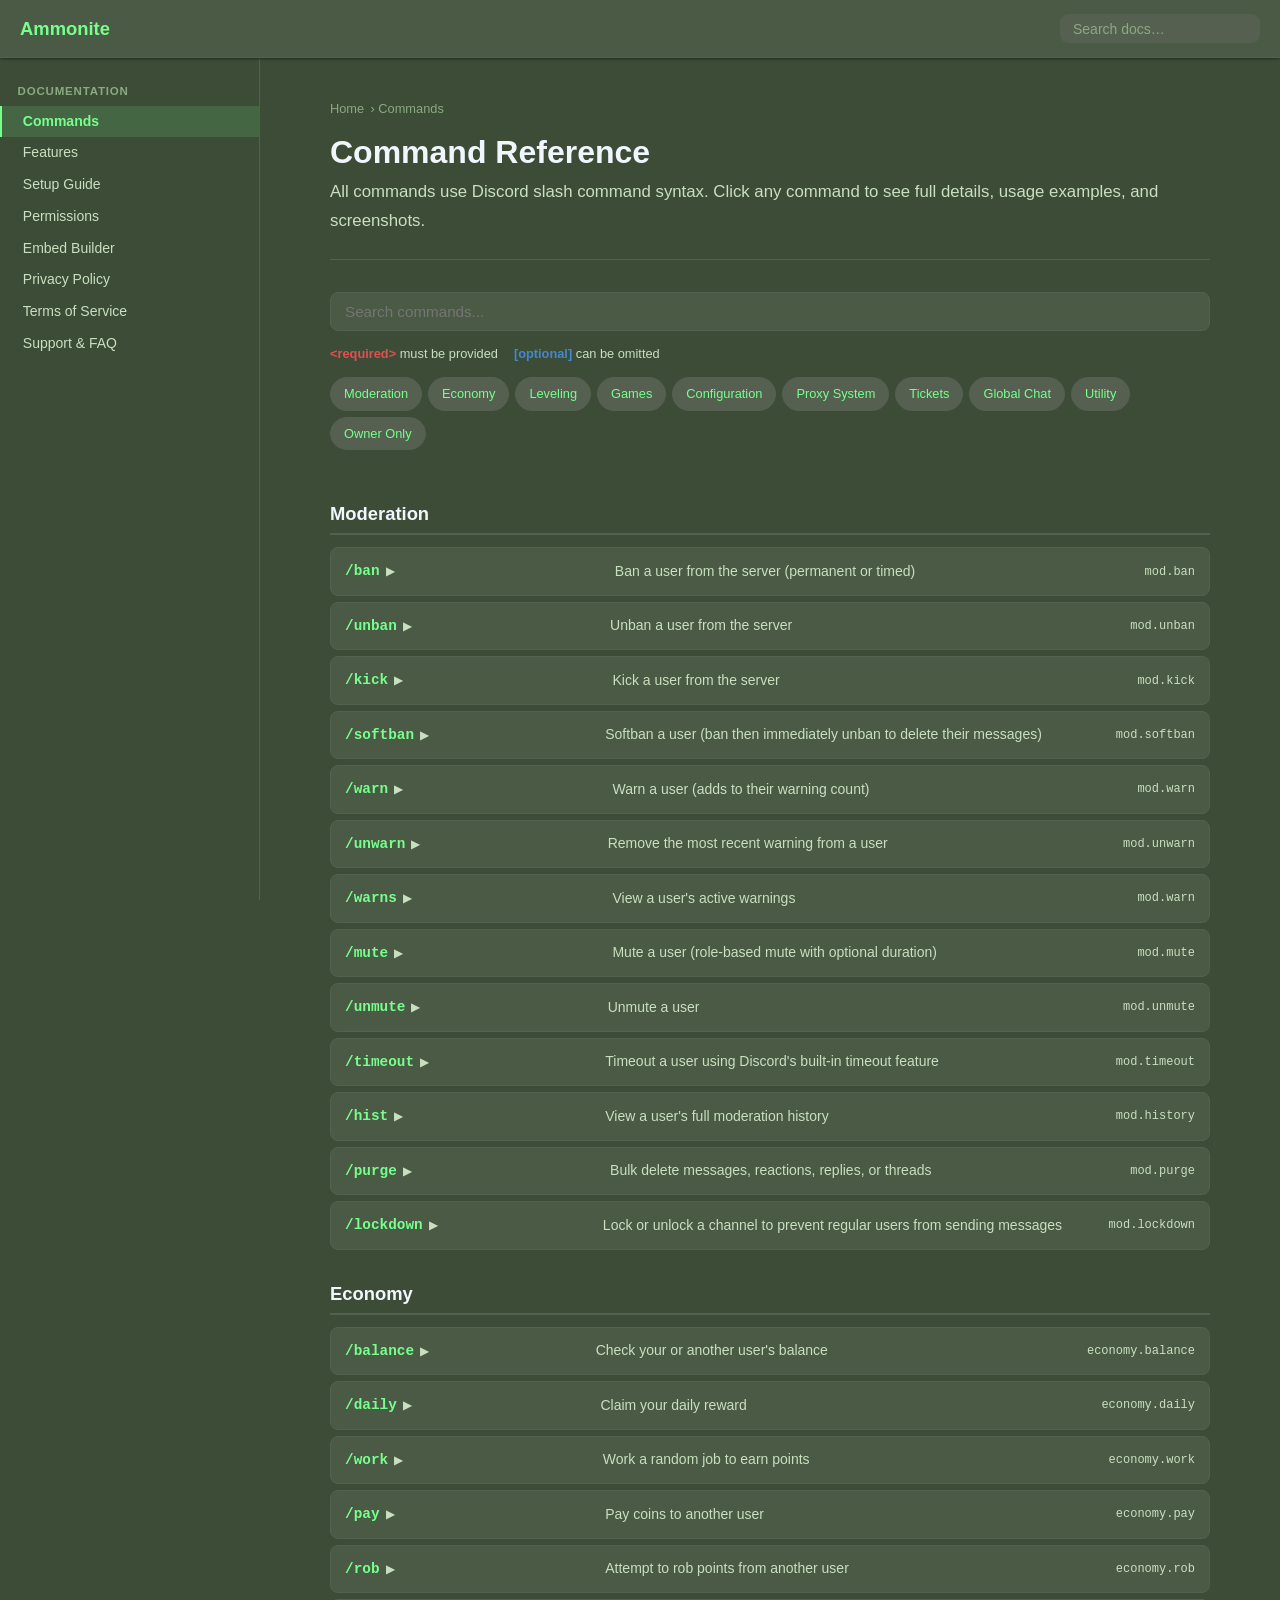
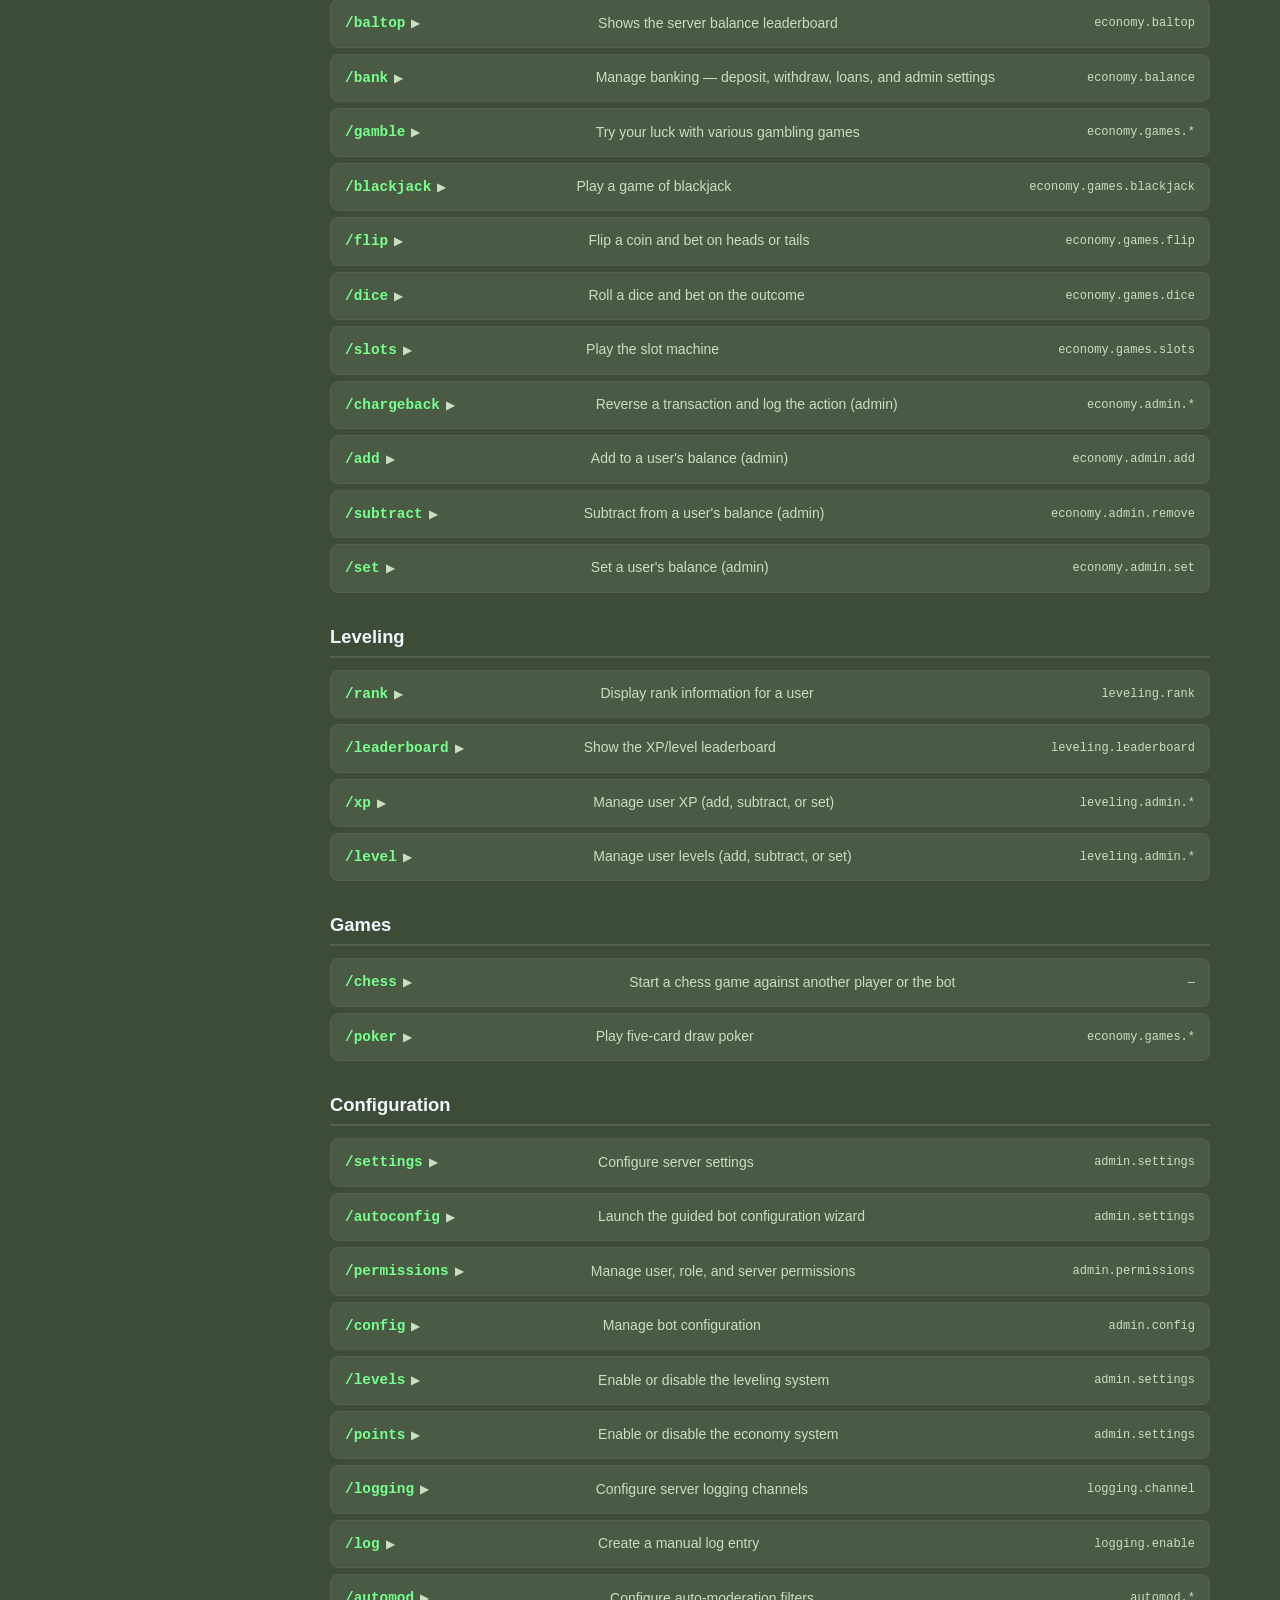
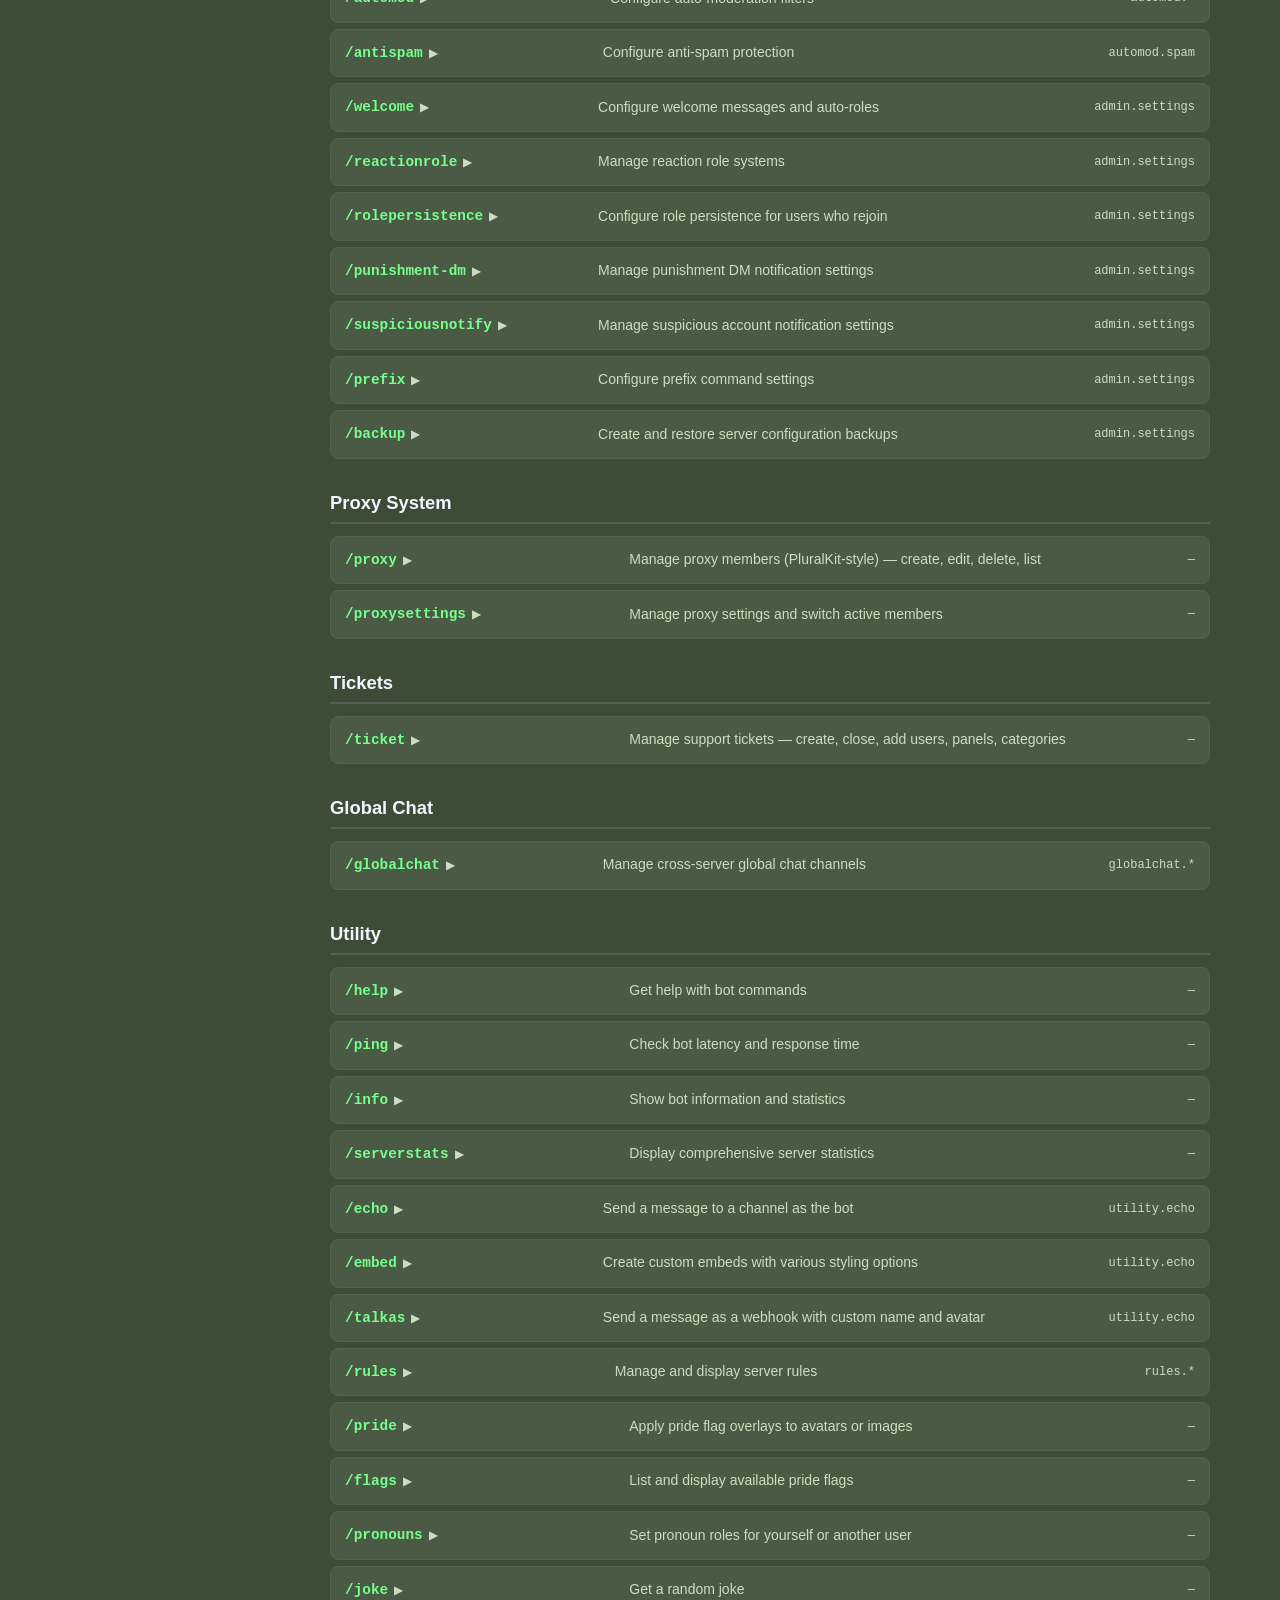
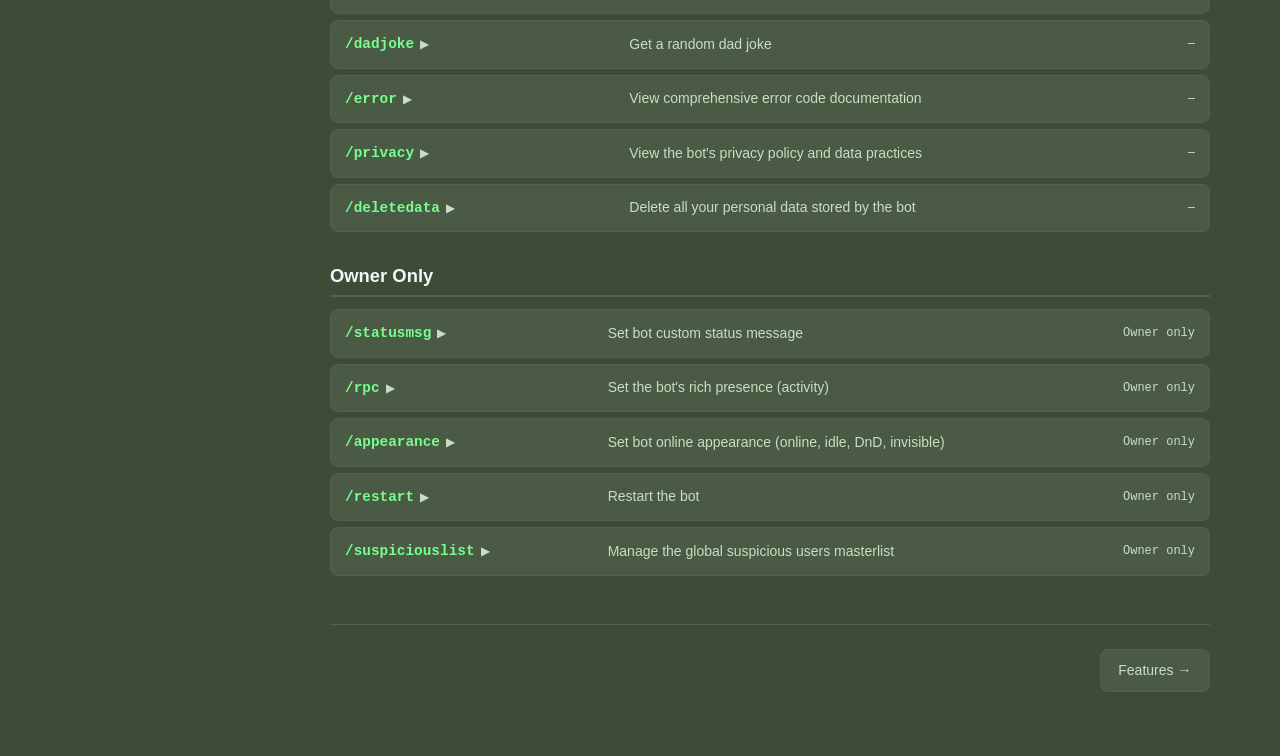
==== commit 6e069ace: "added toggling all prefix commands misc code cleanup updated website" ====
--- a/site/commands.html
+++ b/site/commands.html
@@ -6,7 +6,7 @@
   <title>Commands — Ammonite</title>
   <link rel="stylesheet" href="common.css">
   <style>
-    /* ── commands-specific overrides ── */
+    /* commands-specific overrides */
     .cmd-controls { margin-bottom: 1.25rem; display: flex; flex-direction: column; gap: 0.75rem; }
     .cmd-search { width: 100%; padding: 10px 14px; font-size: 0.95rem; border: 1px solid var(--border); border-radius: var(--radius); background: var(--bg-surface); color: var(--text-primary); box-sizing: border-box; }
     .cmd-search:focus { outline: none; border-color: var(--brand-primary); box-shadow: 0 0 0 3px var(--brand-light); }
@@ -1086,7 +1086,22 @@
             </div>
             <div class="cmd-detail">
                 <h4>Syntax</h4>
-                <div class="syntax-block">/prefix <span class="required">&lt;action&gt;</span></div>
+                <div class="syntax-block">/prefix <span class="required">&lt;action&gt;</span> <span class="optional">[prefix]</span></div>
+                <h4>Subcommands</h4>
+                <ul>
+                    <li><code>enable</code> — enable prefix commands (resets to <code>!</code> if none configured)</li>
+                    <li><code>disable</code> — disable prefix commands entirely</li>
+                    <li><code>add &lt;prefix&gt;</code> — add a new prefix (e.g. <code>?</code> or <code>sb!</code>)</li>
+                    <li><code>remove &lt;prefix&gt;</code> — remove a prefix; removing the last one auto-disables prefix commands</li>
+                    <li><code>set &lt;prefix&gt;</code> — replace all prefixes with a single one</li>
+                    <li><code>status</code> — show current prefixes and enabled/disabled state</li>
+                </ul>
+                <h4>Details</h4>
+                <ul>
+                    <li>Prefix commands are separate from slash commands and are disabled by default.</li>
+                    <li>If all prefixes are removed, prefix commands are automatically disabled.</li>
+                    <li>Re-enabling with no prefixes configured will reset to <code>!</code>.</li>
+                </ul>
             </div>
         </div>
 
--- a/site/common.css
+++ b/site/common.css
@@ -713,7 +713,7 @@
   }
 }
 
-/* ── Search ─────────────────────────────────────────────────── */
+/* Search */
 .site-search {
   position: relative;
   margin-left: auto;
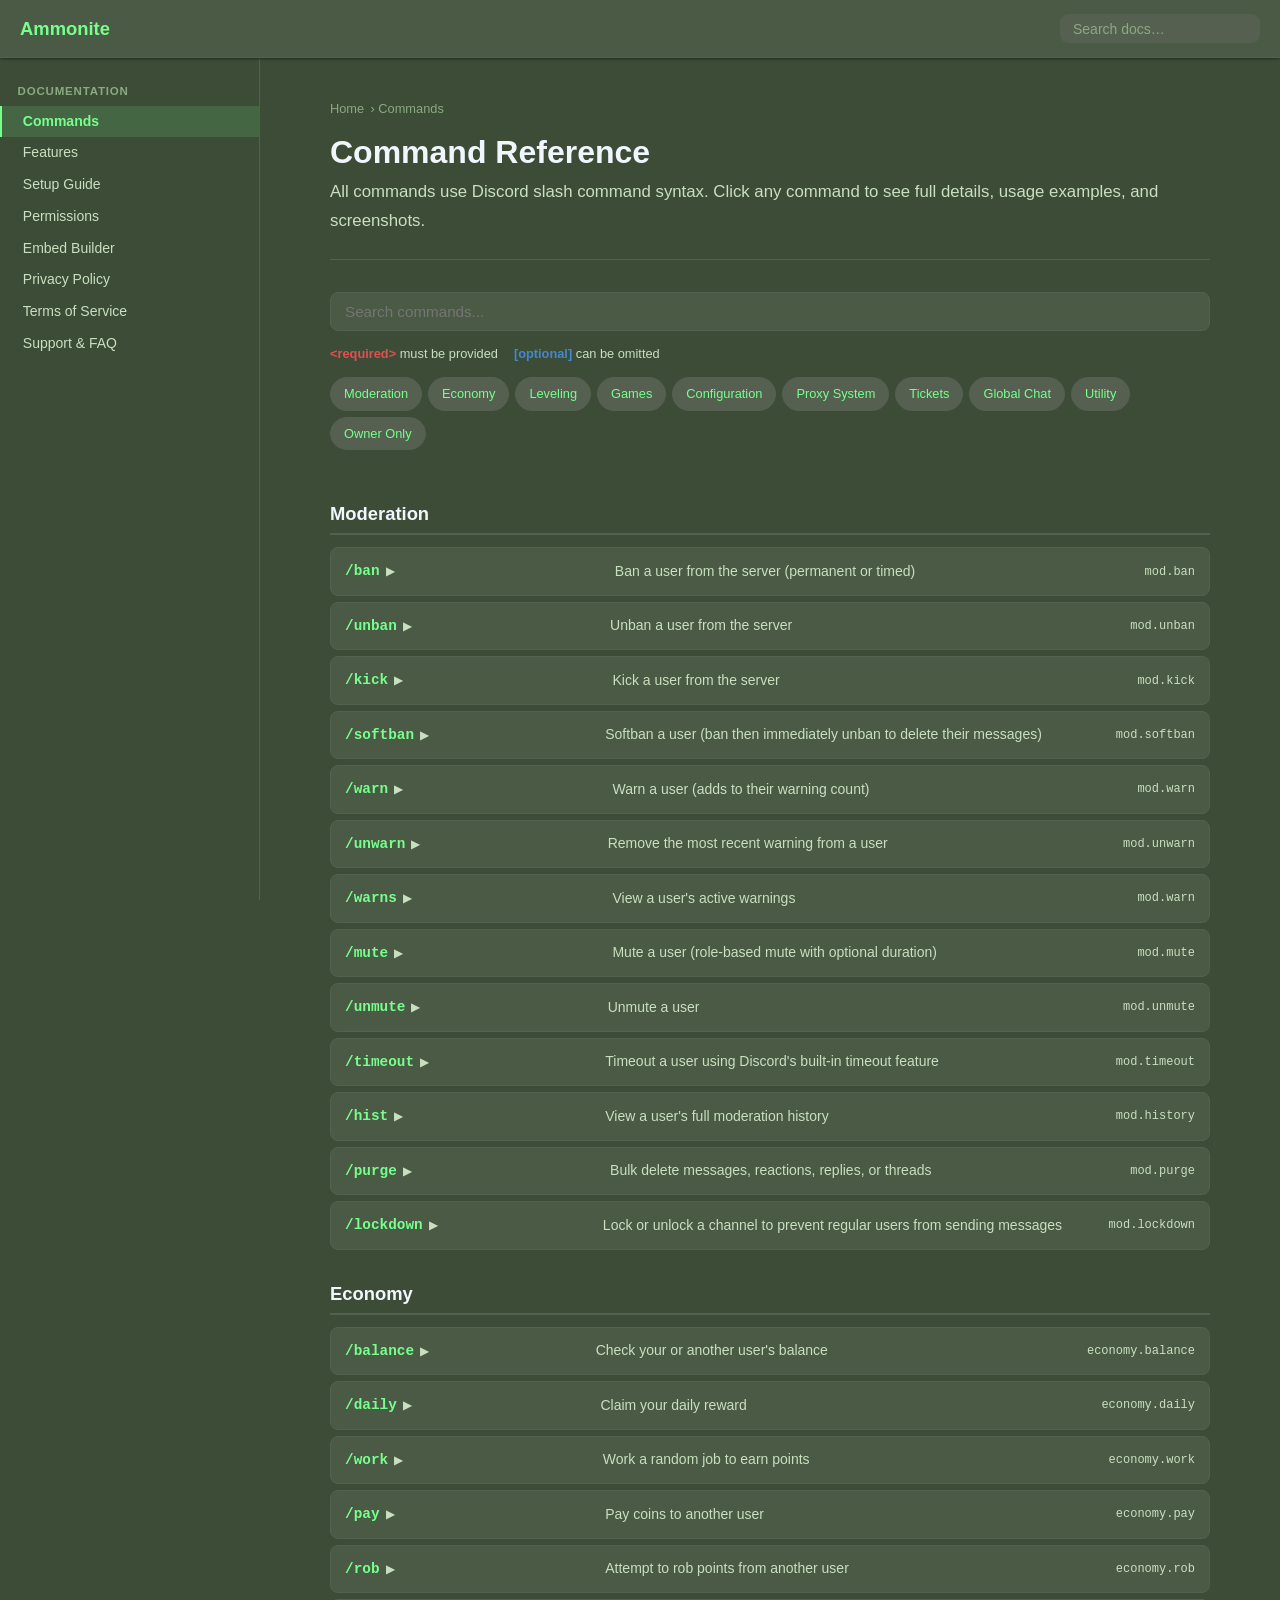
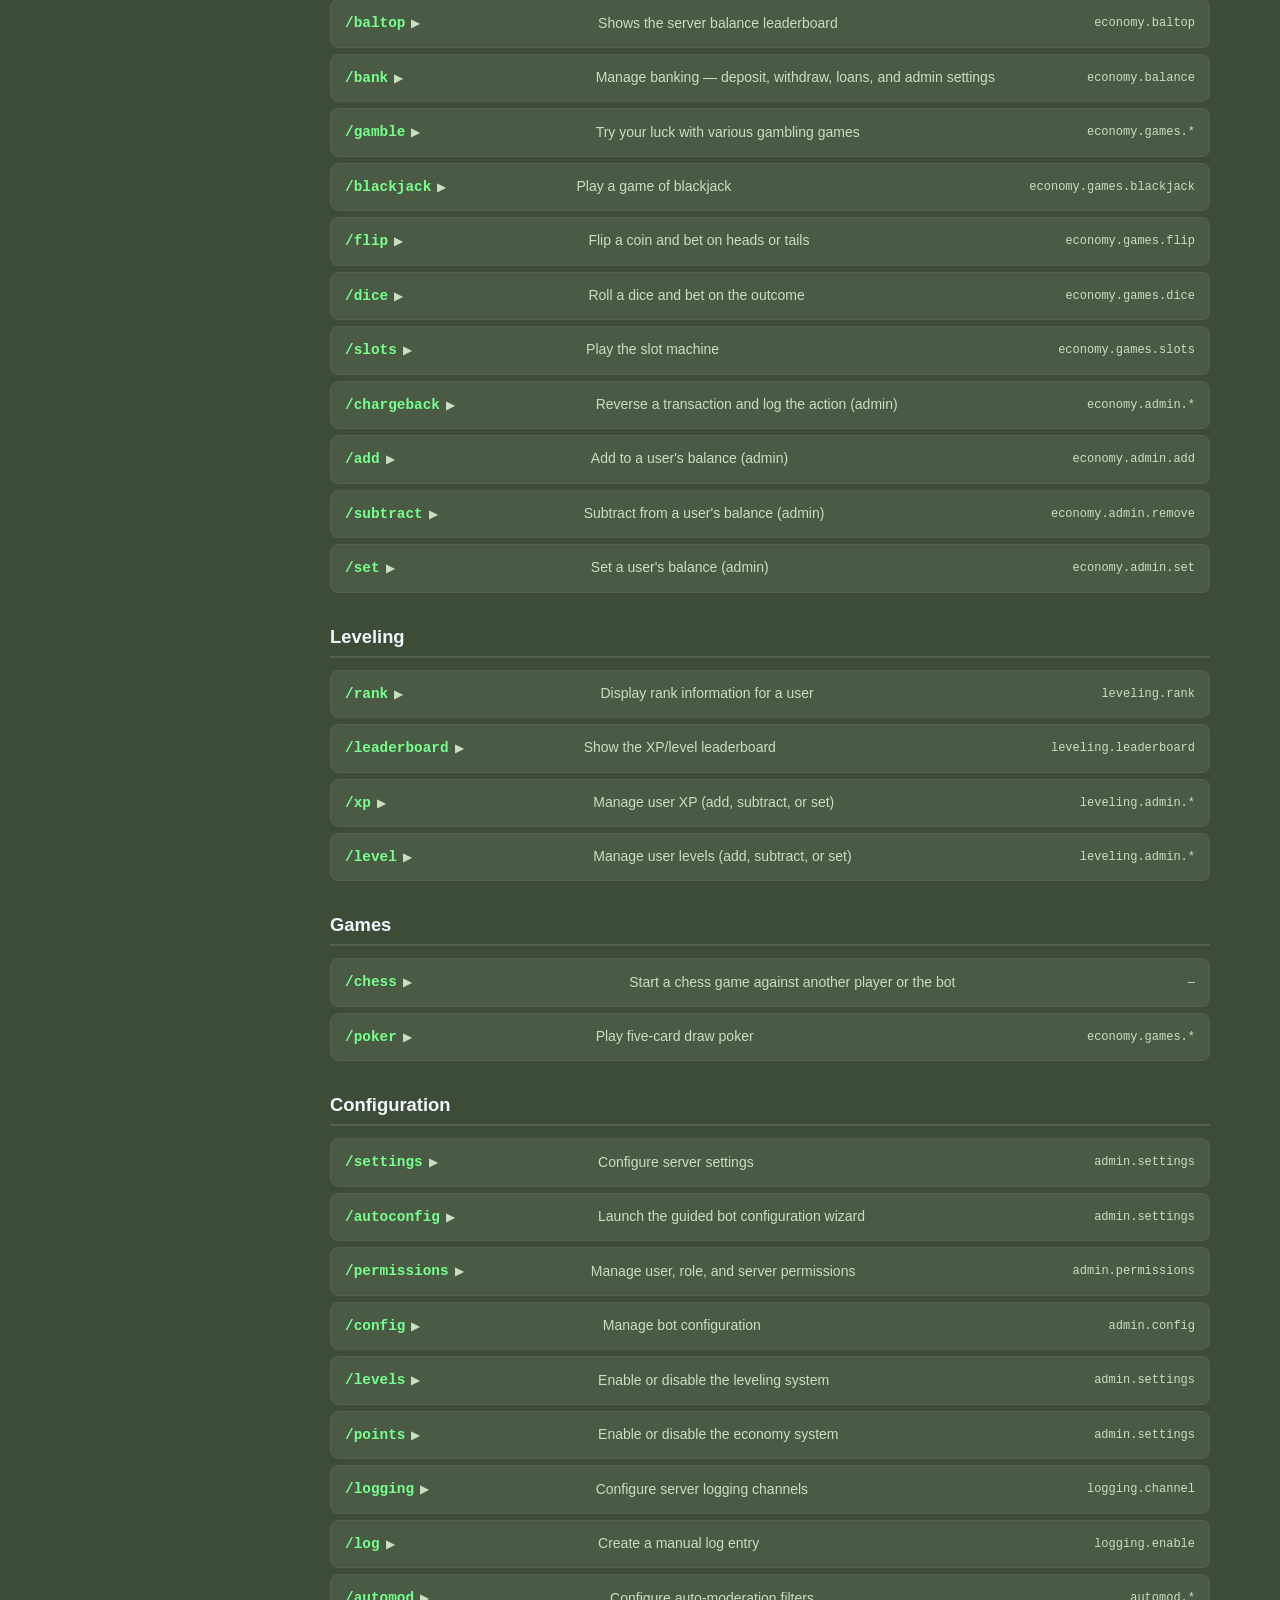
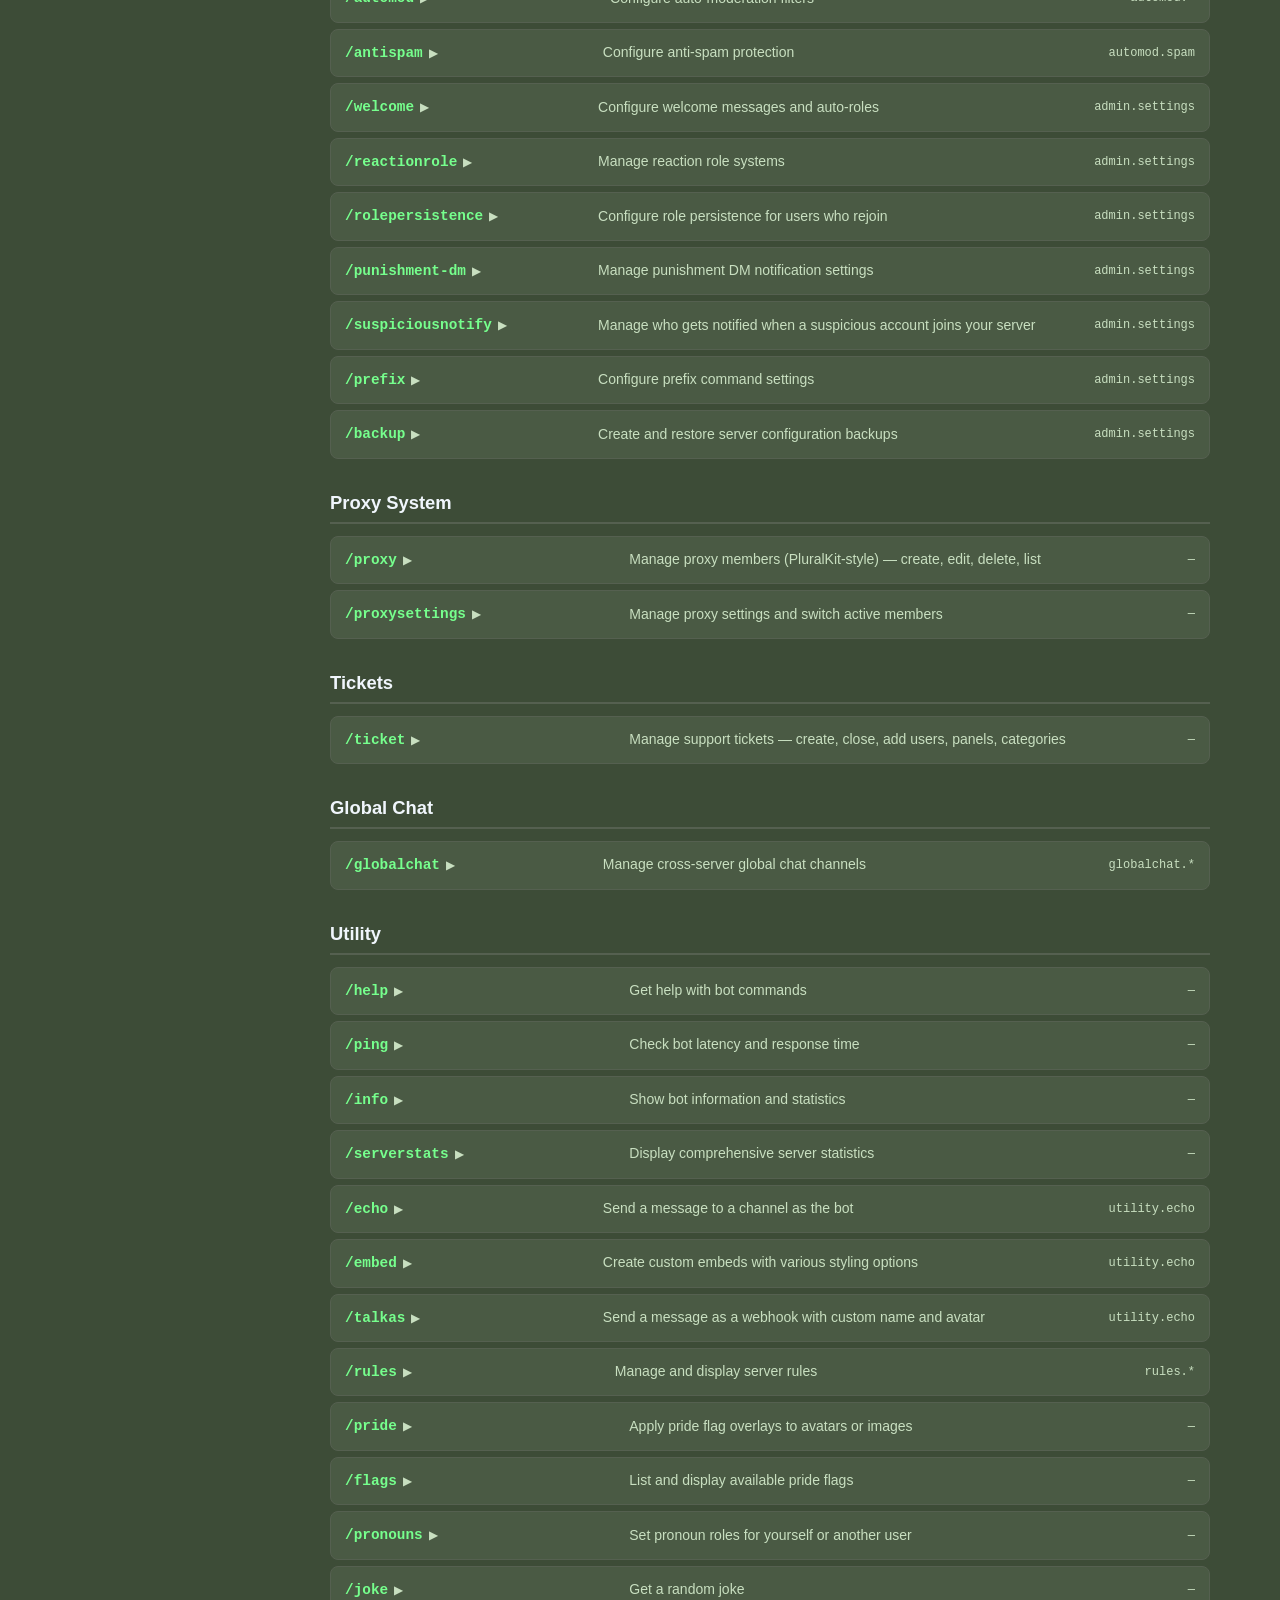
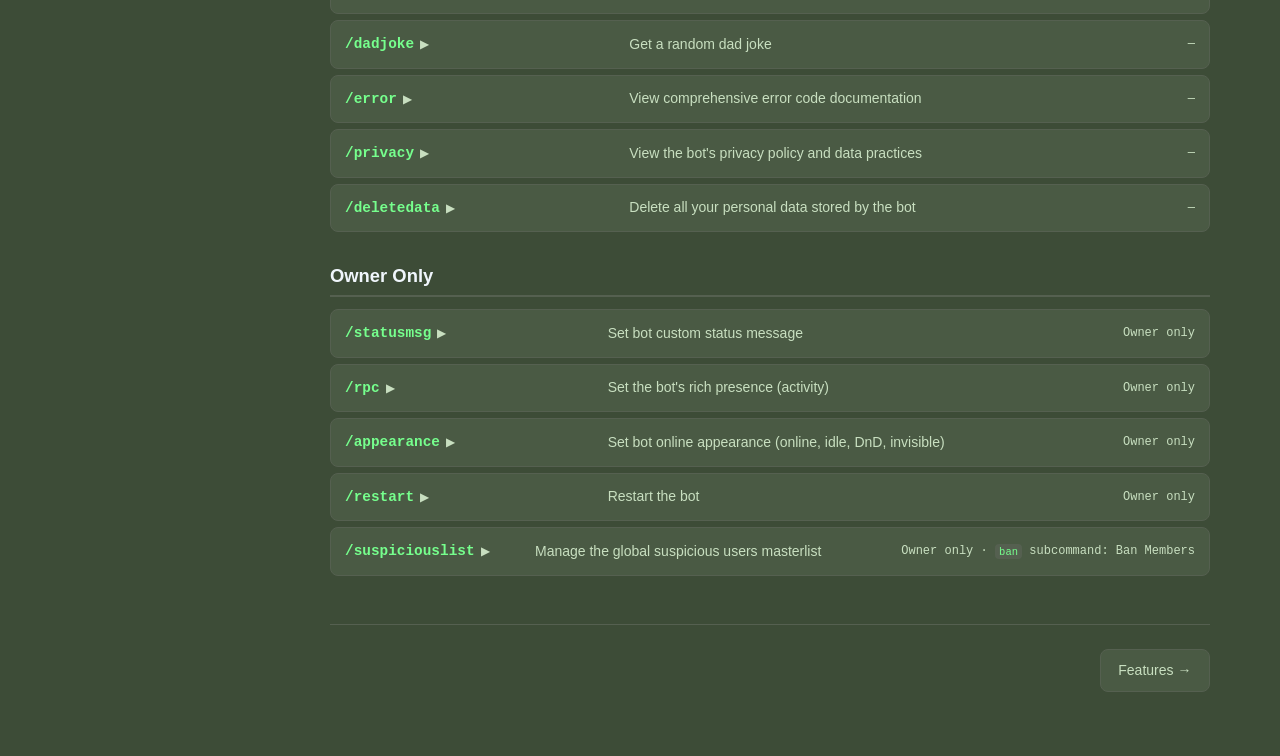
==== commit 078bd448: "- Updated README.md and website" ====
--- a/site/commands.html
+++ b/site/commands.html
@@ -1069,12 +1069,29 @@
         <div class="cmd-row" data-cmd="suspiciousnotify">
             <div class="cmd-summary" onclick="toggleCmd(this)">
                 <span class="cmd-name">/suspiciousnotify<span class="cmd-expand-icon">&#9654;</span></span>
-                <span class="cmd-desc">Manage suspicious account notification settings</span>
+                <span class="cmd-desc">Manage who gets notified when a suspicious account joins your server</span>
                 <span class="cmd-perm">admin.settings</span>
             </div>
             <div class="cmd-detail">
                 <h4>Syntax</h4>
-                <div class="syntax-block">/suspiciousnotify <span class="required">&lt;action&gt;</span></div>
+                <div class="syntax-block">/suspiciousnotify <span class="required">&lt;action&gt;</span> <span class="optional">[user] [role] [page]</span></div>
+                <h4>Subcommands</h4>
+                <table class="param-table">
+                    <tr><th>Subcommand</th><th>Description</th></tr>
+                    <tr><td><code>add &lt;user&gt;</code></td><td>Add a user to receive suspicious-join DM alerts</td></tr>
+                    <tr><td><code>remove &lt;user&gt;</code></td><td>Remove a user from the alert list</td></tr>
+                    <tr><td><code>addrole &lt;role&gt;</code></td><td>Add a role — all members with this role will be alerted</td></tr>
+                    <tr><td><code>removerole &lt;role&gt;</code></td><td>Remove a role from the alert list</td></tr>
+                    <tr><td><code>list [page]</code></td><td>View the current notify list, paginated (10 per page). The server owner is always pinned at the top.</td></tr>
+                    <tr><td><code>clear</code></td><td>Remove all users and roles from the notify list</td></tr>
+                    <tr><td><code>test</code></td><td>Send a test alert to the full notify list (including role members)</td></tr>
+                </table>
+                <h4>Details</h4>
+                <ul>
+                    <li>The server owner always receives alerts regardless of the notify list.</li>
+                    <li>Roles are resolved to members at alert time, so newly-added members are automatically included.</li>
+                    <li>The <code>list</code> subcommand shows paginated navigation buttons when there are more than 10 entries.</li>
+                </ul>
             </div>
         </div>
 
@@ -1516,16 +1533,36 @@
             <div class="cmd-summary" onclick="toggleCmd(this)">
                 <span class="cmd-name">/suspiciouslist<span class="cmd-expand-icon">&#9654;</span></span>
                 <span class="cmd-desc">Manage the global suspicious users masterlist</span>
-                <span class="cmd-perm">Owner only</span>
-            </div>
-            <div class="cmd-detail">
-                <h4>Syntax</h4>
-                <div class="syntax-block">/suspiciouslist <span class="required">&lt;action&gt;</span></div>
-                <h4>Details</h4>
-                <ul>
-                    <li>Subcommands: <code>add</code>, <code>remove</code>, <code>check</code>, <code>list</code>, <code>validate</code></li>
-                    <li>Cross-server suspicious user tracking managed by the bot owner.</li>
-                </ul>
+                <span class="cmd-perm">Owner only · <code>ban</code> subcommand: Ban Members</span>
+            </div>
+            <div class="cmd-detail">
+                <h4>Syntax</h4>
+                <div class="syntax-block">/suspiciouslist <span class="required">&lt;action&gt;</span> <span class="optional">[userid] [reason] [filter]</span></div>
+                <h4>Subcommands</h4>
+                <table class="param-table">
+                    <tr><th>Subcommand</th><th>Who can use</th><th>Description</th></tr>
+                    <tr><td><code>view</code></td><td>Bot owner</td><td>View all users on the masterlist. ✅ = validated threat, ⚠️ = pending review. Includes a <strong>📤 Share</strong> button to post the result publicly.</td></tr>
+                    <tr><td><code>add &lt;userid&gt; &lt;reason&gt;</code></td><td>Bot owner</td><td>Manually add and auto-validate a user. Notifies all servers where the user is a member.</td></tr>
+                    <tr><td><code>remove &lt;userid&gt;</code></td><td>Bot owner</td><td>Remove a user from the masterlist. Automatically unbans them from any server that used <code>ban</code> on this entry.</td></tr>
+                    <tr><td><code>check &lt;userid&gt;</code></td><td>Bot owner</td><td>Look up a specific user's masterlist entry with action buttons to validate, invalidate, or remove.</td></tr>
+                    <tr><td><code>validate &lt;userid&gt;</code></td><td>Bot owner</td><td>Mark an unverified report as a confirmed threat. Triggers cross-server notifications.</td></tr>
+                    <tr><td><code>clear</code></td><td>Bot owner</td><td>Wipe the entire masterlist.</td></tr>
+                    <tr><td><code>stats</code></td><td>Bot owner</td><td>View masterlist statistics (total, validated, pending, sources). Includes a <strong>📤 Share</strong> button.</td></tr>
+                    <tr><td><code>scan</code></td><td>Bot owner</td><td>Immediately scan the masterlist for deleted or suspended Discord accounts and remove them. Also runs automatically every 20 minutes. Includes a <strong>📤 Share</strong> button.</td></tr>
+                    <tr><td><code>ban &lt;filter&gt;</code></td><td>Server admins (Ban Members)</td><td>Mass-ban masterlist users from <em>this server</em>. Filter choices: <code>validated</code>, <code>pending</code>, <code>all</code>. Bans are tracked — revoking a classification auto-unbans.</td></tr>
+                </table>
+                <h4>Status indicators</h4>
+                <ul>
+                    <li>✅ <strong>Validated</strong> — confirmed threat, reviewed by a bot owner</li>
+                    <li>⚠️ <strong>Pending</strong> — reported but not yet verified</li>
+                </ul>
+                <h4>Share button</h4>
+                <p>Certain ephemeral replies include a <strong>📤 Share</strong> button. Clicking it shows a confirmation prompt; confirming posts the embed publicly in the current channel with a 🗑️ Dismiss button visible only to the command user.</p>
+                <h4>Auto-cleanup</h4>
+                <p>The bot automatically removes masterlist entries for accounts that no longer exist on Discord (deleted/suspended) every <strong>20 minutes</strong>. The <code>scan</code> subcommand triggers this immediately on demand.</p>
+                <h4>Auto-unban</h4>
+                <p>When a user is removed from the masterlist (via <code>remove</code>, <code>clear</code>, or report invalidation), any server that previously used <code>/suspiciouslist ban</code> to ban them will automatically have that ban lifted.</p>
+                <div class="note-box">⚠️ The <code>ban</code> subcommand requires the <strong>Ban Members</strong> permission for both the user and the bot. It is available to server administrators, not just bot owners.</div>
             </div>
         </div>
     </div>
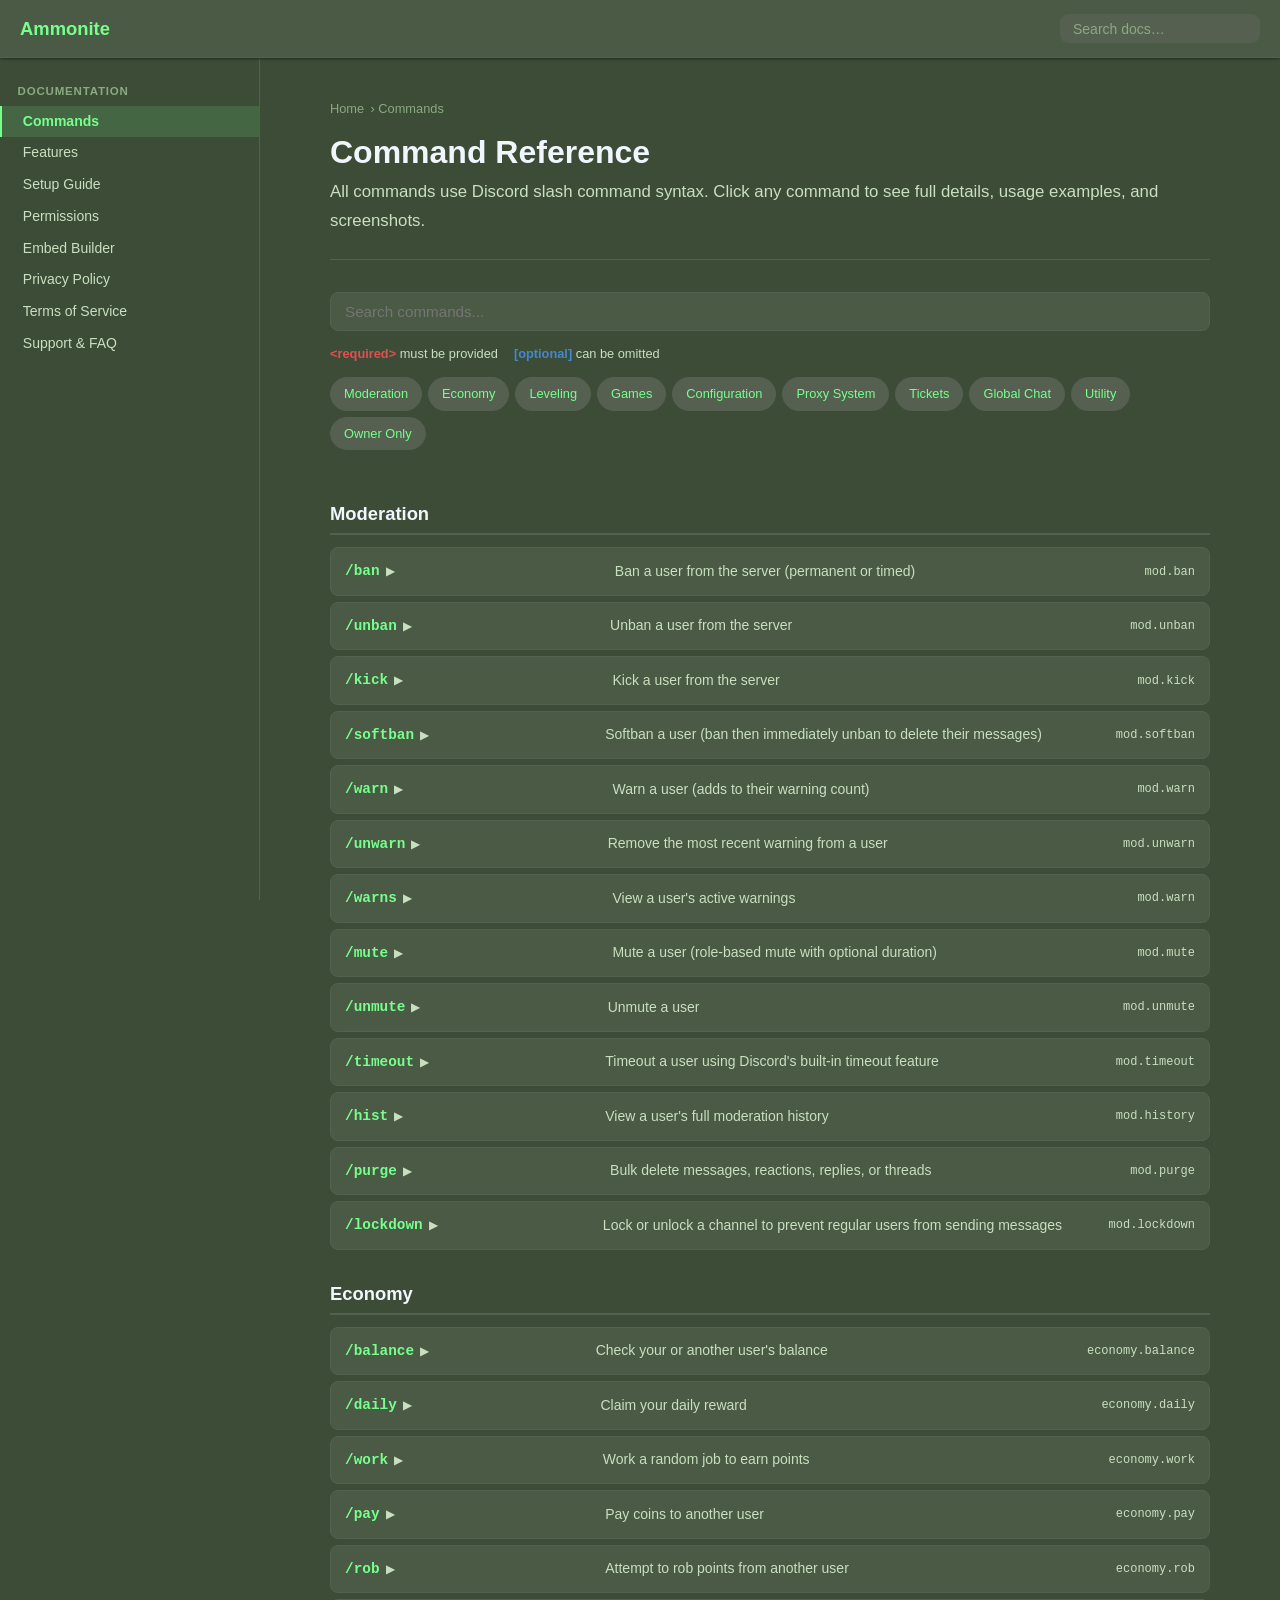
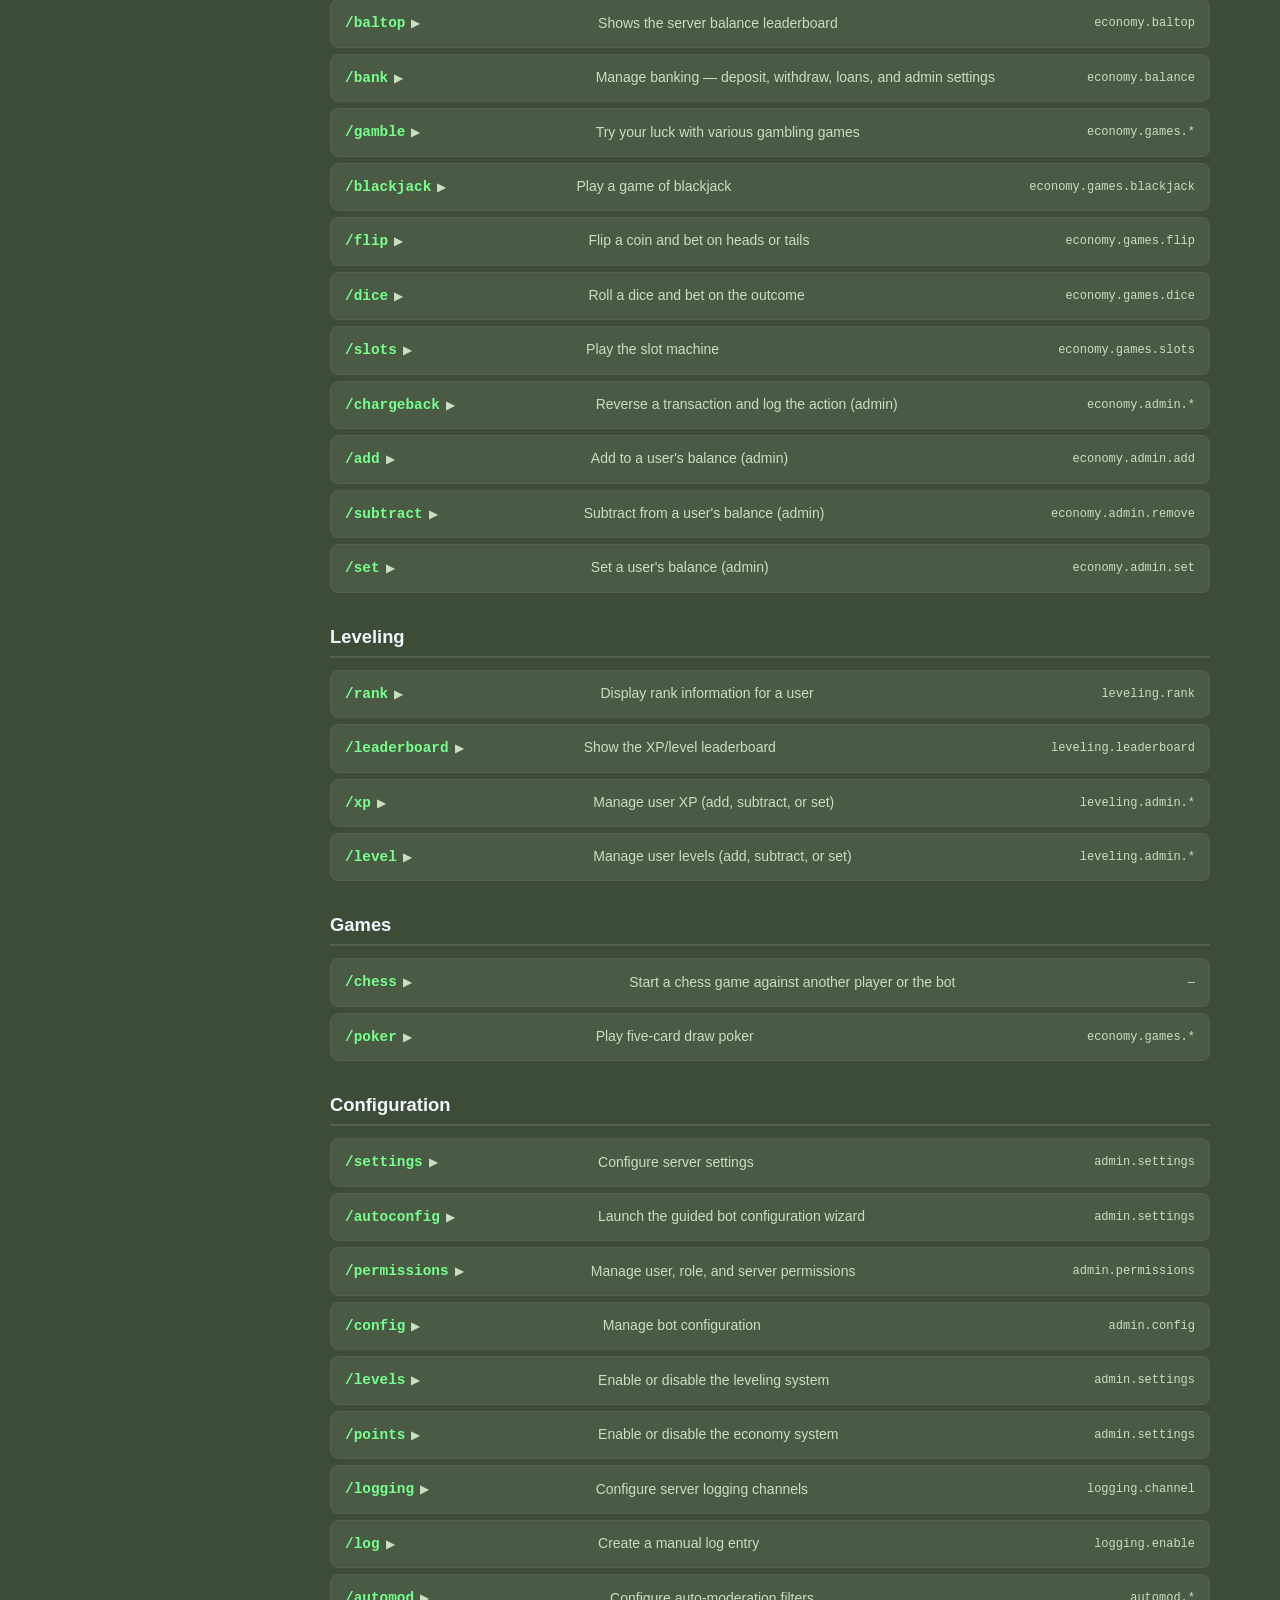
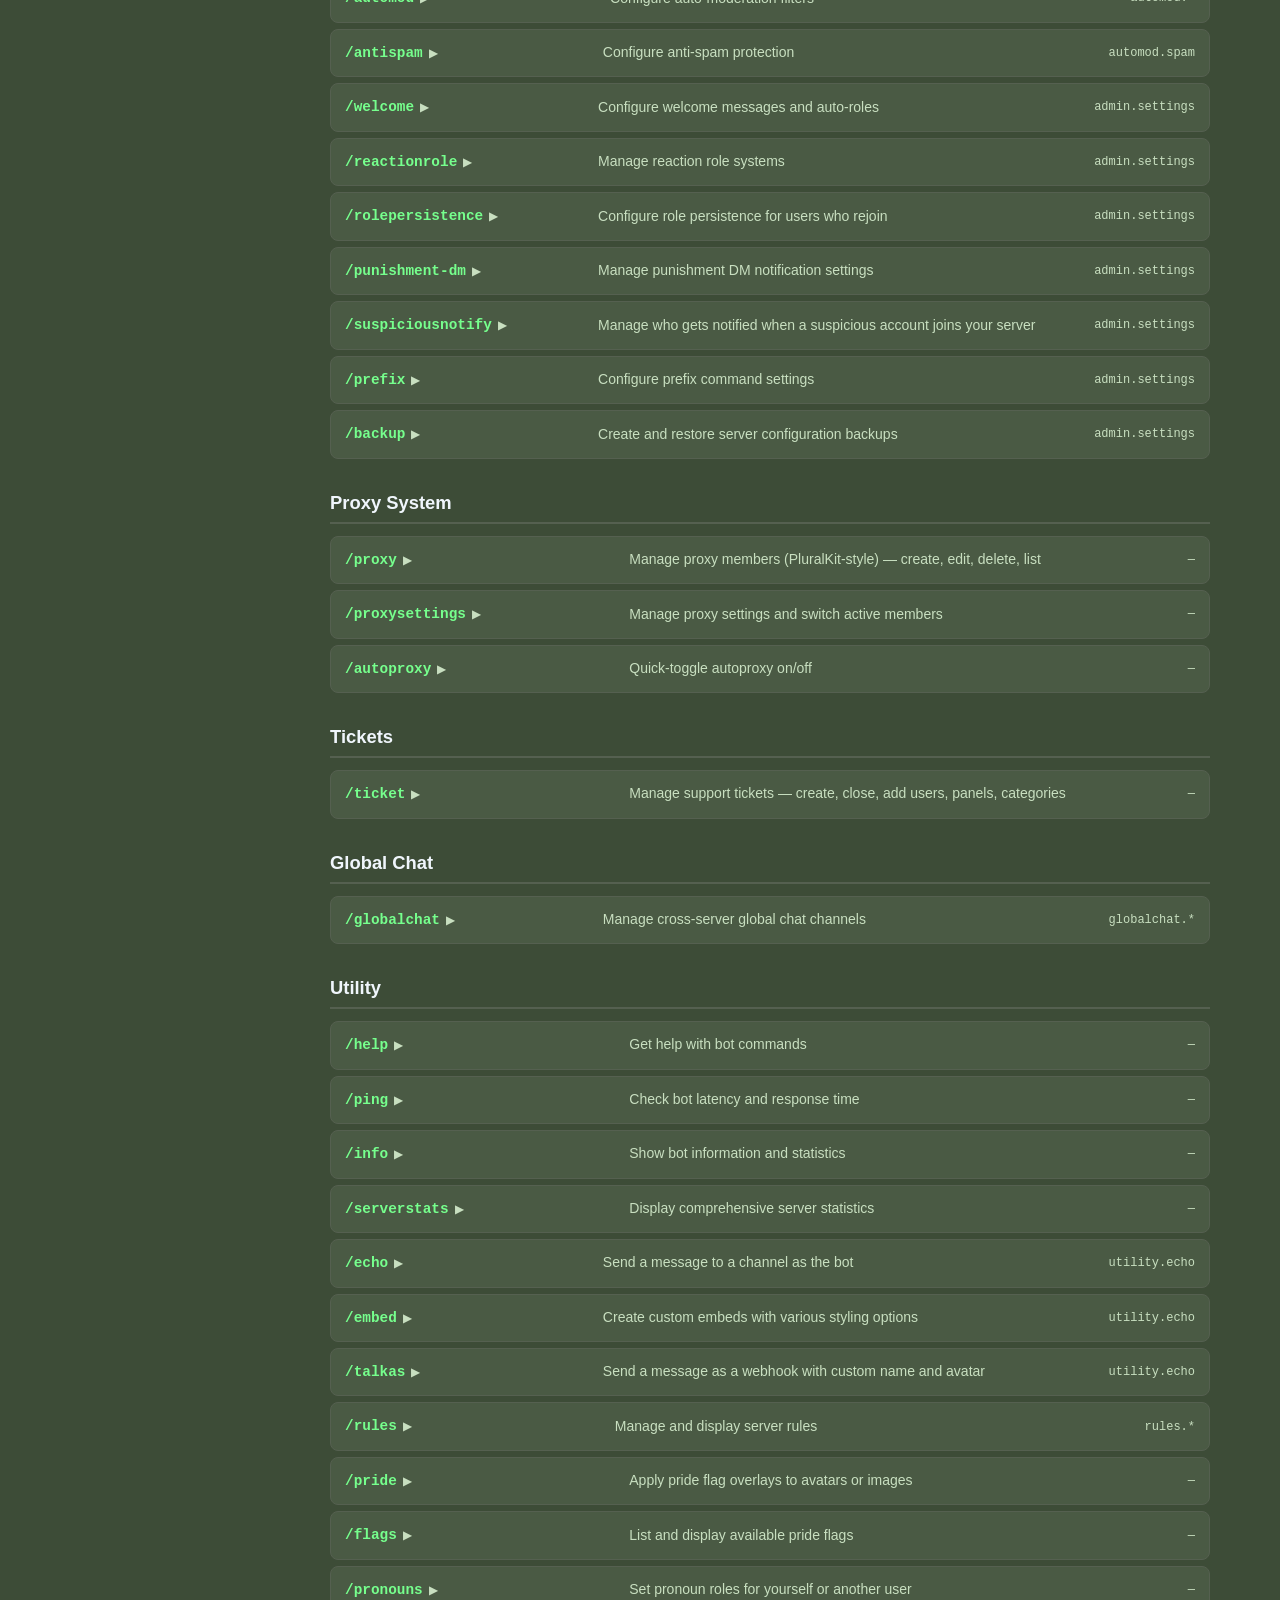
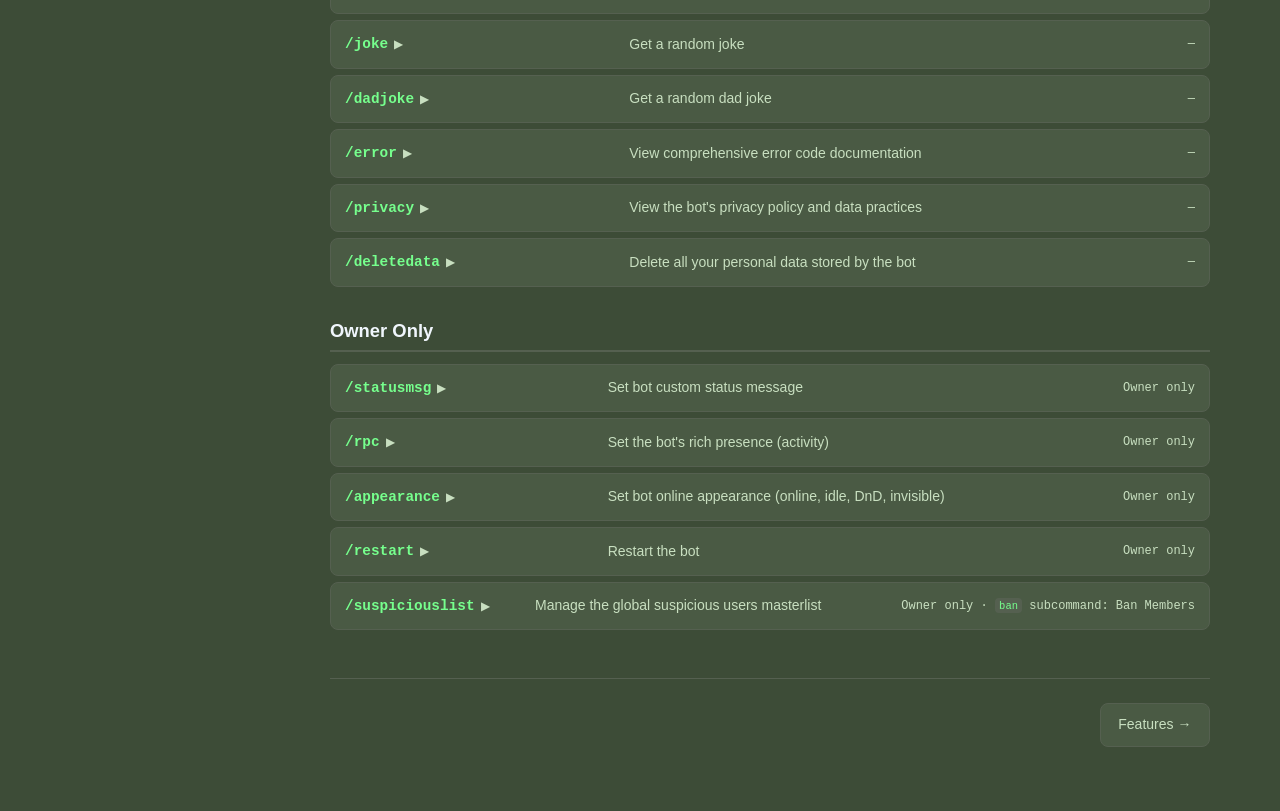
==== commit ac42a734: "fixed flaglist bug. allowed all prefix commands. updated site." ====
--- a/site/commands.html
+++ b/site/commands.html
@@ -1179,6 +1179,27 @@
                 </ul>
             </div>
         </div>
+
+        <div class="cmd-row" data-cmd="autoproxy">
+            <div class="cmd-summary" onclick="toggleCmd(this)">
+                <span class="cmd-name">/autoproxy<span class="cmd-expand-icon">&#9654;</span></span>
+                <span class="cmd-desc">Quick-toggle autoproxy on/off</span>
+                <span class="cmd-perm">—</span>
+            </div>
+            <div class="cmd-detail">
+                <h4>Syntax</h4>
+                <div class="syntax-block">/autoproxy <span class="optional">[enabled]</span></div>
+                <h4>Details</h4>
+                <ul>
+                    <li>No argument = toggle current state.</li>
+                    <li>Set to <code>true</code> or <code>false</code> to enable/disable.</li>
+                    <li>Use <code>/proxysettings autoproxy</code> for advanced mode selection.</li>
+                </ul>
+                <h4>Examples</h4>
+                <div class="example-block"><code>/autoproxy</code> — toggle</div>
+                <div class="example-block"><code>/autoproxy enabled:true</code> — enable</div>
+            </div>
+        </div>
     </div>
 
     <!-- ============================================================ -->
@@ -1244,6 +1265,11 @@
                     <tr><td><code>addmod</code></td><td>Add a moderator to your channel</td></tr>
                     <tr><td><code>removemod</code></td><td>Remove a moderator</td></tr>
                     <tr><td><code>addcoowner</code></td><td>Add a co-owner to your channel</td></tr>
+                    <tr><td><code>removecoowner</code></td><td>Remove a co-owner</td></tr>
+                    <tr><td><code>transferowner</code></td><td>Transfer channel ownership</td></tr>
+                    <tr><td><code>servers</code></td><td>List servers linked to a global chat</td></tr>
+                    <tr><td><code>editjoin</code></td><td>Configure join messages (enable, type, title, plaintext)</td></tr>
+                    <tr><td><code>editleave</code></td><td>Configure leave messages (enable, type, title, plaintext)</td></tr>
                 </table>
                 <h4>Examples</h4>
                 <div class="example-block"><code>/globalchat create name:Lounge description:A chill cross-server chat</code></div>
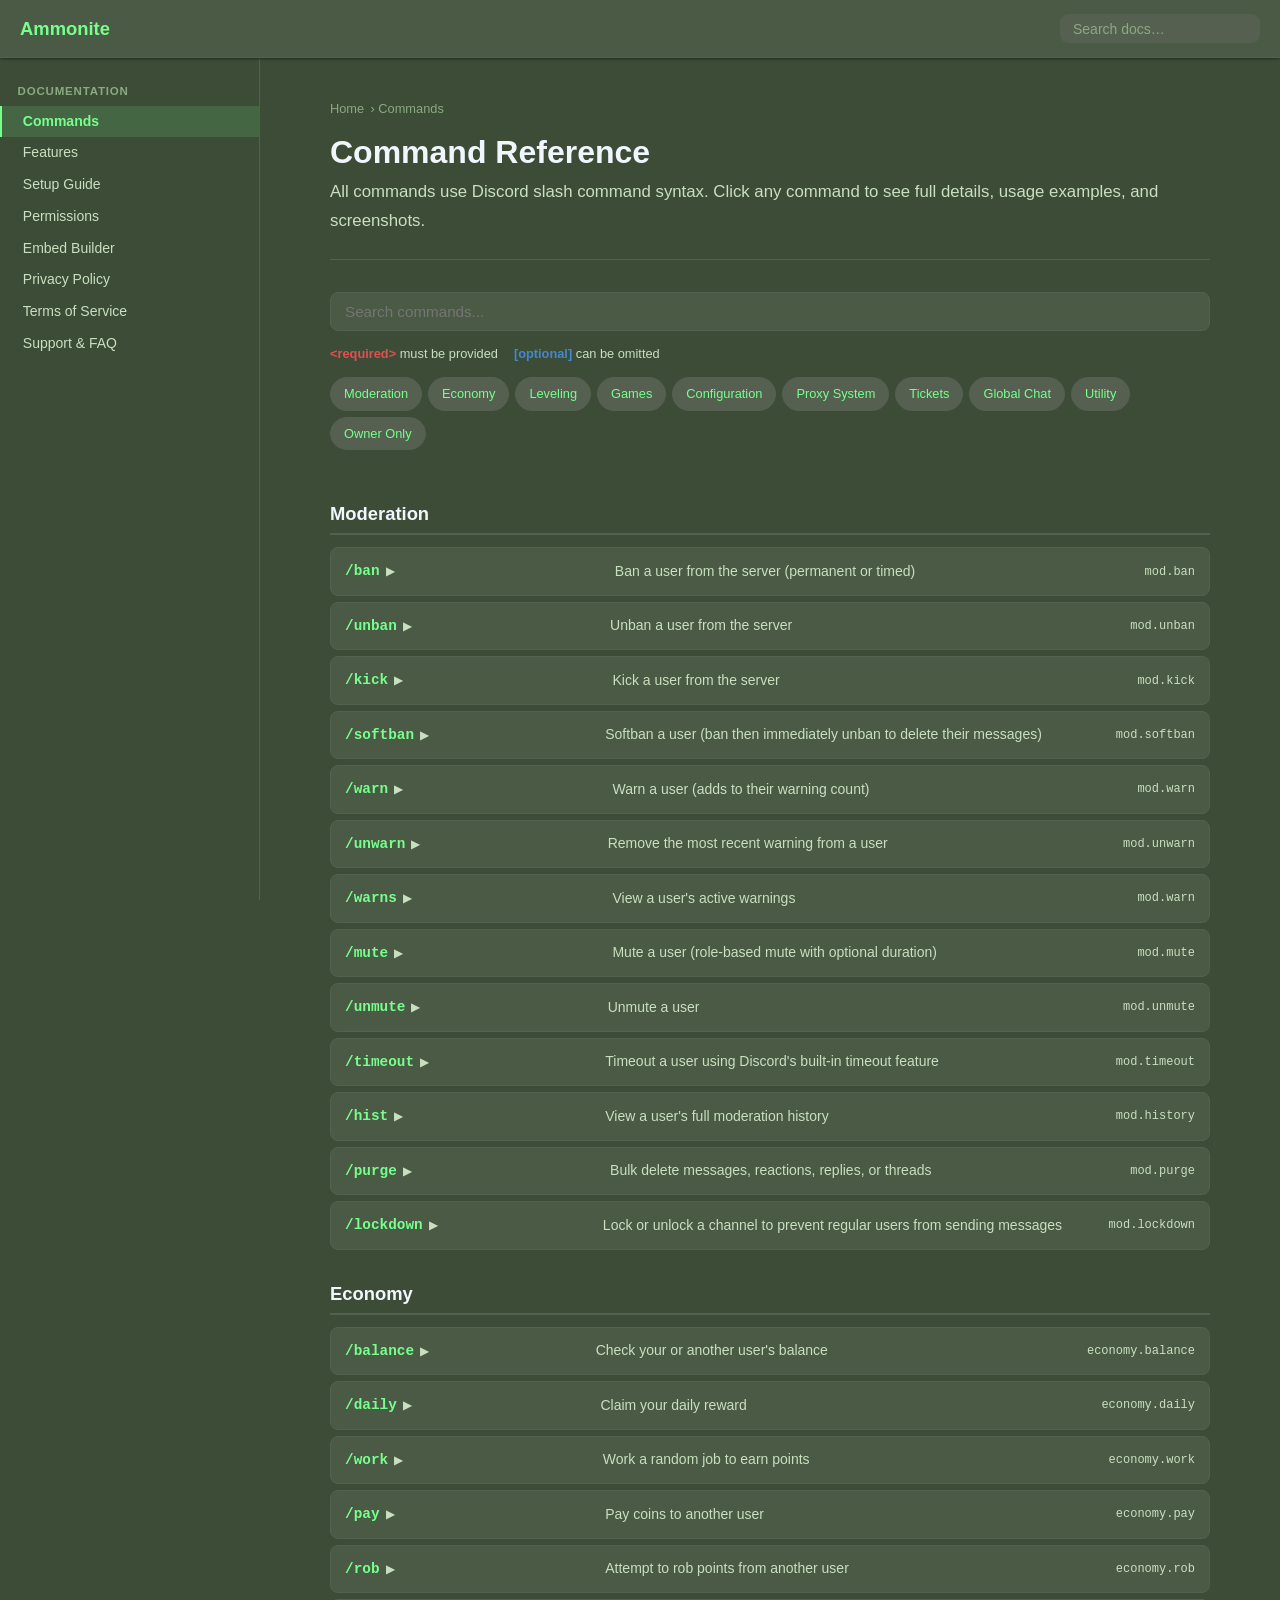
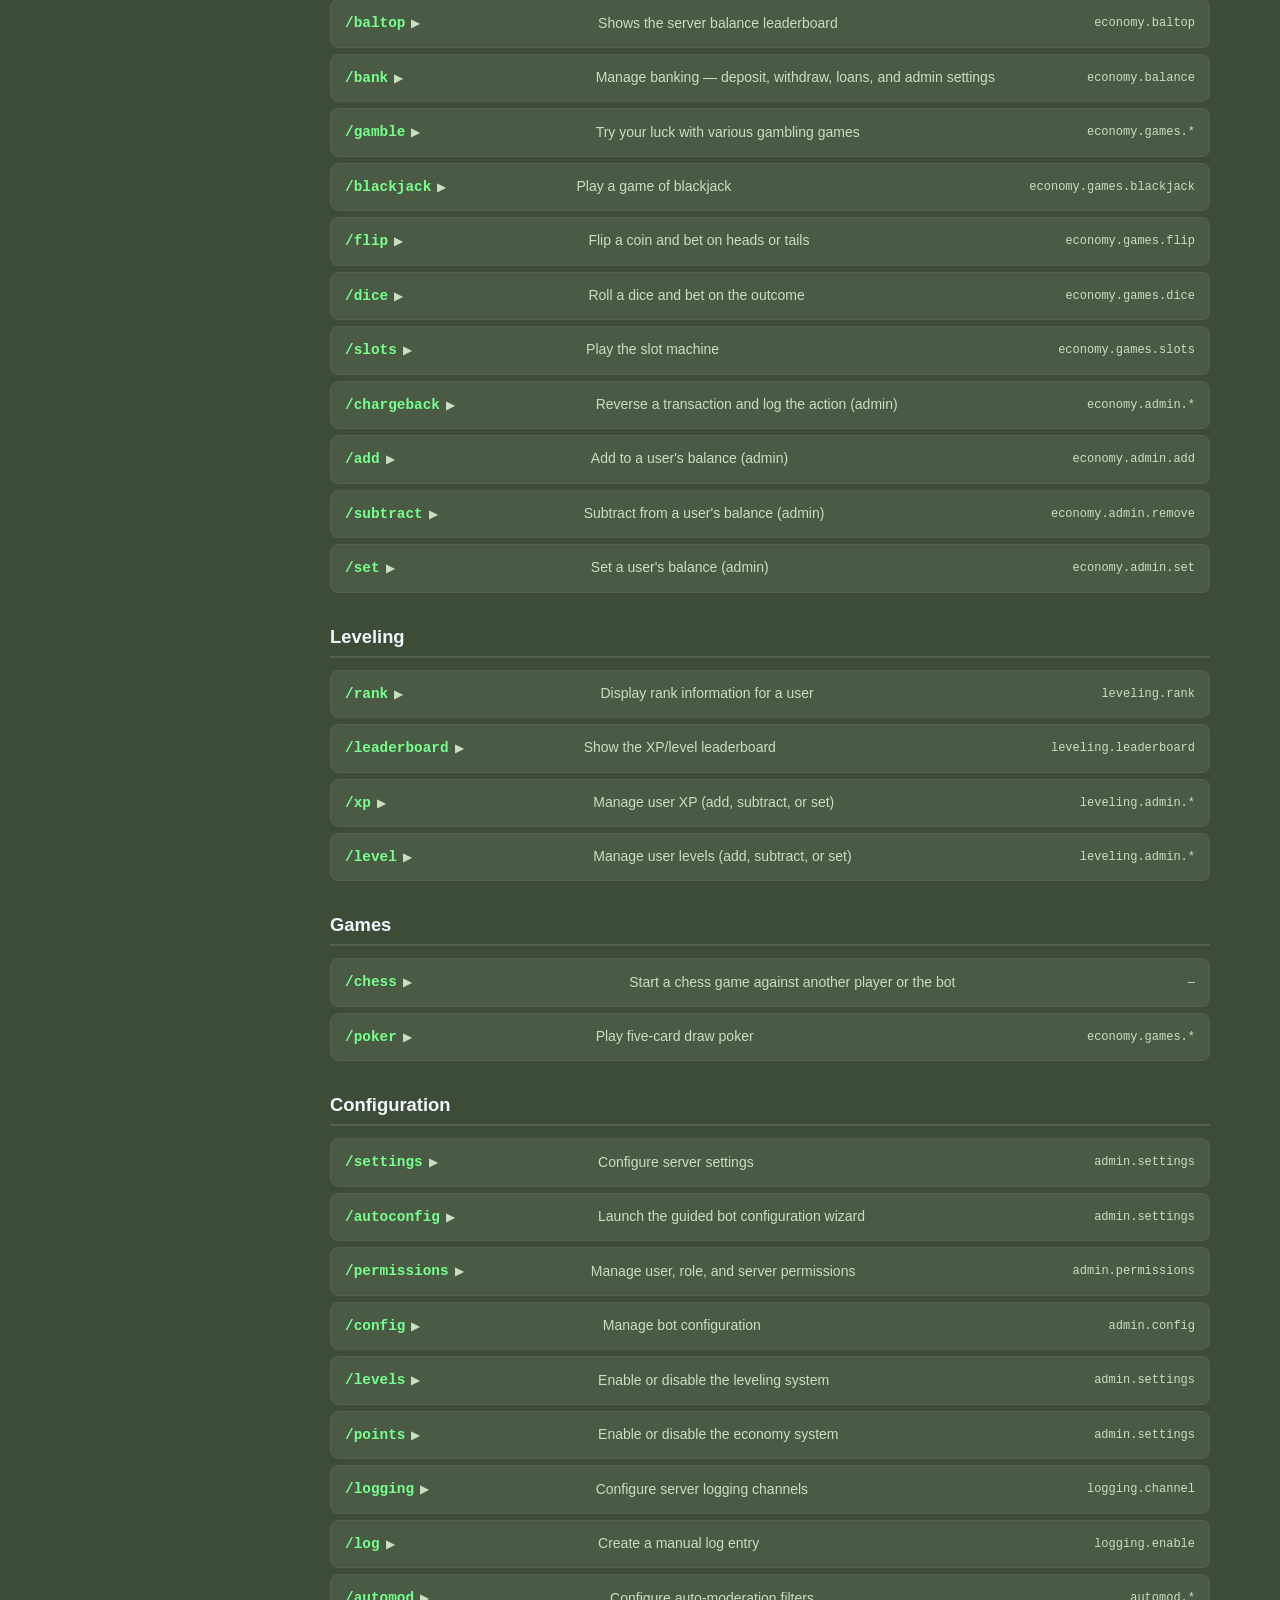
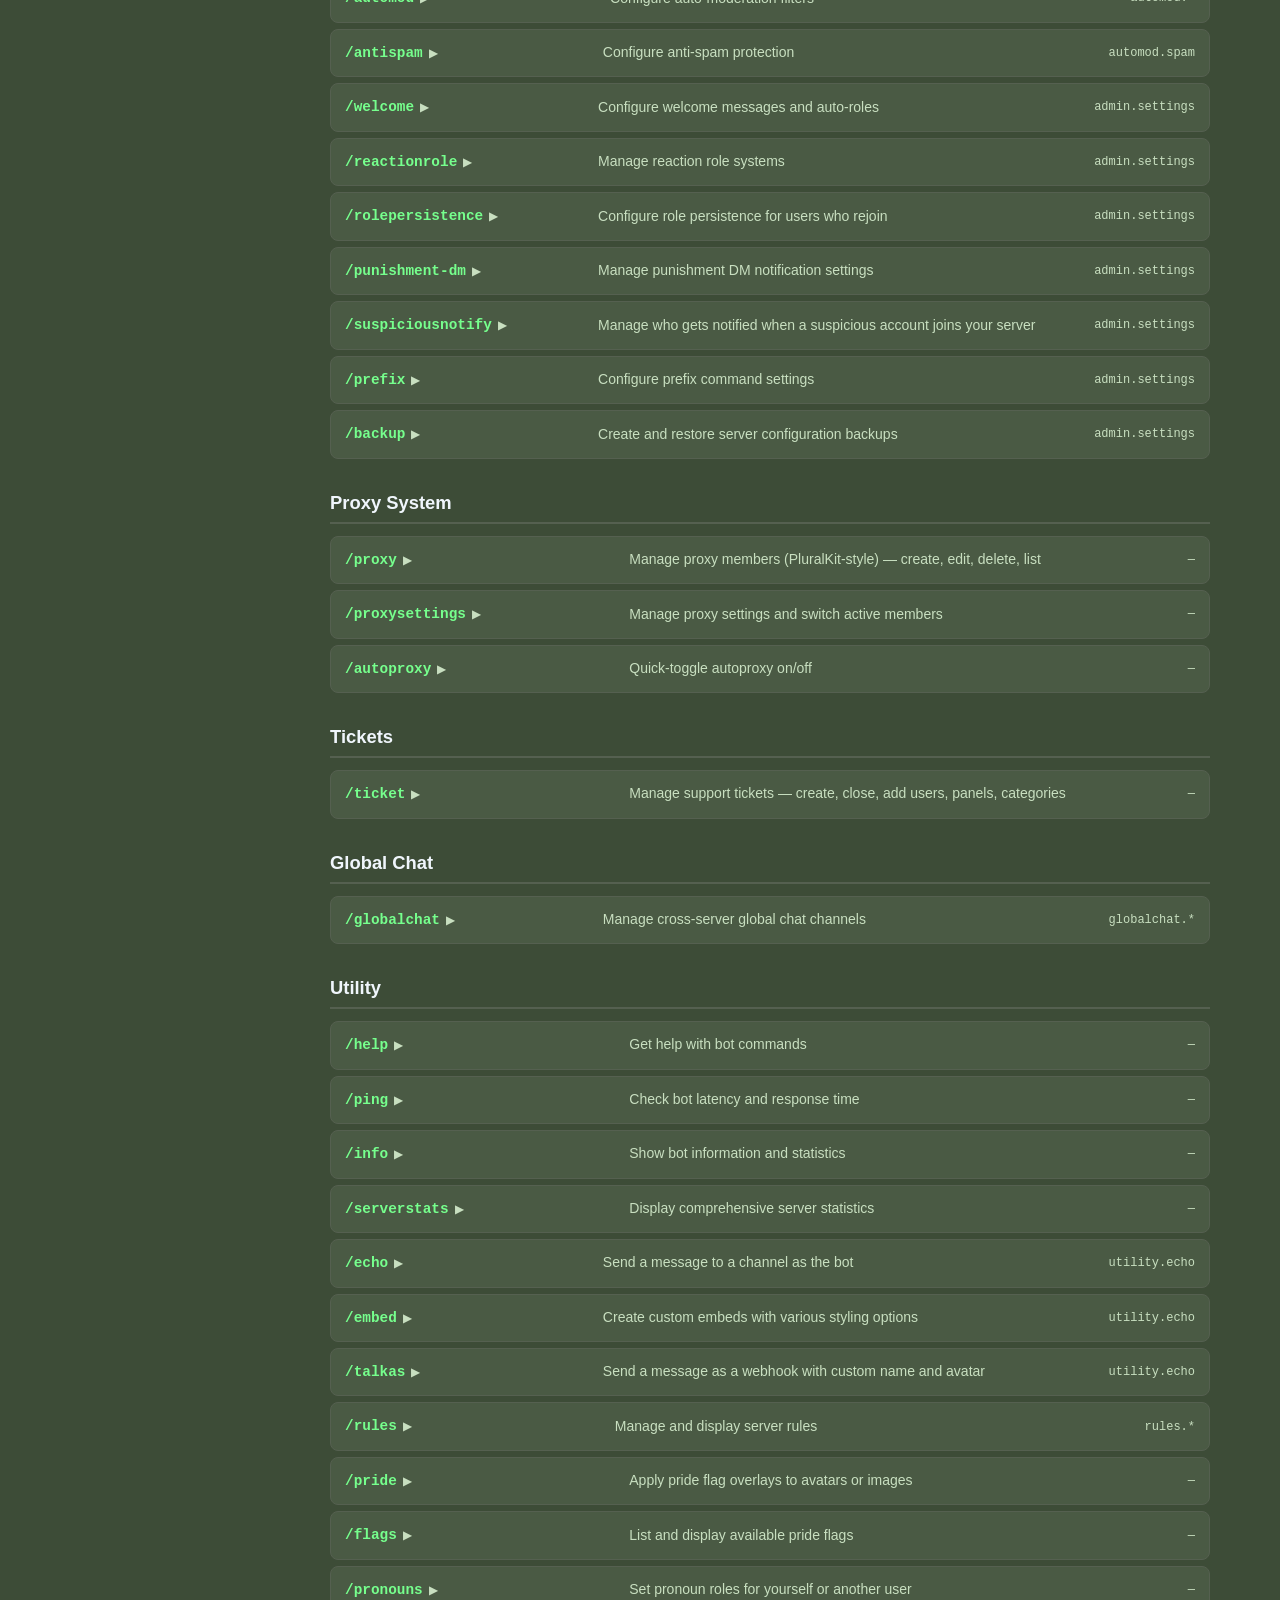
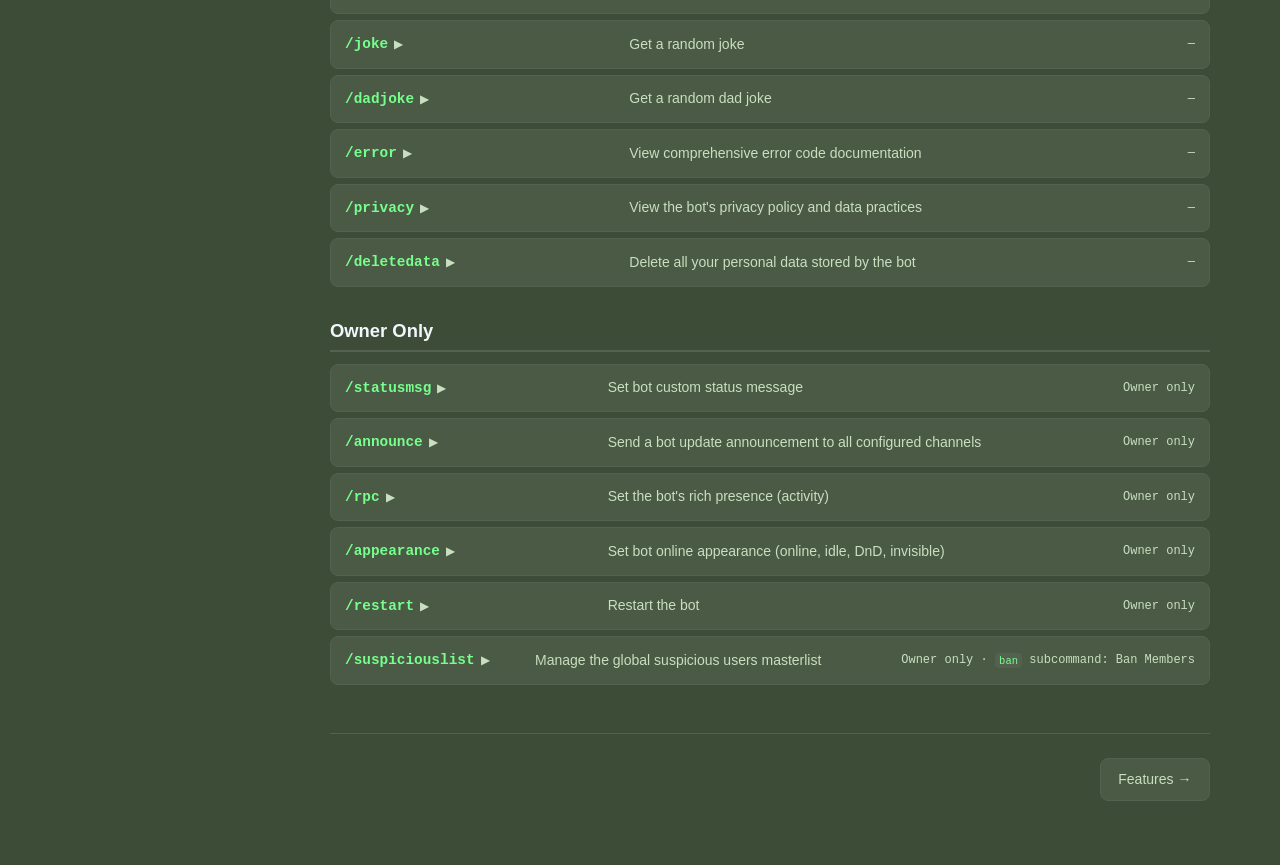
==== commit 5c49415a: "- Added CurrencyCommand for managing server currency name and icon. - Introduced centralized checks " ====
--- a/site/commands.html
+++ b/site/commands.html
@@ -1401,9 +1401,31 @@
             </div>
             <div class="cmd-detail">
                 <h4>Syntax</h4>
-                <div class="syntax-block">/pride <span class="required">&lt;type&gt;</span> <span class="required">&lt;flag&gt;</span> <span class="optional">[url]</span></div>
-                <h4>Examples</h4>
-                <div class="example-block"><code>/pride type:avatar flag:rainbow</code></div>
+                <div class="syntax-block">/pride <span class="required">&lt;flag&gt;</span> <span class="optional">[user]</span> <span class="optional">[image_url]</span> <span class="optional">[image]</span> <span class="optional">[custom_flag]</span> <span class="optional">[style]</span> <span class="optional">[border_style]</span> <span class="optional">[border_thickness]</span> <span class="optional">[opacity]</span></div>
+                <h4>Options</h4>
+                <table class="param-table">
+                    <tr><th>Name</th><th>Type</th><th>Required</th><th>Description</th></tr>
+                    <tr><td><code>flag</code></td><td>String</td><td><span class="param-required">Yes*</span></td><td>Pride flag to apply (not needed if <code>custom_flag</code> is used). Has autocomplete.</td></tr>
+                    <tr><td><code>user</code></td><td>User</td><td><span class="param-optional">No</span></td><td>User for avatar overlay (default: you)</td></tr>
+                    <tr><td><code>image_url</code></td><td>String</td><td><span class="param-optional">No</span></td><td>URL of an image to overlay</td></tr>
+                    <tr><td><code>image</code></td><td>Attachment</td><td><span class="param-optional">No</span></td><td>Upload an image file to overlay</td></tr>
+                    <tr><td><code>custom_flag</code></td><td>Attachment</td><td><span class="param-optional">No</span></td><td>Upload a custom flag image (replaces built-in flag)</td></tr>
+                    <tr><td><code>style</code></td><td>String</td><td><span class="param-optional">No</span></td><td>How to apply: <code>border</code> (default) or <code>overlay</code></td></tr>
+                    <tr><td><code>border_style</code></td><td>String</td><td><span class="param-optional">No</span></td><td>Shape when style=border: <code>circular</code> (default) or <code>frame</code></td></tr>
+                    <tr><td><code>border_thickness</code></td><td>Integer</td><td><span class="param-optional">No</span></td><td>Border thickness in pixels (5–512, default: 50)</td></tr>
+                    <tr><td><code>opacity</code></td><td>Integer</td><td><span class="param-optional">No</span></td><td>Overlay opacity in percent (1–100, default: 40, overlay only)</td></tr>
+                </table>
+                <h4>Examples</h4>
+                <div class="example-block"><code>/pride flag:trans</code> — Apply trans flag border to your avatar</div>
+                <div class="example-block"><code>/pride flag:pride user:@friend style:overlay opacity:60</code> — Pride flag overlay on a friend's avatar</div>
+                <div class="example-block"><code>/pride flag:lesbian image_url:https://example.com/img.png style:border border_style:frame border_thickness:30</code></div>
+                <div class="example-block"><code>/pride custom_flag:<upload> image:<upload> style:overlay</code> — Use a custom flag design on an uploaded image</div>
+                <h4>Details</h4>
+                <ul>
+                    <li>If no user/image/image_url is specified, applies to your own avatar.</li>
+                    <li>Built-in flags are loaded from the bot's assets — use <code>/flags</code> to see all available.</li>
+                    <li>Upload a <code>custom_flag</code> to use any image as the flag pattern instead of built-in flags.</li>
+                </ul>
             </div>
         </div>
 
@@ -1516,6 +1538,31 @@
             <div class="cmd-detail">
                 <h4>Syntax</h4>
                 <div class="syntax-block">/statusmsg <span class="optional">[message]</span></div>
+            </div>
+        </div>
+
+        <div class="cmd-row" data-cmd="announce">
+            <div class="cmd-summary" onclick="toggleCmd(this)">
+                <span class="cmd-name">/announce<span class="cmd-expand-icon">&#9654;</span></span>
+                <span class="cmd-desc">Send a bot update announcement to all configured channels</span>
+                <span class="cmd-perm">Owner only</span>
+            </div>
+            <div class="cmd-detail">
+                <h4>Syntax</h4>
+                <div class="syntax-block">/announce <span class="required">&lt;title&gt;</span> <span class="required">&lt;message&gt;</span> <span class="optional">[color]</span></div>
+                <h4>Parameters</h4>
+                <table class="param-table">
+                    <tr><th>Name</th><th>Type</th><th>Required</th><th>Description</th></tr>
+                    <tr><td><code>title</code></td><td>String</td><td><span class="param-required">Yes</span></td><td>Announcement title</td></tr>
+                    <tr><td><code>message</code></td><td>String</td><td><span class="param-required">Yes</span></td><td>Announcement message content</td></tr>
+                    <tr><td><code>color</code></td><td>String</td><td><span class="param-optional">No</span></td><td>Embed color in hex (e.g. <code>#FF69B4</code>)</td></tr>
+                </table>
+                <h4>Details</h4>
+                <ul>
+                    <li>Sends to all servers that have an announcement channel configured (via <code>/settings</code> panel).</li>
+                    <li>Also available as <code>!announce &lt;message&gt;</code> prefix command (sends plain text to all configured channels).</li>
+                    <li>Hidden from the slash command list when <code>hide_owner_commands</code> is enabled, but still accessible via prefix.</li>
+                </ul>
             </div>
         </div>
 
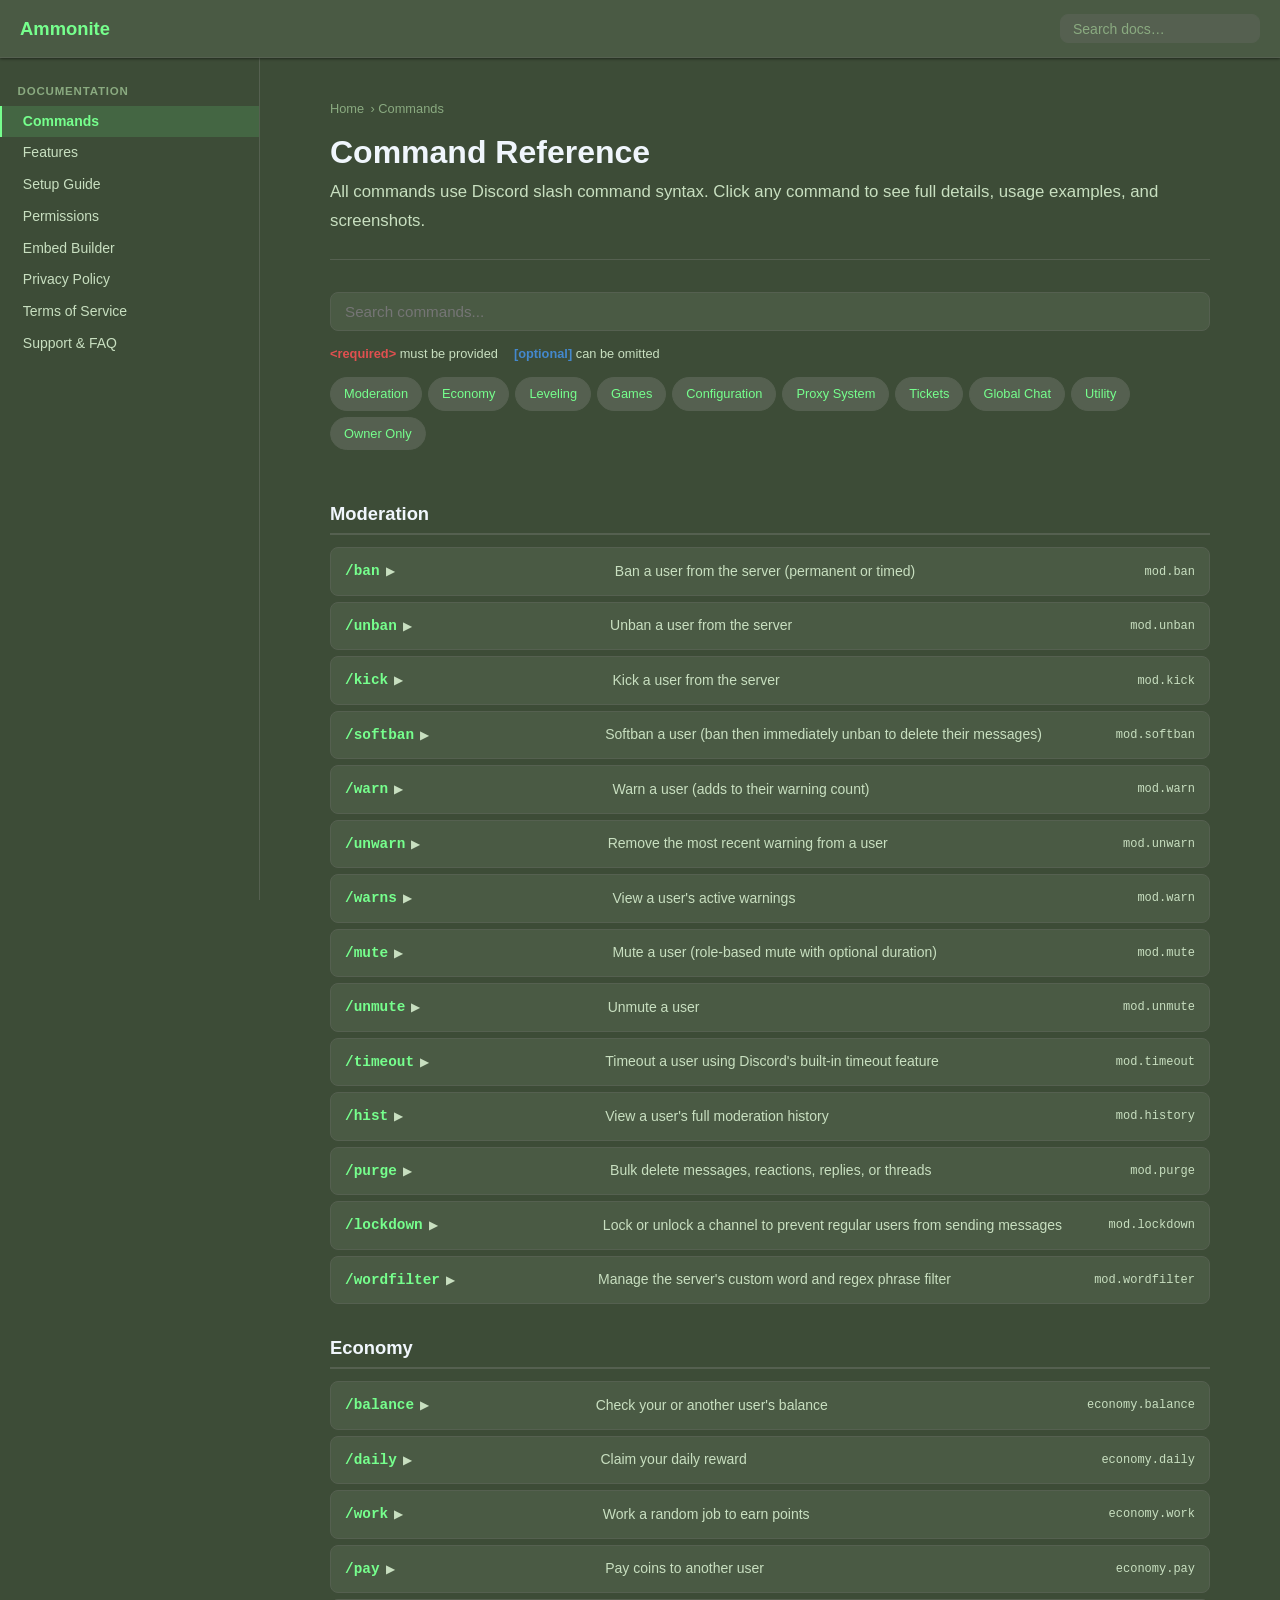
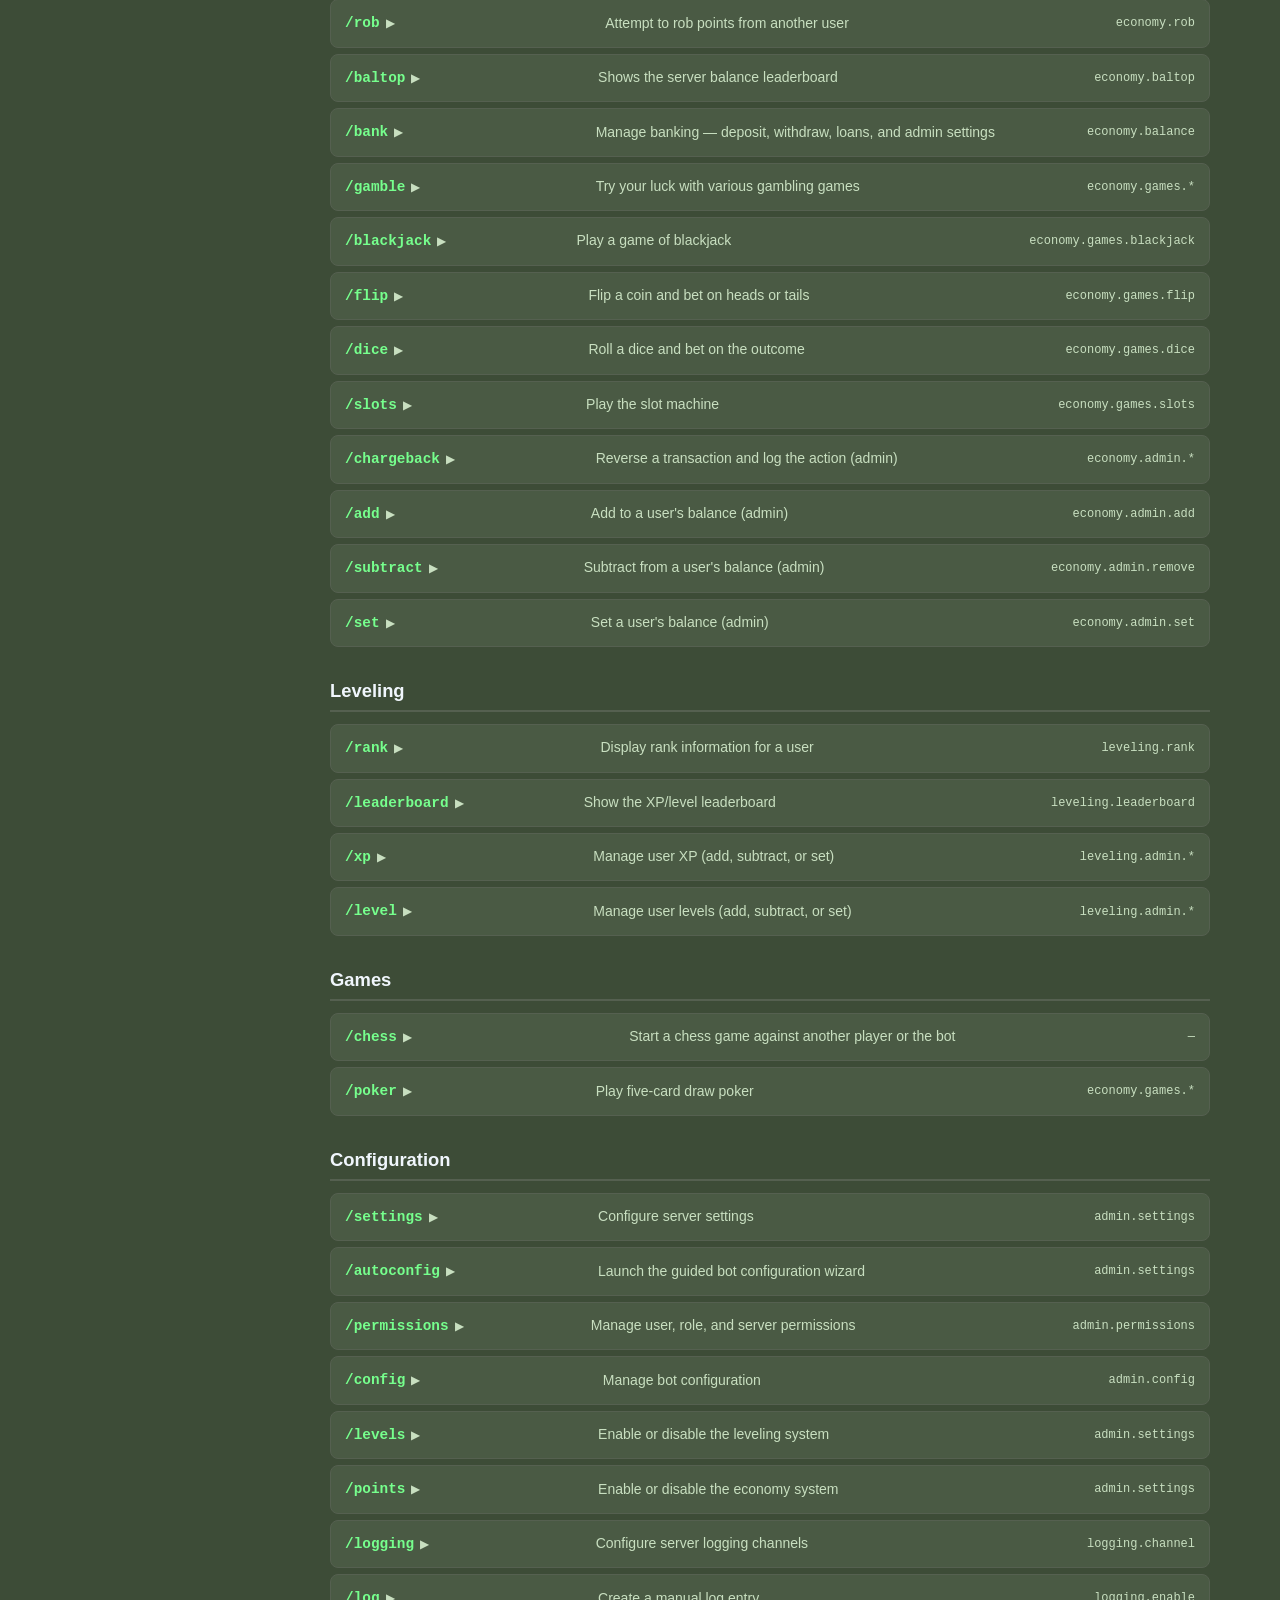
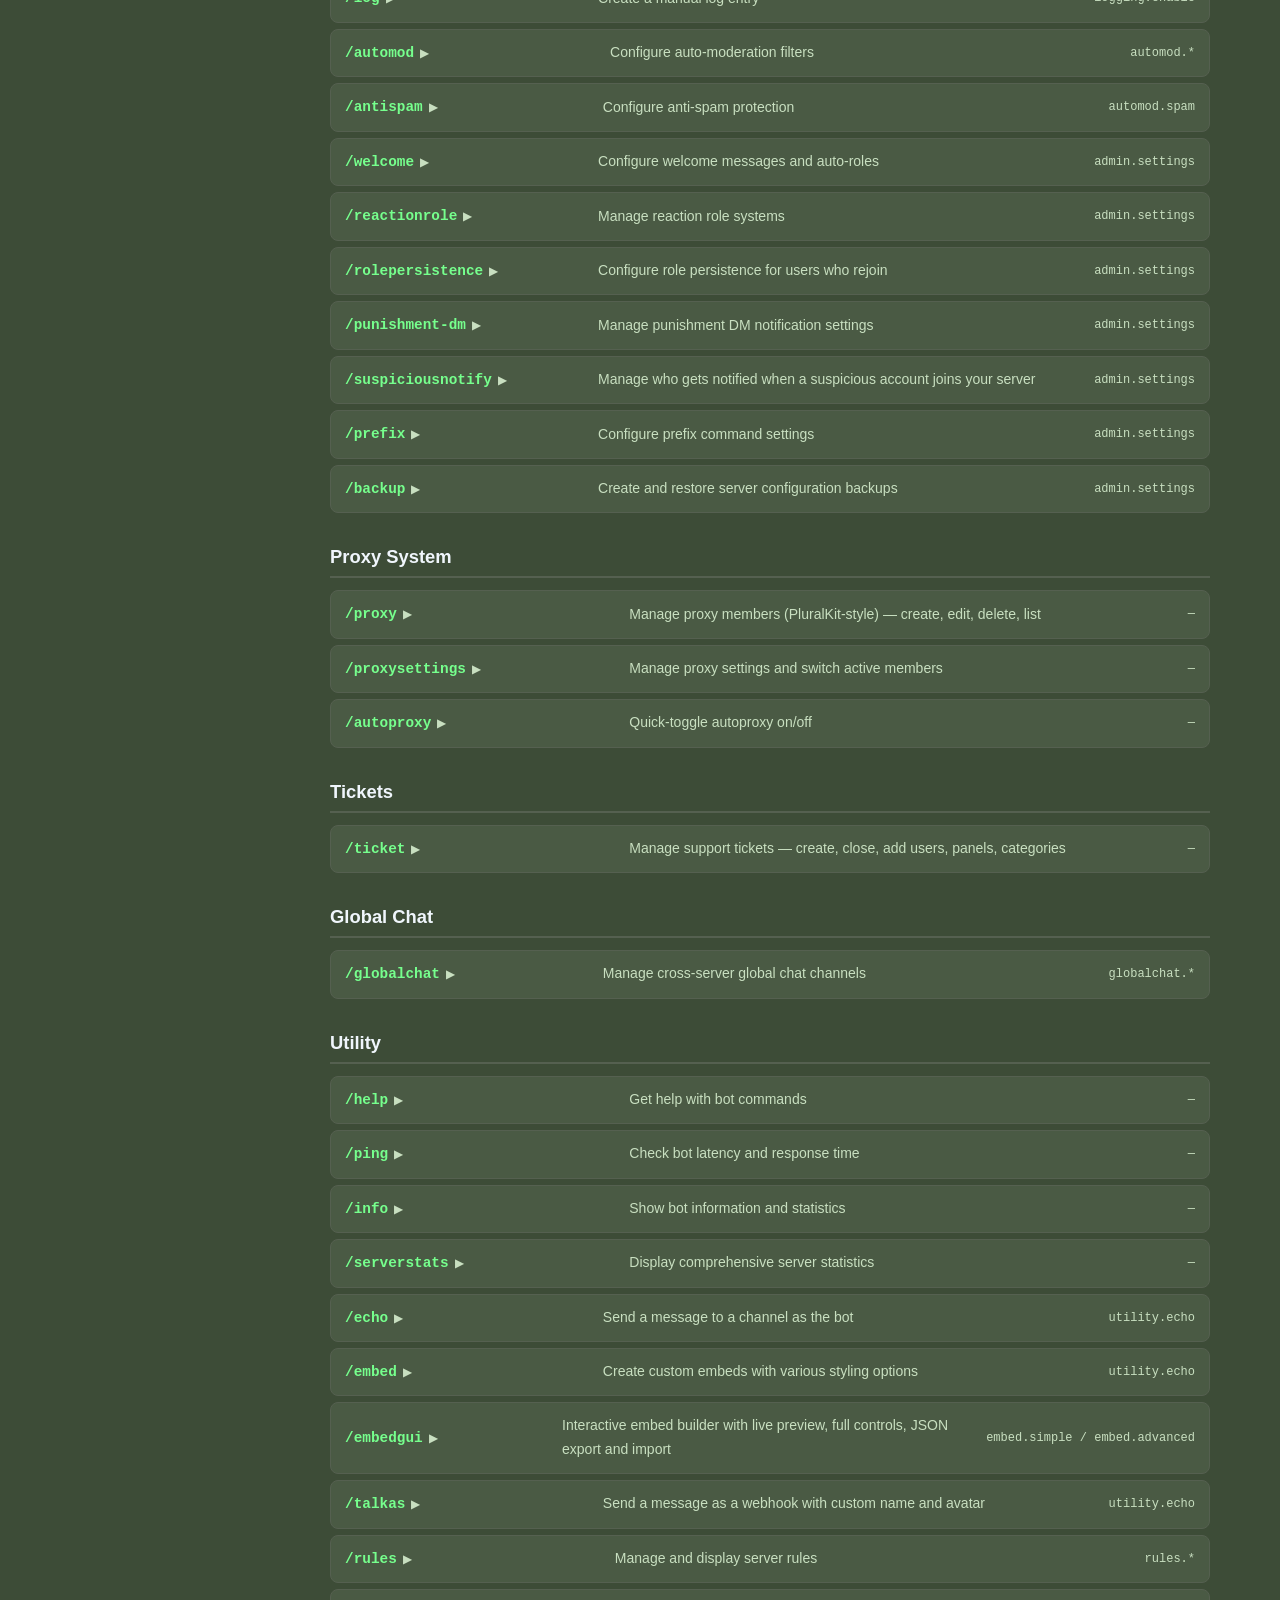
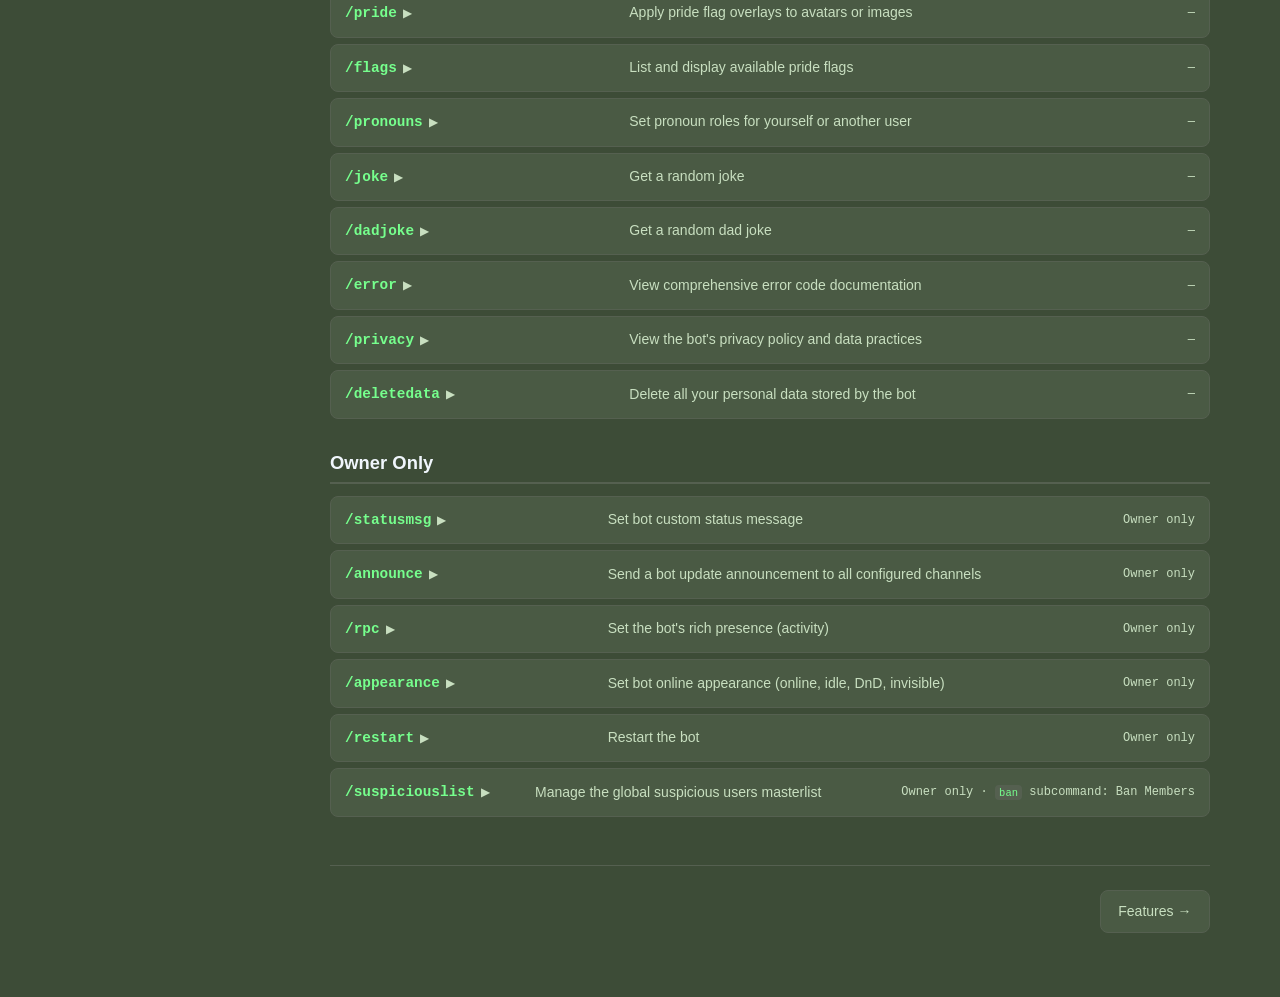
==== commit 0f812cc5: "commands.html: added /wordfilter, updated /echo, /prefix, /welcome, added /embedgui. features.html: " ====
--- a/site/commands.html
+++ b/site/commands.html
@@ -480,6 +480,39 @@
                 </ul>
             </div>
         </div>
+
+        <!-- /wordfilter -->
+        <div class="cmd-row" data-cmd="wordfilter">
+            <div class="cmd-summary" onclick="toggleCmd(this)">
+                <span class="cmd-name">/wordfilter<span class="cmd-expand-icon">&#9654;</span></span>
+                <span class="cmd-desc">Manage the server's custom word and regex phrase filter</span>
+                <span class="cmd-perm">mod.wordfilter</span>
+            </div>
+            <div class="cmd-detail">
+                <h4>Subcommands</h4>
+                <table class="param-table">
+                    <tr><th>Subcommand</th><th>Description</th></tr>
+                    <tr><td><code>add &lt;pattern&gt;</code></td><td>Add a plain word or regex pattern to the filter (max 100 patterns)</td></tr>
+                    <tr><td><code>remove &lt;pattern&gt;</code></td><td>Remove a pattern by exact text</td></tr>
+                    <tr><td><code>removeat &lt;index&gt;</code></td><td>Remove a pattern by its 1-based list index</td></tr>
+                    <tr><td><code>list</code></td><td>Show all current filter patterns, status, and action</td></tr>
+                    <tr><td><code>clear</code></td><td>Remove all patterns</td></tr>
+                    <tr><td><code>enable</code></td><td>Enable the word filter</td></tr>
+                    <tr><td><code>disable</code></td><td>Disable the word filter</td></tr>
+                    <tr><td><code>action &lt;delete|warn|delete+warn&gt;</code></td><td>Set what happens when a message matches</td></tr>
+                </table>
+                <h4>Notes</h4>
+                <ul>
+                    <li>Patterns are matched as <strong>regex</strong> — plain words like <code>badword</code> work too (they're valid regex)</li>
+                    <li>Members with the <code>automod.wordfilter.bypass</code> permission are exempt</li>
+                    <li>Action <code>delete+warn</code> removes the message <em>and</em> issues an automatic warn logged to the moderation log channel</li>
+                </ul>
+                <h4>Examples</h4>
+                <div class="example-block"><code>/wordfilter add badword</code></div>
+                <div class="example-block"><code>/wordfilter add \b(bad|terrible)\s+word\b</code> — regex pattern</div>
+                <div class="example-block"><code>/wordfilter action delete+warn</code></div>
+            </div>
+        </div>
     </div>
 
     <!-- ============================================================ -->
@@ -1020,8 +1053,10 @@
                 <div class="example-block"><code>/welcome action:message text:Welcome {user} to {server}!</code></div>
                 <h4>Details</h4>
                 <ul>
-                    <li>Actions: <code>view</code>, <code>message</code>, <code>embed-color</code>, <code>auto-role</code>, <code>enable</code>, <code>test</code></li>
-                    <li>Variables: <code>{user}</code>, <code>{server}</code>, <code>{membercount}</code>, etc.</li>
+                    <li>Actions: <code>message</code>, <code>color</code>, <code>channel</code>, <code>auto-role</code>, <code>enable</code>, <code>dm-enable</code>, <code>dm-message</code>, <code>test</code>, <code>dm-test</code></li>
+                    <li>Variables: <code>{user}</code>, <code>{username}</code>, <code>{server}</code>, <code>{membercount}</code></li>
+                    <li><strong>Multiple auto-roles</strong> are supported — use <code>action:auto-role role:@Role</code> multiple times to add up to 10 roles. Add <code>remove:true</code> to remove a role. Omit <code>role</code> to clear all.</li>
+                    <li>Run <code>/welcome</code> with no arguments to open the interactive GUI panel.</li>
                 </ul>
             </div>
         </div>
@@ -1116,6 +1151,7 @@
                 <h4>Details</h4>
                 <ul>
                     <li>Prefix commands are separate from slash commands and are disabled by default.</li>
+                    <li>Prefixes can be 1–16 characters long (no spaces, no <code>/</code>).</li>
                     <li>If all prefixes are removed, prefix commands are automatically disabled.</li>
                     <li>Re-enabling with no prefixes configured will reset to <code>!</code>.</li>
                 </ul>
@@ -1349,9 +1385,17 @@
             </div>
             <div class="cmd-detail">
                 <h4>Syntax</h4>
-                <div class="syntax-block">/echo <span class="required">&lt;message&gt;</span> <span class="optional">[channel]</span></div>
-                <h4>Examples</h4>
-                <div class="example-block"><code>/echo Hello World #general</code></div>
+                <div class="syntax-block">/echo <span class="required">&lt;message&gt;</span> <span class="optional">[channel]</span> <span class="optional">[embed]</span></div>
+                <h4>Parameters</h4>
+                <table class="param-table">
+                    <tr><th>Name</th><th>Type</th><th>Required</th><th>Description</th></tr>
+                    <tr><td><code>message</code></td><td>String</td><td><span class="param-required">Yes</span></td><td>The text to send (max 2000 chars)</td></tr>
+                    <tr><td><code>channel</code></td><td>Channel</td><td><span class="param-optional">No</span></td><td>Target channel (defaults to current)</td></tr>
+                    <tr><td><code>embed</code></td><td>Boolean</td><td><span class="param-optional">No</span></td><td>Send as an embed instead of plain text</td></tr>
+                </table>
+                <h4>Examples</h4>
+                <div class="example-block"><code>/echo Hello World</code></div>
+                <div class="example-block"><code>/echo Welcome to the server! embed:true</code></div>
             </div>
         </div>
 
@@ -1366,6 +1410,31 @@
                 <div class="syntax-block">/embed <span class="required">&lt;type&gt;</span> <span class="required">&lt;title&gt;</span> <span class="required">&lt;description&gt;</span> <span class="optional">[color]</span></div>
                 <h4>Examples</h4>
                 <div class="example-block"><code>/embed type:simple title:Welcome description:Hello everyone! color:#ff0000</code></div>
+            </div>
+        </div>
+
+        <div class="cmd-row" data-cmd="embedgui">
+            <div class="cmd-summary" onclick="toggleCmd(this)">
+                <span class="cmd-name">/embedgui<span class="cmd-expand-icon">&#9654;</span></span>
+                <span class="cmd-desc">Interactive embed builder with live preview, full controls, JSON export and import</span>
+                <span class="cmd-perm">embed.simple / embed.advanced</span>
+            </div>
+            <div class="cmd-detail">
+                <h4>Parameters</h4>
+                <table class="param-table">
+                    <tr><th>Name</th><th>Type</th><th>Required</th><th>Description</th></tr>
+                    <tr><td><code>channel</code></td><td>Channel</td><td><span class="param-optional">No</span></td><td>Channel to send the embed to (default: current)</td></tr>
+                </table>
+                <h4>Controls</h4>
+                <ul>
+                    <li>Button-driven interface with a live preview embed</li>
+                    <li>Set title, description, color, author, footer, image, thumbnail, fields, and buttons</li>
+                    <li><strong>Export JSON</strong> — export embed as JSON compatible with <code>/embed json:</code></li>
+                    <li><strong>Import JSON</strong> — paste embed JSON to load it into the builder</li>
+                </ul>
+                <h4>Examples</h4>
+                <div class="example-block"><code>/embedgui</code></div>
+                <div class="example-block"><code>/embedgui channel:#announcements</code></div>
             </div>
         </div>
 
